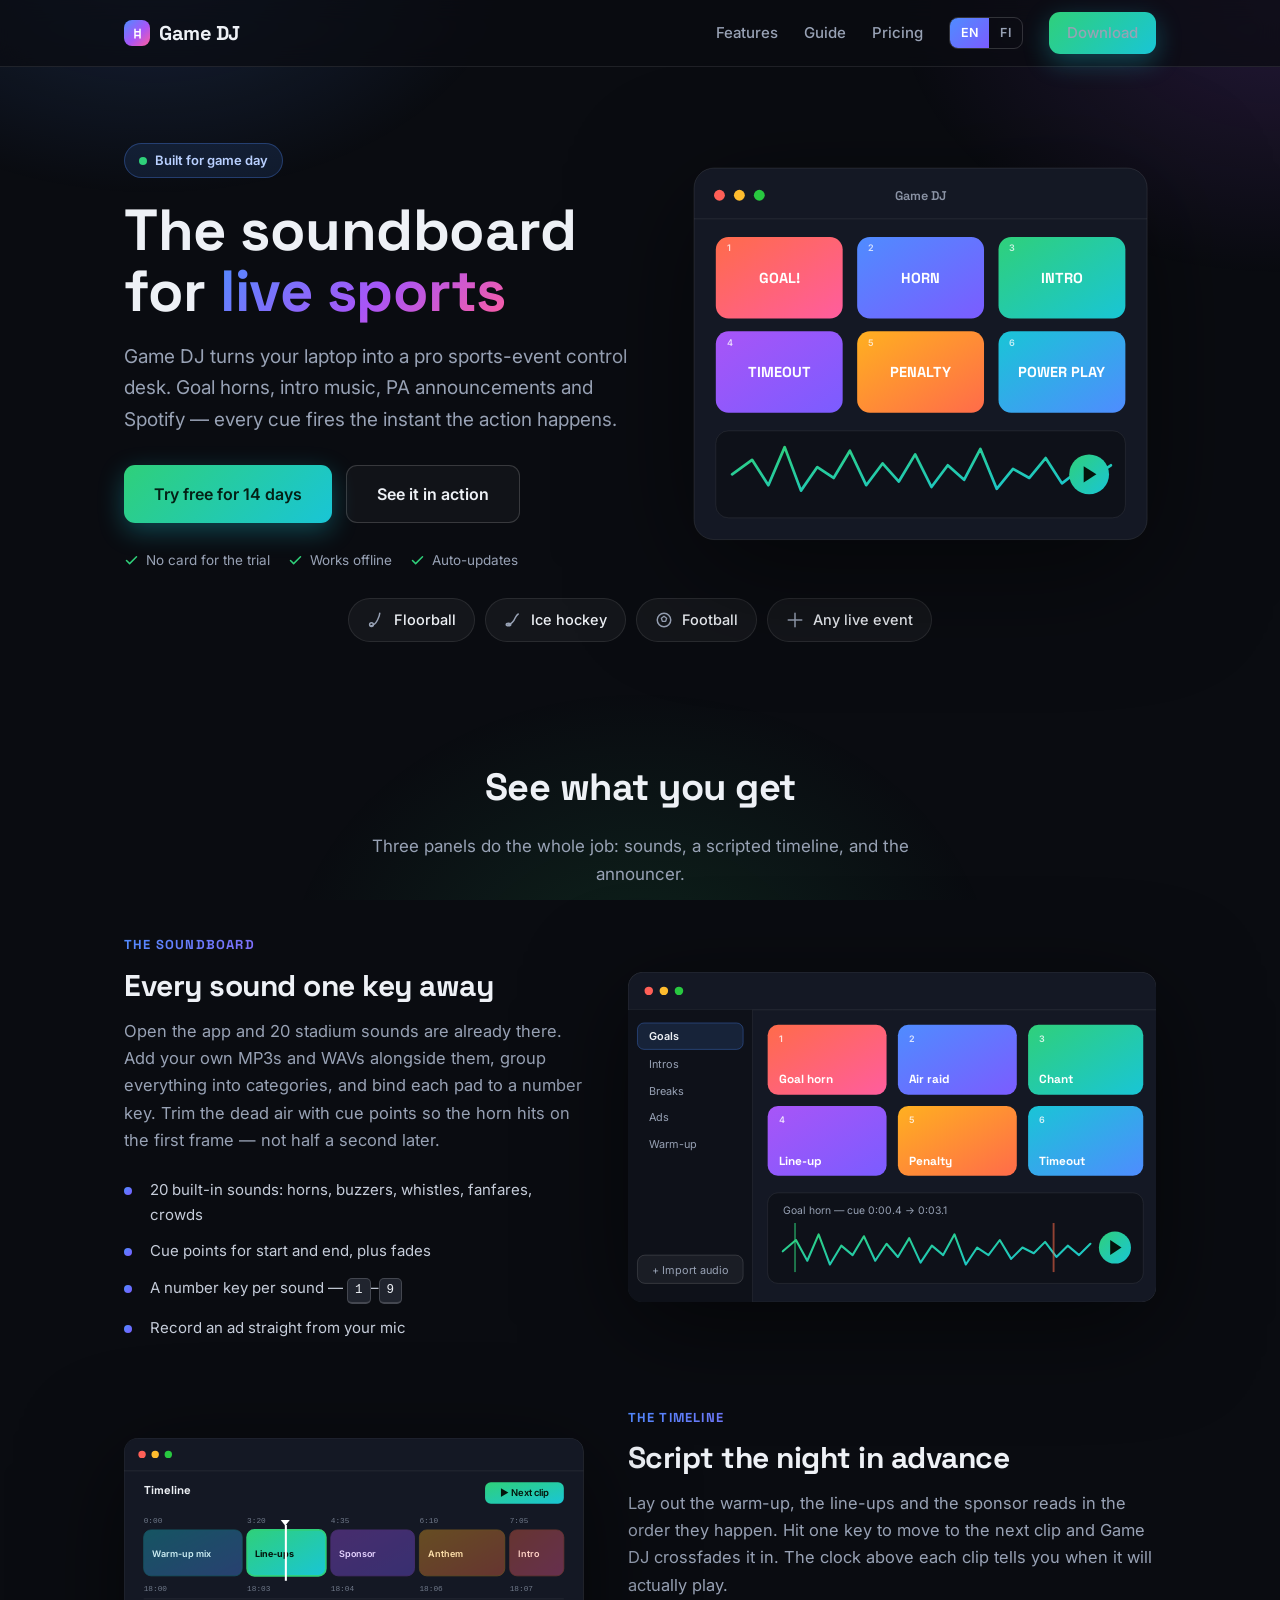
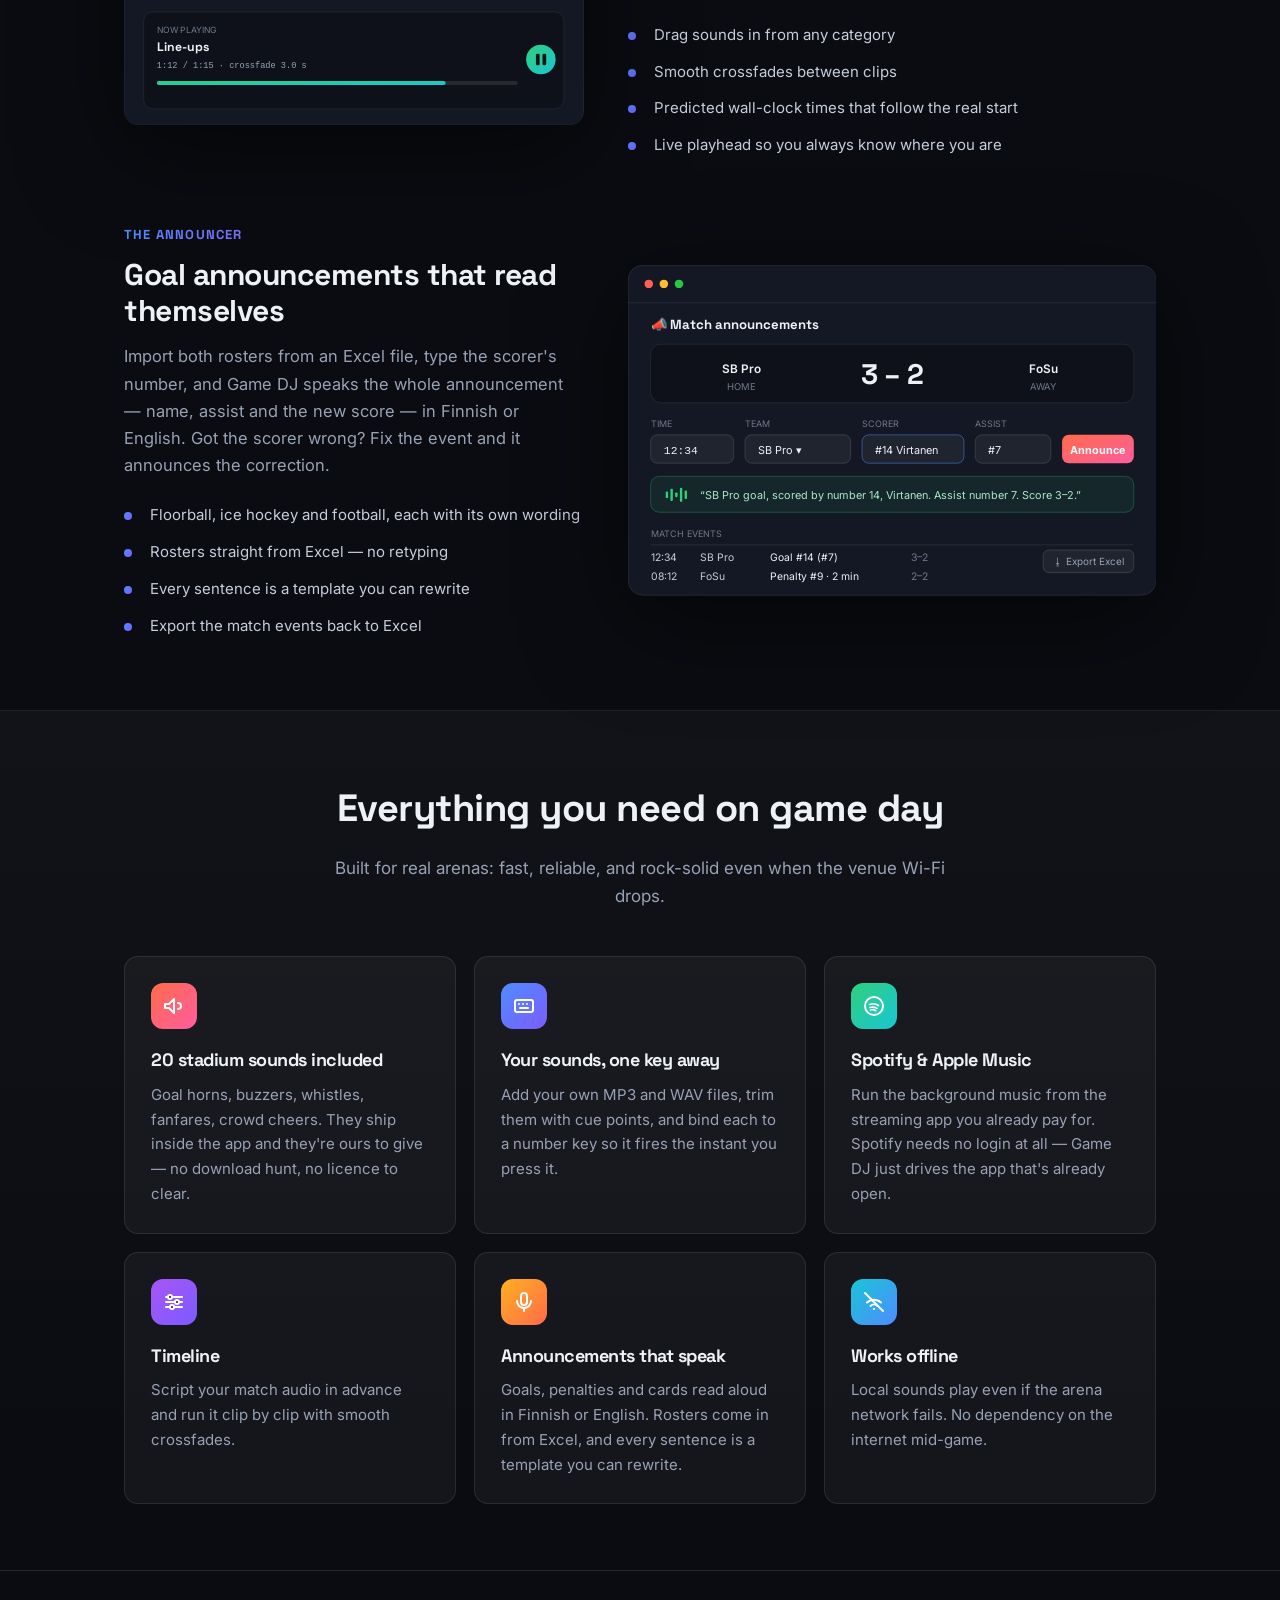
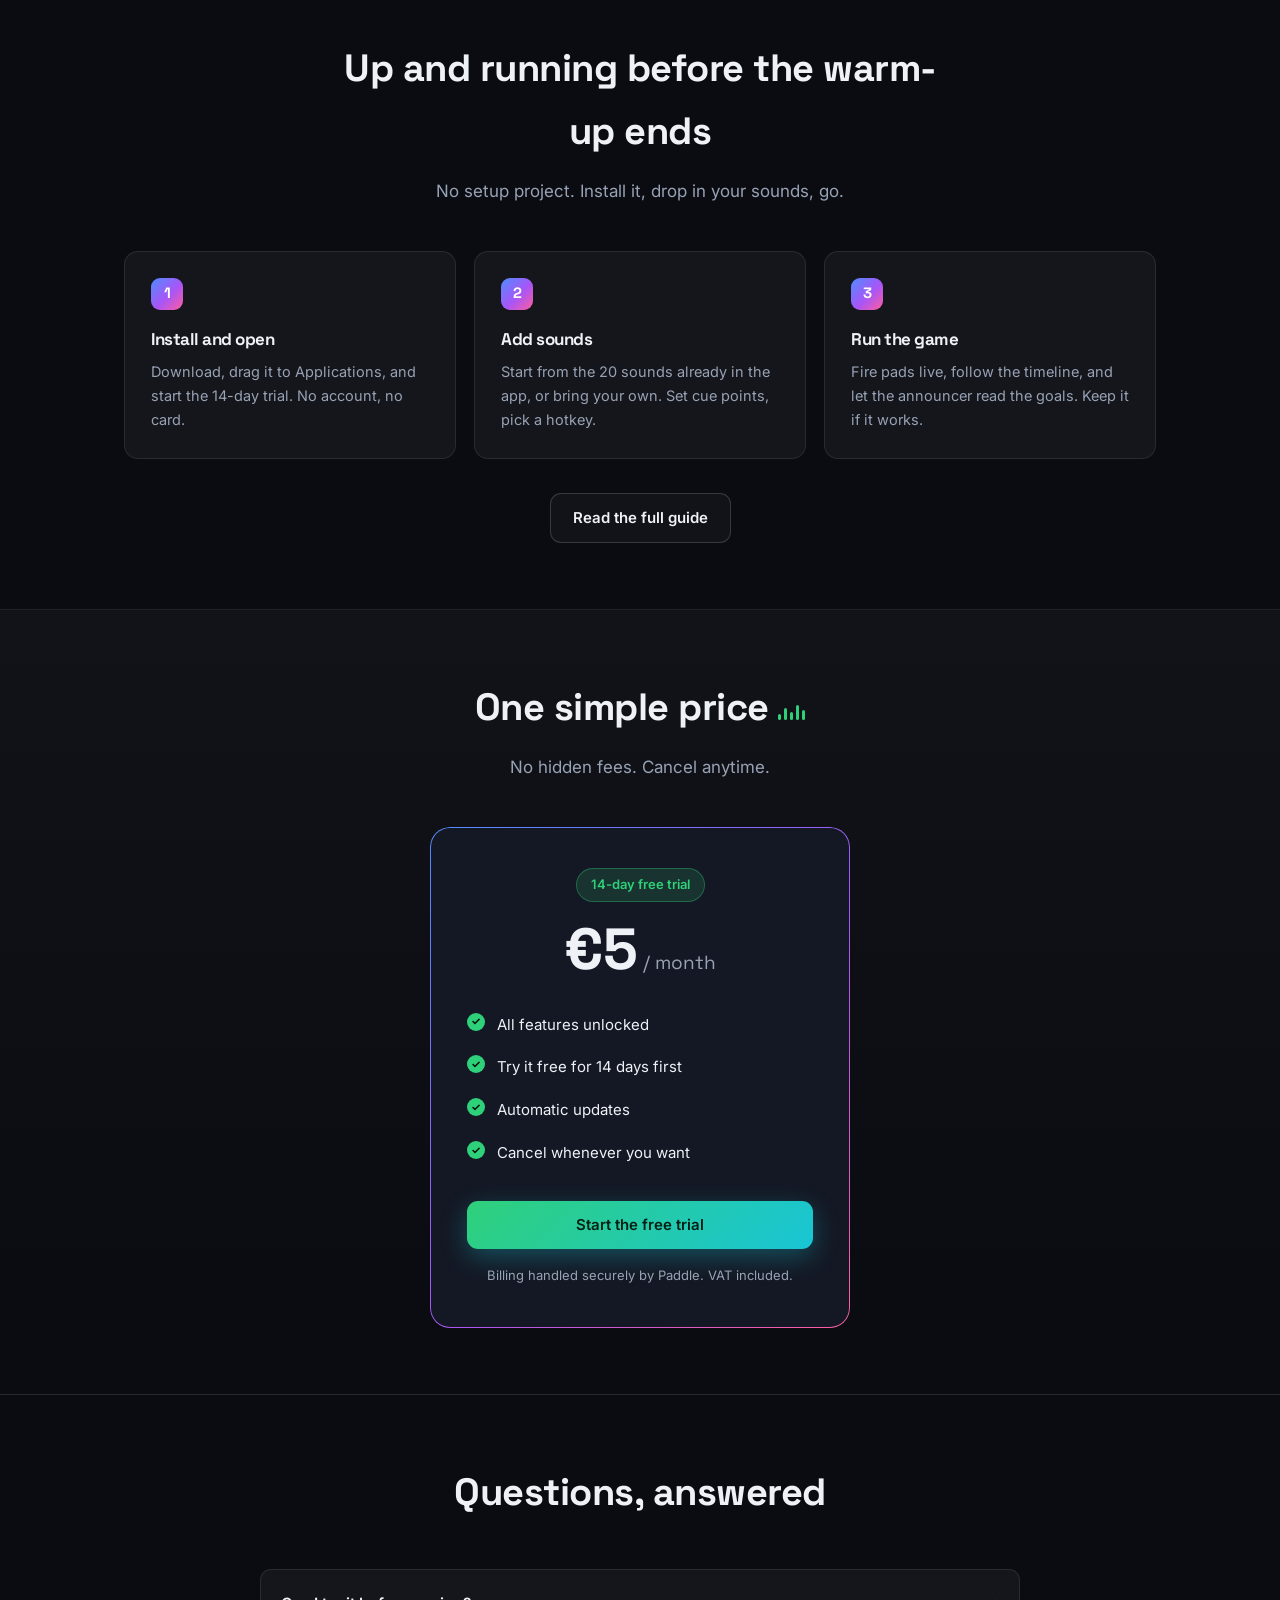
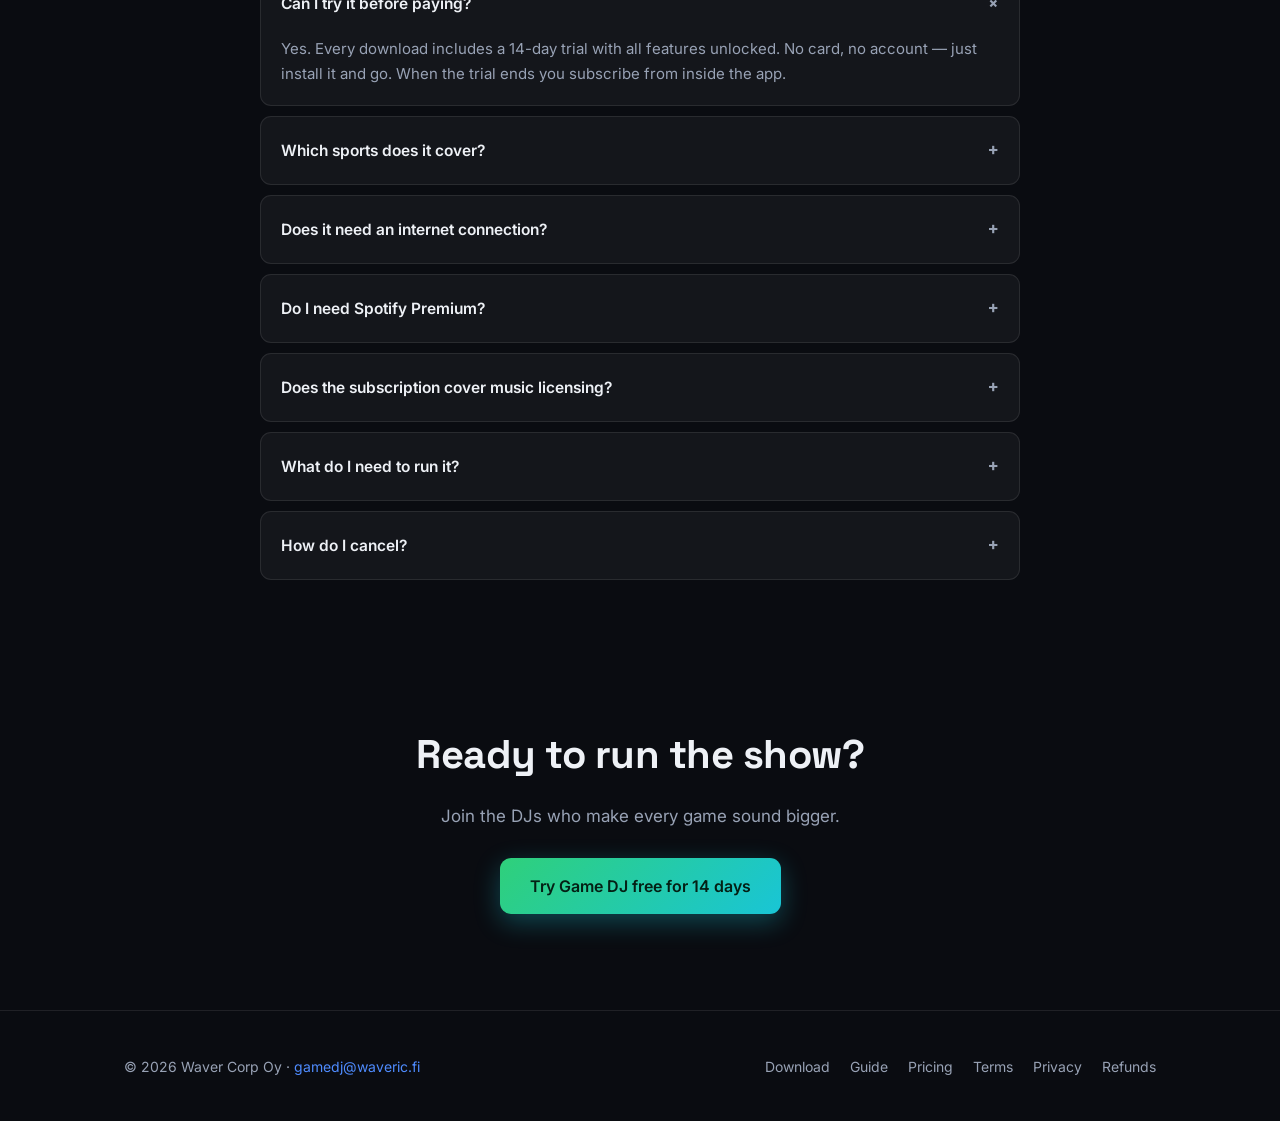
==== index.html @ c73ceaa9 "Finnish/English site, guide, downloads, richer landing page Language: English at the root, Finnish m" ====
<!DOCTYPE html>
<html lang="en">
<head>
<meta charset="UTF-8">
<meta name="viewport" content="width=device-width, initial-scale=1.0">
<title>Game DJ — The soundboard for live sports events</title>
<meta name="description" content="Game DJ is a desktop app for sports event DJs: local audio, Spotify, cue points, hotkeys, timelines and automated announcements — trigger every sound in a heartbeat. Free 14-day trial.">
<link rel="canonical" href="https://gamedj.net/index.html">
<link rel="alternate" hreflang="en" href="https://gamedj.net/index.html">
<link rel="alternate" hreflang="fi" href="https://gamedj.net/fi/index.html">
<link rel="alternate" hreflang="x-default" href="https://gamedj.net/index.html">
<script src="lang.js"></script>
<link rel="preconnect" href="https://fonts.googleapis.com">
<link rel="preconnect" href="https://fonts.gstatic.com" crossorigin>
<link href="https://fonts.googleapis.com/css2?family=Inter:wght@400;500;600&family=Space+Grotesk:wght@500;600;700&display=swap" rel="stylesheet">
<link rel="stylesheet" href="styles.css">
</head>
<body>

<header class="nav">
  <div class="wrap nav-inner">
    <a href="index.html" class="logo">
      <span class="dot"><svg viewBox="0 0 24 24" fill="none"><path d="M8 5v14M16 5v14M8 9h8M8 15h8" stroke="#fff" stroke-width="2.4" stroke-linecap="round"/></svg></span>
      Game DJ
    </a>
    <nav class="nav-links">
      <a href="index.html#tour" class="hide-sm">Features</a>
      <a href="docs.html" class="hide-sm">Guide</a>
      <a href="pricing.html">Pricing</a>
      <span class="lang-switch"><a data-lang="en" href="/index.html">EN</a><a data-lang="fi" href="/fi/index.html">FI</a></span>
      <a href="download.html" class="btn btn-primary" style="padding:9px 18px;">Download</a>
    </nav>
  </div>
</header>

<main>
  <section class="hero">
    <div class="wrap hero-grid">
      <div>
        <span class="badge-pill"><span class="pulse"></span> Built for game day</span>
        <h1>The soundboard for <span class="gradient-text">live sports</span></h1>
        <p class="lead">Game DJ turns your laptop into a pro sports-event control desk. Goal horns, intro music, PA announcements and Spotify — every cue fires the instant the action happens.</p>
        <div class="cta-row">
          <a href="download.html" class="btn btn-primary btn-lg">Try free for 14 days</a>
          <a href="index.html#tour" class="btn btn-lg">See it in action</a>
        </div>
        <div class="trust-row">
          <span><svg viewBox="0 0 24 24" fill="none"><path d="M20 6L9 17l-5-5" stroke="currentColor" stroke-width="2.4" stroke-linecap="round" stroke-linejoin="round"/></svg> No card for the trial</span>
          <span><svg viewBox="0 0 24 24" fill="none"><path d="M20 6L9 17l-5-5" stroke="currentColor" stroke-width="2.4" stroke-linecap="round" stroke-linejoin="round"/></svg> Works offline</span>
          <span><svg viewBox="0 0 24 24" fill="none"><path d="M20 6L9 17l-5-5" stroke="currentColor" stroke-width="2.4" stroke-linecap="round" stroke-linejoin="round"/></svg> Auto-updates</span>
        </div>
      </div>

      <div class="board-wrap">
        <svg viewBox="0 0 520 430" xmlns="http://www.w3.org/2000/svg" role="img" aria-label="Game DJ soundboard with pads for goal, horn, intro, timeout, penalty and power play">
          <defs>
            <linearGradient id="pBlue" x1="0" y1="0" x2="1" y2="1"><stop offset="0" stop-color="#4f8cff"/><stop offset="1" stop-color="#7b5cff"/></linearGradient>
            <linearGradient id="pGreen" x1="0" y1="0" x2="1" y2="1"><stop offset="0" stop-color="#2fd07a"/><stop offset="1" stop-color="#19c5d6"/></linearGradient>
            <linearGradient id="pCoral" x1="0" y1="0" x2="1" y2="1"><stop offset="0" stop-color="#ff6b4a"/><stop offset="1" stop-color="#ff5d9e"/></linearGradient>
            <linearGradient id="pPurple" x1="0" y1="0" x2="1" y2="1"><stop offset="0" stop-color="#a855f7"/><stop offset="1" stop-color="#7b5cff"/></linearGradient>
            <linearGradient id="pAmber" x1="0" y1="0" x2="1" y2="1"><stop offset="0" stop-color="#ffb020"/><stop offset="1" stop-color="#ff6b4a"/></linearGradient>
            <linearGradient id="pTeal" x1="0" y1="0" x2="1" y2="1"><stop offset="0" stop-color="#19c5d6"/><stop offset="1" stop-color="#4f8cff"/></linearGradient>
          </defs>
          <rect x="10" y="10" width="500" height="410" rx="22" fill="#141824" stroke="rgba(255,255,255,0.1)"/>
          <circle cx="38" cy="40" r="6" fill="#ff5f57"/><circle cx="60" cy="40" r="6" fill="#febc2e"/><circle cx="82" cy="40" r="6" fill="#28c840"/>
          <text x="260" y="45" text-anchor="middle" fill="#8b93a5" font-family="Space Grotesk, sans-serif" font-size="14" font-weight="600">Game DJ</text>
          <line x1="10" y1="66" x2="510" y2="66" stroke="rgba(255,255,255,0.08)"/>

          <g font-family="Space Grotesk, sans-serif" font-weight="700" font-size="16" fill="#ffffff" text-anchor="middle">
            <rect x="34" y="86" width="140" height="90" rx="14" fill="url(#pCoral)"/><text x="104" y="137">GOAL!</text>
            <rect x="190" y="86" width="140" height="90" rx="14" fill="url(#pBlue)"/><text x="260" y="137">HORN</text>
            <rect x="346" y="86" width="140" height="90" rx="14" fill="url(#pGreen)"/><text x="416" y="137">INTRO</text>
            <rect x="34" y="190" width="140" height="90" rx="14" fill="url(#pPurple)"/><text x="104" y="241">TIMEOUT</text>
            <rect x="190" y="190" width="140" height="90" rx="14" fill="url(#pAmber)"/><text x="260" y="241">PENALTY</text>
            <rect x="346" y="190" width="140" height="90" rx="14" fill="url(#pTeal)"/><text x="416" y="241">POWER PLAY</text>
          </g>
          <g font-family="Inter, sans-serif" font-size="10" font-weight="600" fill="rgba(255,255,255,0.75)">
            <text x="46" y="102">1</text><text x="202" y="102">2</text><text x="358" y="102">3</text>
            <text x="46" y="206">4</text><text x="202" y="206">5</text><text x="358" y="206">6</text>
          </g>

          <rect x="34" y="300" width="452" height="96" rx="14" fill="#0e1119" stroke="rgba(255,255,255,0.08)"/>
          <polyline points="52,348 74,332 92,360 110,318 128,366 146,340 164,352 182,322 200,360 218,336 236,356 254,326 272,362 290,338 308,354 326,320 344,364 362,342 380,352 398,330 416,358 434,344 452,350 470,338"
            fill="none" stroke="url(#pGreen)" stroke-width="3" stroke-linecap="round" stroke-linejoin="round"/>
          <circle cx="446" cy="348" r="22" fill="url(#pGreen)"/>
          <path d="M440 339l14 9-14 9z" fill="#04140b"/>
        </svg>
      </div>
    </div>

    <div class="wrap">
      <div class="sports-strip">
        <span class="sport-chip"><svg viewBox="0 0 24 24" fill="none"><path d="M5 20c4-1 7-4 9-8s3-7 3-9" stroke="currentColor" stroke-width="2" stroke-linecap="round"/><circle cx="6" cy="18" r="2.5" stroke="currentColor" stroke-width="2"/></svg> Floorball</span>
        <span class="sport-chip"><svg viewBox="0 0 24 24" fill="none"><path d="M4 19c5-1 9-5 11-10 1-2 2-4 4-5" stroke="currentColor" stroke-width="2" stroke-linecap="round"/><ellipse cx="6" cy="18" rx="3" ry="1.8" stroke="currentColor" stroke-width="2"/></svg> Ice hockey</span>
        <span class="sport-chip"><svg viewBox="0 0 24 24" fill="none"><circle cx="12" cy="12" r="9" stroke="currentColor" stroke-width="2"/><path d="M12 7l3.5 2.6-1.3 4.2h-4.4L8.5 9.6z" stroke="currentColor" stroke-width="1.8" stroke-linejoin="round"/></svg> Football</span>
        <span class="sport-chip"><svg viewBox="0 0 24 24" fill="none"><path d="M12 3v18M3 12h18" stroke="currentColor" stroke-width="2" stroke-linecap="round"/></svg> Any live event</span>
      </div>
    </div>
  </section>

  <section id="tour">
    <div class="wrap">
      <div class="section-head">
        <h2>See what you get</h2>
        <p>Three panels do the whole job: sounds, a scripted timeline, and the announcer.</p>
      </div>

      <div class="shots">
        <div class="shot">
          <div class="shot-text">
            <div class="shot-eyebrow gradient-text">The soundboard</div>
            <h3>Every sound one key away</h3>
            <p>Open the app and 20 stadium sounds are already there. Add your own MP3s and WAVs alongside them, group everything into categories, and bind each pad to a number key. Trim the dead air with cue points so the horn hits on the first frame — not half a second later.</p>
            <ul>
              <li>20 built-in sounds: horns, buzzers, whistles, fanfares, crowds</li>
              <li>Cue points for start and end, plus fades</li>
              <li>A number key per sound — <span class="kbd">1</span>–<span class="kbd">9</span></li>
              <li>Record an ad straight from your mic</li>
            </ul>
          </div>
          <div class="shot-img">
            <svg viewBox="0 0 560 350" xmlns="http://www.w3.org/2000/svg" role="img" aria-label="The Game DJ soundboard: categories on the left, colour-coded sound pads with hotkeys on the right">
              <rect x="0" y="0" width="560" height="350" rx="16" fill="#141824" stroke="rgba(255,255,255,0.1)"/>
              <circle cx="22" cy="20" r="4.5" fill="#ff5f57"/><circle cx="38" cy="20" r="4.5" fill="#febc2e"/><circle cx="54" cy="20" r="4.5" fill="#28c840"/>
              <line x1="0" y1="40" x2="560" y2="40" stroke="rgba(255,255,255,0.08)"/>
              <!-- sidebar -->
              <rect x="0" y="40" width="132" height="310" fill="#0e1119"/>
              <line x1="132" y1="40" x2="132" y2="350" stroke="rgba(255,255,255,0.08)"/>
              <g font-family="Inter, sans-serif" font-size="11.5" fill="#98a2b5">
                <rect x="10" y="54" width="112" height="28" rx="7" fill="rgba(79,140,255,0.14)" stroke="rgba(79,140,255,0.35)"/>
                <text x="22" y="72" fill="#eef1f6" font-weight="600">Goals</text>
                <text x="22" y="102">Intros</text>
                <text x="22" y="130">Breaks</text>
                <text x="22" y="158">Ads</text>
                <text x="22" y="186">Warm-up</text>
              </g>
              <rect x="10" y="300" width="112" height="30" rx="8" fill="rgba(255,255,255,0.05)" stroke="rgba(255,255,255,0.14)"/>
              <text x="66" y="320" text-anchor="middle" font-family="Inter, sans-serif" font-size="11.5" fill="#98a2b5">+ Import audio</text>
              <!-- pads -->
              <g font-family="Space Grotesk, sans-serif" font-weight="700" font-size="12.5" fill="#fff">
                <rect x="148" y="56" width="126" height="74" rx="11" fill="url(#pCoral)"/><text x="160" y="118">Goal horn</text>
                <rect x="286" y="56" width="126" height="74" rx="11" fill="url(#pBlue)"/><text x="298" y="118">Air raid</text>
                <rect x="424" y="56" width="122" height="74" rx="11" fill="url(#pGreen)"/><text x="436" y="118">Chant</text>
                <rect x="148" y="142" width="126" height="74" rx="11" fill="url(#pPurple)"/><text x="160" y="204">Line-up</text>
                <rect x="286" y="142" width="126" height="74" rx="11" fill="url(#pAmber)"/><text x="298" y="204">Penalty</text>
                <rect x="424" y="142" width="122" height="74" rx="11" fill="url(#pTeal)"/><text x="436" y="204">Timeout</text>
              </g>
              <g font-family="Inter, sans-serif" font-size="9.5" font-weight="600" fill="rgba(255,255,255,0.8)">
                <text x="160" y="74">1</text><text x="298" y="74">2</text><text x="436" y="74">3</text>
                <text x="160" y="160">4</text><text x="298" y="160">5</text><text x="436" y="160">6</text>
              </g>
              <!-- transport -->
              <rect x="148" y="234" width="398" height="96" rx="11" fill="#0e1119" stroke="rgba(255,255,255,0.08)"/>
              <text x="164" y="256" font-family="Inter, sans-serif" font-size="11" fill="#98a2b5">Goal horn — cue 0:00.4 → 0:03.1</text>
              <polyline points="164,296 178,284 190,306 202,278 214,310 226,290 238,300 250,280 262,306 274,288 286,302 298,282 310,308 322,290 334,300 346,278 358,310 370,292 382,300 394,284 406,304 418,292 430,298 442,286 454,302 466,290 478,300 490,288"
                fill="none" stroke="url(#pGreen)" stroke-width="2.2" stroke-linecap="round" stroke-linejoin="round"/>
              <rect x="176" y="266" width="2" height="52" fill="#2fd07a" opacity="0.55"/>
              <rect x="450" y="266" width="2" height="52" fill="#ff6b4a" opacity="0.55"/>
              <circle cx="516" cy="292" r="17" fill="url(#pGreen)"/>
              <path d="M511 284l12 8-12 8z" fill="#04140b"/>
            </svg>
          </div>
        </div>

        <div class="shot">
          <div class="shot-text">
            <div class="shot-eyebrow gradient-text">The timeline</div>
            <h3>Script the night in advance</h3>
            <p>Lay out the warm-up, the line-ups and the sponsor reads in the order they happen. Hit one key to move to the next clip and Game DJ crossfades it in. The clock above each clip tells you when it will actually play.</p>
            <ul>
              <li>Drag sounds in from any category</li>
              <li>Smooth crossfades between clips</li>
              <li>Predicted wall-clock times that follow the real start</li>
              <li>Live playhead so you always know where you are</li>
            </ul>
          </div>
          <div class="shot-img">
            <svg viewBox="0 0 560 350" xmlns="http://www.w3.org/2000/svg" role="img" aria-label="The Game DJ timeline: audio clips laid end to end with predicted clock times and a live playhead">
              <rect x="0" y="0" width="560" height="350" rx="16" fill="#141824" stroke="rgba(255,255,255,0.1)"/>
              <circle cx="22" cy="20" r="4.5" fill="#ff5f57"/><circle cx="38" cy="20" r="4.5" fill="#febc2e"/><circle cx="54" cy="20" r="4.5" fill="#28c840"/>
              <line x1="0" y1="40" x2="560" y2="40" stroke="rgba(255,255,255,0.08)"/>
              <text x="24" y="68" font-family="Space Grotesk, sans-serif" font-size="14" font-weight="700" fill="#eef1f6">Timeline</text>
              <rect x="440" y="54" width="96" height="26" rx="7" fill="url(#pGreen)"/>
              <text x="488" y="71" text-anchor="middle" font-family="Inter, sans-serif" font-size="11.5" font-weight="600" fill="#04140b">▶ Next clip</text>

              <!-- relative times -->
              <g font-family="ui-monospace, Menlo, monospace" font-size="9.5" fill="#6f7889">
                <text x="24" y="104">0:00</text><text x="150" y="104">3:20</text><text x="252" y="104">4:35</text><text x="360" y="104">6:10</text><text x="470" y="104">7:05</text>
              </g>
              <!-- clips -->
              <rect x="24" y="112" width="120" height="56" rx="9" fill="url(#pTeal)" opacity="0.35" stroke="#19c5d6"/>
              <text x="34" y="145" font-family="Inter, sans-serif" font-size="11" font-weight="600" fill="#cdeef3">Warm-up mix</text>
              <rect x="150" y="112" width="96" height="56" rx="9" fill="url(#pGreen)" stroke="#2fd07a" stroke-width="2"/>
              <text x="160" y="145" font-family="Inter, sans-serif" font-size="11" font-weight="700" fill="#04140b">Line-ups</text>
              <rect x="252" y="112" width="102" height="56" rx="9" fill="url(#pPurple)" opacity="0.35" stroke="#a855f7"/>
              <text x="262" y="145" font-family="Inter, sans-serif" font-size="11" font-weight="600" fill="#e5d3ff">Sponsor</text>
              <rect x="360" y="112" width="104" height="56" rx="9" fill="url(#pAmber)" opacity="0.35" stroke="#ffb020"/>
              <text x="370" y="145" font-family="Inter, sans-serif" font-size="11" font-weight="600" fill="#ffe1ac">Anthem</text>
              <rect x="470" y="112" width="66" height="56" rx="9" fill="url(#pCoral)" opacity="0.35" stroke="#ff6b4a"/>
              <text x="480" y="145" font-family="Inter, sans-serif" font-size="11" font-weight="600" fill="#ffd2c6">Intro</text>
              <!-- playhead -->
              <rect x="196" y="106" width="2.5" height="68" fill="#fff"/>
              <path d="M191 100h11l-5.5 7z" fill="#fff"/>
              <!-- clock row -->
              <g font-family="ui-monospace, Menlo, monospace" font-size="9.5" fill="#6f7889">
                <text x="24" y="186">18:00</text><text x="150" y="186">18:03</text><text x="252" y="186">18:04</text><text x="360" y="186">18:06</text><text x="470" y="186">18:07</text>
              </g>
              <line x1="24" y1="196" x2="536" y2="196" stroke="rgba(255,255,255,0.08)"/>

              <!-- now playing -->
              <rect x="24" y="212" width="512" height="118" rx="11" fill="#0e1119" stroke="rgba(255,255,255,0.08)"/>
              <text x="40" y="238" font-family="Inter, sans-serif" font-size="10.5" fill="#6f7889">NOW PLAYING</text>
              <text x="40" y="260" font-family="Space Grotesk, sans-serif" font-size="15" font-weight="700" fill="#eef1f6">Line-ups</text>
              <text x="40" y="280" font-family="ui-monospace, Menlo, monospace" font-size="10.5" fill="#98a2b5">1:12 / 1:15  ·  crossfade 3.0 s</text>
              <rect x="40" y="296" width="440" height="5" rx="2.5" fill="rgba(255,255,255,0.1)"/>
              <rect x="40" y="296" width="352" height="5" rx="2.5" fill="url(#pGreen)"/>
              <circle cx="508" cy="270" r="18" fill="url(#pGreen)"/>
              <rect x="502" y="263" width="4.5" height="14" rx="1.5" fill="#04140b"/>
              <rect x="510" y="263" width="4.5" height="14" rx="1.5" fill="#04140b"/>
            </svg>
          </div>
        </div>

        <div class="shot">
          <div class="shot-text">
            <div class="shot-eyebrow gradient-text">The announcer</div>
            <h3>Goal announcements that read themselves</h3>
            <p>Import both rosters from an Excel file, type the scorer's number, and Game DJ speaks the whole announcement — name, assist and the new score — in Finnish or English. Got the scorer wrong? Fix the event and it announces the correction.</p>
            <ul>
              <li>Floorball, ice hockey and football, each with its own wording</li>
              <li>Rosters straight from Excel — no retyping</li>
              <li>Every sentence is a template you can rewrite</li>
              <li>Export the match events back to Excel</li>
            </ul>
          </div>
          <div class="shot-img">
            <svg viewBox="0 0 560 350" xmlns="http://www.w3.org/2000/svg" role="img" aria-label="The Game DJ announcement panel: score, goal entry form, announce button and the event log">
              <rect x="0" y="0" width="560" height="350" rx="16" fill="#141824" stroke="rgba(255,255,255,0.1)"/>
              <circle cx="22" cy="20" r="4.5" fill="#ff5f57"/><circle cx="38" cy="20" r="4.5" fill="#febc2e"/><circle cx="54" cy="20" r="4.5" fill="#28c840"/>
              <line x1="0" y1="40" x2="560" y2="40" stroke="rgba(255,255,255,0.08)"/>
              <text x="24" y="68" font-family="Space Grotesk, sans-serif" font-size="14" font-weight="700" fill="#eef1f6">📣 Match announcements</text>

              <!-- scoreboard -->
              <rect x="24" y="84" width="512" height="62" rx="11" fill="#0e1119" stroke="rgba(255,255,255,0.08)"/>
              <text x="120" y="114" text-anchor="middle" font-family="Inter, sans-serif" font-size="12.5" font-weight="600" fill="#eef1f6">SB Pro</text>
              <text x="120" y="132" text-anchor="middle" font-family="Inter, sans-serif" font-size="10" fill="#6f7889">HOME</text>
              <text x="280" y="126" text-anchor="middle" font-family="Space Grotesk, sans-serif" font-size="30" font-weight="700" fill="#eef1f6">3 – 2</text>
              <text x="440" y="114" text-anchor="middle" font-family="Inter, sans-serif" font-size="12.5" font-weight="600" fill="#eef1f6">FoSu</text>
              <text x="440" y="132" text-anchor="middle" font-family="Inter, sans-serif" font-size="10" fill="#6f7889">AWAY</text>

              <!-- form -->
              <g font-family="Inter, sans-serif" font-size="9.5" fill="#6f7889">
                <text x="24" y="172">TIME</text><text x="124" y="172">TEAM</text><text x="248" y="172">SCORER</text><text x="368" y="172">ASSIST</text>
              </g>
              <rect x="24" y="180" width="88" height="30" rx="7" fill="#20242e" stroke="rgba(255,255,255,0.14)"/>
              <text x="38" y="200" font-family="ui-monospace, Menlo, monospace" font-size="12" fill="#eef1f6">12:34</text>
              <rect x="124" y="180" width="112" height="30" rx="7" fill="#20242e" stroke="rgba(255,255,255,0.14)"/>
              <text x="138" y="200" font-family="Inter, sans-serif" font-size="11.5" fill="#eef1f6">SB Pro ▾</text>
              <rect x="248" y="180" width="108" height="30" rx="7" fill="#20242e" stroke="rgba(79,140,255,0.5)"/>
              <text x="262" y="200" font-family="Inter, sans-serif" font-size="11.5" fill="#eef1f6">#14 Virtanen</text>
              <rect x="368" y="180" width="80" height="30" rx="7" fill="#20242e" stroke="rgba(255,255,255,0.14)"/>
              <text x="382" y="200" font-family="Inter, sans-serif" font-size="11.5" fill="#eef1f6">#7</text>
              <rect x="460" y="180" width="76" height="30" rx="7" fill="url(#pCoral)"/>
              <text x="498" y="200" text-anchor="middle" font-family="Inter, sans-serif" font-size="11.5" font-weight="700" fill="#fff">Announce</text>

              <!-- spoken preview -->
              <rect x="24" y="224" width="512" height="38" rx="9" fill="rgba(47,208,122,0.08)" stroke="rgba(47,208,122,0.3)"/>
              <g transform="translate(40, 236)">
                <rect x="0" y="4" width="2.5" height="7" rx="1" fill="#2fd07a"/><rect x="5" y="1" width="2.5" height="13" rx="1" fill="#2fd07a"/>
                <rect x="10" y="5" width="2.5" height="5" rx="1" fill="#2fd07a"/><rect x="15" y="0" width="2.5" height="15" rx="1" fill="#2fd07a"/>
                <rect x="20" y="3" width="2.5" height="9" rx="1" fill="#2fd07a"/>
              </g>
              <text x="76" y="248" font-family="Inter, sans-serif" font-size="11.5" fill="#a9e9c6">“SB Pro goal, scored by number 14, Virtanen. Assist number 7. Score 3–2.”</text>

              <!-- event log -->
              <text x="24" y="288" font-family="Inter, sans-serif" font-size="9.5" fill="#6f7889">MATCH EVENTS</text>
              <rect x="24" y="296" width="512" height="1" fill="rgba(255,255,255,0.08)"/>
              <g font-family="Inter, sans-serif" font-size="11" fill="#c6cdda">
                <text x="24" y="314">12:34</text><text x="76" y="314">SB Pro</text><text x="150" y="314" fill="#eef1f6">Goal #14 (#7)</text><text x="300" y="314" fill="#6f7889">3–2</text>
                <text x="24" y="334">08:12</text><text x="76" y="334">FoSu</text><text x="150" y="334" fill="#eef1f6">Penalty #9 · 2 min</text><text x="300" y="334" fill="#6f7889">2–2</text>
              </g>
              <rect x="440" y="302" width="96" height="24" rx="6" fill="rgba(255,255,255,0.05)" stroke="rgba(255,255,255,0.14)"/>
              <text x="488" y="318" text-anchor="middle" font-family="Inter, sans-serif" font-size="10.5" fill="#98a2b5">⭳ Export Excel</text>
            </svg>
          </div>
        </div>
      </div>
    </div>
  </section>

  <section id="features" class="band">
    <div class="wrap">
      <div class="section-head">
        <h2>Everything you need on game day</h2>
        <p>Built for real arenas: fast, reliable, and rock-solid even when the venue Wi-Fi drops.</p>
      </div>
      <div class="features">
        <div class="feature">
          <div class="ico coral"><svg viewBox="0 0 24 24" fill="none"><path d="M3 10v4h4l5 5V5L7 10H3z" stroke="currentColor" stroke-width="2" stroke-linejoin="round"/><path d="M16 9a3 3 0 010 6" stroke="currentColor" stroke-width="2" stroke-linecap="round"/></svg></div>
          <h3>20 stadium sounds included</h3>
          <p>Goal horns, buzzers, whistles, fanfares, crowd cheers. They ship inside the app and they're ours to give — no download hunt, no licence to clear.</p>
        </div>
        <div class="feature">
          <div class="ico blue"><svg viewBox="0 0 24 24" fill="none"><rect x="3" y="6" width="18" height="12" rx="2" stroke="currentColor" stroke-width="2"/><path d="M7 10h.01M11 10h.01M15 10h.01M8 14h8" stroke="currentColor" stroke-width="2" stroke-linecap="round"/></svg></div>
          <h3>Your sounds, one key away</h3>
          <p>Add your own MP3 and WAV files, trim them with cue points, and bind each to a number key so it fires the instant you press it.</p>
        </div>
        <div class="feature">
          <div class="ico green"><svg viewBox="0 0 24 24" fill="none"><circle cx="12" cy="12" r="9" stroke="currentColor" stroke-width="2"/><path d="M7.5 10.5c3-1 6.5-.6 9 1M8 13.5c2.4-.7 5-.4 7 .9M8.5 16c1.8-.5 3.7-.3 5.2.7" stroke="currentColor" stroke-width="1.7" stroke-linecap="round"/></svg></div>
          <h3>Spotify &amp; Apple Music</h3>
          <p>Run the background music from the streaming app you already pay for. Spotify needs no login at all — Game DJ just drives the app that's already open.</p>
        </div>
        <div class="feature">
          <div class="ico purple"><svg viewBox="0 0 24 24" fill="none"><path d="M4 7h16M4 12h16M4 17h16" stroke="currentColor" stroke-width="2" stroke-linecap="round"/><circle cx="8" cy="7" r="2" fill="#141824" stroke="currentColor" stroke-width="2"/><circle cx="15" cy="12" r="2" fill="#141824" stroke="currentColor" stroke-width="2"/><circle cx="10" cy="17" r="2" fill="#141824" stroke="currentColor" stroke-width="2"/></svg></div>
          <h3>Timeline</h3>
          <p>Script your match audio in advance and run it clip by clip with smooth crossfades.</p>
        </div>
        <div class="feature">
          <div class="ico amber"><svg viewBox="0 0 24 24" fill="none"><rect x="9" y="3" width="6" height="12" rx="3" stroke="currentColor" stroke-width="2"/><path d="M5 11a7 7 0 0014 0M12 18v3" stroke="currentColor" stroke-width="2" stroke-linecap="round"/></svg></div>
          <h3>Announcements that speak</h3>
          <p>Goals, penalties and cards read aloud in Finnish or English. Rosters come in from Excel, and every sentence is a template you can rewrite.</p>
        </div>
        <div class="feature">
          <div class="ico teal"><svg viewBox="0 0 24 24" fill="none"><path d="M5 12.5a10 10 0 0114 0M8.5 16a5 5 0 017 0M12 19h.01" stroke="currentColor" stroke-width="2" stroke-linecap="round"/><path d="M3 3l18 18" stroke="currentColor" stroke-width="2" stroke-linecap="round"/></svg></div>
          <h3>Works offline</h3>
          <p>Local sounds play even if the arena network fails. No dependency on the internet mid-game.</p>
        </div>
      </div>
    </div>
  </section>

  <section>
    <div class="wrap">
      <div class="section-head">
        <h2>Up and running before the warm-up ends</h2>
        <p>No setup project. Install it, drop in your sounds, go.</p>
      </div>
      <div class="steps">
        <div class="step">
          <h3>Install and open</h3>
          <p>Download, drag it to Applications, and start the 14-day trial. No account, no card.</p>
        </div>
        <div class="step">
          <h3>Add sounds</h3>
          <p>Start from the 20 sounds already in the app, or bring your own. Set cue points, pick a hotkey.</p>
        </div>
        <div class="step">
          <h3>Run the game</h3>
          <p>Fire pads live, follow the timeline, and let the announcer read the goals. Keep it if it works.</p>
        </div>
      </div>
      <p style="text-align:center; margin-top:34px;">
        <a href="docs.html" class="btn">Read the full guide</a>
      </p>
    </div>
  </section>

  <section class="band">
    <div class="wrap">
      <div class="section-head">
        <h2>One simple price <span class="eq"><i></i><i></i><i></i><i></i><i></i></span></h2>
        <p>No hidden fees. Cancel anytime.</p>
      </div>
      <div class="price-card">
        <div class="price-badge">14-day free trial</div>
        <div class="amount">€5<small> / month</small></div>
        <ul>
          <li>All features unlocked</li>
          <li>Try it free for 14 days first</li>
          <li>Automatic updates</li>
          <li>Cancel whenever you want</li>
        </ul>
        <a href="download.html" class="btn btn-primary" style="width:100%; justify-content:center;">Start the free trial</a>
        <p class="price-note">Billing handled securely by Paddle. VAT included.</p>
      </div>
    </div>
  </section>

  <section>
    <div class="wrap">
      <div class="section-head">
        <h2>Questions, answered</h2>
      </div>
      <div class="faq">
        <details open>
          <summary>Can I try it before paying?</summary>
          <div class="faq-a">Yes. Every download includes a 14-day trial with all features unlocked. No card, no account — just install it and go. When the trial ends you subscribe from inside the app.</div>
        </details>
        <details>
          <summary>Which sports does it cover?</summary>
          <div class="faq-a">Floorball, ice hockey and football each have their own event types and announcement wording. The soundboard and timeline are sport-agnostic, so plenty of people use Game DJ for events that aren't in that list at all.</div>
        </details>
        <details>
          <summary>Does it need an internet connection?</summary>
          <div class="faq-a">Not for the part that matters. Local sounds, cue points, hotkeys and the timeline all run entirely on your machine, so a dead arena Wi-Fi can't take your goal horn down. Spotify and generating new spoken announcements do need a connection — announcements you generated earlier are saved as normal audio files and keep working offline.</div>
        </details>
        <details>
          <summary>Do I need Spotify Premium?</summary>
          <div class="faq-a">Only if you want the Spotify feature — everything else works without it. There's nothing to set up: Game DJ drives the Spotify app already open on your machine, with no login and no developer keys. Spotify itself only allows that remote control on Premium accounts. On a Mac you also get Apple Music the same way, if you have a subscription.</div>
        </details>
        <details>
          <summary>Does the subscription cover music licensing?</summary>
          <div class="faq-a">No — and no software can. Public performance of music at an event needs the appropriate licences (in Finland, Teosto and Gramex). That stays the organiser's responsibility. Game DJ plays the audio; it doesn't grant rights to it.</div>
        </details>
        <details>
          <summary>What do I need to run it?</summary>
          <div class="faq-a">A Mac with Apple Silicon (M1 or newer) running macOS 11 or later. A Windows version is in the works. See the <a href="download.html">download page</a> for the current state.</div>
        </details>
        <details>
          <summary>How do I cancel?</summary>
          <div class="faq-a">Any time, from the receipt email Paddle sent you or by emailing <a href="mailto:gamedj@waveric.fi">gamedj@waveric.fi</a>. You keep access until the end of the period you already paid for. There's also a 14-day money-back guarantee on your first payment.</div>
        </details>
      </div>
    </div>
  </section>

  <section class="cta-final">
    <div class="wrap">
      <h2>Ready to run the show?</h2>
      <p>Join the DJs who make every game sound bigger.</p>
      <a href="download.html" class="btn btn-primary btn-lg">Try Game DJ free for 14 days</a>
    </div>
  </section>
</main>

<footer class="site">
  <div class="wrap footer-inner">
    <div>© 2026 Waver Corp Oy · <a href="mailto:gamedj@waveric.fi">gamedj@waveric.fi</a></div>
    <div class="footer-links">
      <a href="download.html">Download</a>
      <a href="docs.html">Guide</a>
      <a href="pricing.html">Pricing</a>
      <a href="terms.html">Terms</a>
      <a href="privacy.html">Privacy</a>
      <a href="refund.html">Refunds</a>
    </div>
  </div>
</footer>

</body>
</html>
---- styles.css ----
:root {
  --bg: #0a0c11;
  --bg-2: #0e1119;
  --surface: rgba(255,255,255,0.045);
  --surface-solid: #141824;
  --border: rgba(255,255,255,0.09);
  --border-strong: rgba(255,255,255,0.16);
  --text: #eef1f6;
  --muted: #98a2b5;
  --blue: #4f8cff;
  --purple: #a855f7;
  --green: #2fd07a;
  --teal: #19c5d6;
  --coral: #ff6b4a;
  --pink: #ff5d9e;
  --amber: #ffb020;
  --grad-brand: linear-gradient(135deg, #4f8cff 0%, #a855f7 55%, #ff5d9e 100%);
  --grad-cta: linear-gradient(135deg, #2fd07a 0%, #19c5d6 100%);
  --grad-blue: linear-gradient(135deg, #4f8cff, #7b5cff);
  --radius: 14px;
  --max: 1080px;
  --font-head: "Space Grotesk", -apple-system, BlinkMacSystemFont, sans-serif;
  --font-body: "Inter", -apple-system, BlinkMacSystemFont, "Segoe UI", Roboto, sans-serif;
}

* { box-sizing: border-box; margin: 0; padding: 0; }
html { scroll-behavior: smooth; }

body {
  font-family: var(--font-body);
  background: var(--bg);
  color: var(--text);
  line-height: 1.65;
  -webkit-font-smoothing: antialiased;
  overflow-x: hidden;
}

/* Ambient background glows */
body::before {
  content: ""; position: fixed; inset: 0; z-index: -1; pointer-events: none;
  background:
    radial-gradient(600px 400px at 12% -5%, rgba(79,140,255,0.18), transparent 60%),
    radial-gradient(700px 500px at 100% 0%, rgba(168,85,247,0.16), transparent 55%),
    radial-gradient(600px 500px at 50% 110%, rgba(47,208,122,0.12), transparent 60%);
}

a { color: var(--blue); text-decoration: none; }
a:hover { text-decoration: underline; }

h1, h2, h3, .logo { font-family: var(--font-head); letter-spacing: -0.5px; }

.wrap { max-width: var(--max); margin: 0 auto; padding: 0 24px; }
.gradient-text { background: var(--grad-brand); -webkit-background-clip: text; background-clip: text; -webkit-text-fill-color: transparent; }

/* Nav */
header.nav {
  position: sticky; top: 0; z-index: 20;
  background: rgba(10,12,17,0.72); backdrop-filter: blur(12px);
  border-bottom: 1px solid var(--border);
}
.nav-inner { display: flex; align-items: center; justify-content: space-between; height: 66px; }
.logo { font-weight: 700; font-size: 20px; color: var(--text); display: flex; align-items: center; gap: 9px; white-space: nowrap; }
.logo .dot {
  width: 26px; height: 26px; border-radius: 8px; background: var(--grad-brand);
  display: inline-flex; align-items: center; justify-content: center;
}
.logo .dot svg { width: 15px; height: 15px; }
.nav-links { display: flex; gap: 26px; align-items: center; }
.nav-links a { color: var(--muted); font-size: 15px; font-weight: 500; }
.nav-links a:hover { color: var(--text); text-decoration: none; }

/* Buttons */
.btn {
  display: inline-flex; align-items: center; gap: 8px; padding: 12px 22px; border-radius: 11px;
  font-weight: 600; font-size: 15px; cursor: pointer; border: 1px solid var(--border-strong);
  color: var(--text); background: rgba(255,255,255,0.03); transition: transform .12s ease, border-color .2s;
  font-family: var(--font-body);
}
.btn:hover { text-decoration: none; border-color: var(--blue); transform: translateY(-1px); }
.btn-primary {
  background: var(--grad-cta); border: none; color: #042015;
  box-shadow: 0 8px 26px rgba(25,197,214,0.32);
}
.btn-primary:hover { transform: translateY(-2px); box-shadow: 0 12px 34px rgba(25,197,214,0.42); }
.btn-lg { padding: 15px 30px; font-size: 16px; }

/* Hero */
.hero { padding: 76px 0 48px; }
.hero-grid { display: grid; grid-template-columns: 1.05fr 0.95fr; gap: 40px; align-items: center; }
.badge-pill {
  display: inline-flex; align-items: center; gap: 8px; padding: 6px 14px; border-radius: 999px;
  background: rgba(79,140,255,0.12); border: 1px solid rgba(79,140,255,0.3);
  color: #b9d0ff; font-size: 13px; font-weight: 600; margin-bottom: 22px;
}
.badge-pill .pulse { width: 8px; height: 8px; border-radius: 50%; background: var(--green); box-shadow: 0 0 0 0 rgba(47,208,122,.6); animation: pulse 2s infinite; }
@keyframes pulse { 0%{box-shadow:0 0 0 0 rgba(47,208,122,.5)} 70%{box-shadow:0 0 0 8px rgba(47,208,122,0)} 100%{box-shadow:0 0 0 0 rgba(47,208,122,0)} }
.hero h1 { font-size: 58px; line-height: 1.04; margin-bottom: 20px; font-weight: 700; }
.hero p.lead { font-size: 19px; color: var(--muted); max-width: 520px; margin-bottom: 30px; }
.cta-row { display: flex; gap: 14px; flex-wrap: wrap; }
.trust-row { margin-top: 26px; display: flex; gap: 18px; flex-wrap: wrap; color: var(--muted); font-size: 13.5px; }
.trust-row span { display: inline-flex; align-items: center; gap: 7px; }
.trust-row svg { width: 15px; height: 15px; color: var(--green); }

/* Hero graphic (soundboard) */
.board-wrap { position: relative; }
.board-wrap svg { width: 100%; height: auto; filter: drop-shadow(0 30px 60px rgba(0,0,0,0.5)); }

/* Sections */
section { padding: 66px 0; }
.section-head { text-align: center; max-width: 620px; margin: 0 auto 46px; }
.section-head h2 { font-size: 38px; margin-bottom: 14px; font-weight: 700; }
.section-head p { color: var(--muted); font-size: 17px; }

/* Feature grid */
.features { display: grid; grid-template-columns: repeat(auto-fit, minmax(260px, 1fr)); gap: 18px; }
.feature {
  background: var(--surface); border: 1px solid var(--border); border-radius: var(--radius);
  padding: 26px; transition: transform .15s ease, border-color .2s, background .2s;
}
.feature:hover { transform: translateY(-4px); border-color: var(--border-strong); background: rgba(255,255,255,0.06); }
.feature .ico {
  width: 46px; height: 46px; border-radius: 12px; display: flex; align-items: center; justify-content: center;
  margin-bottom: 16px;
}
.feature .ico svg { width: 24px; height: 24px; color: #fff; }
.ico.blue { background: linear-gradient(135deg,#4f8cff,#7b5cff); }
.ico.green { background: linear-gradient(135deg,#2fd07a,#19c5d6); }
.ico.coral { background: linear-gradient(135deg,#ff6b4a,#ff5d9e); }
.ico.purple { background: linear-gradient(135deg,#a855f7,#7b5cff); }
.ico.amber { background: linear-gradient(135deg,#ffb020,#ff6b4a); }
.ico.teal { background: linear-gradient(135deg,#19c5d6,#4f8cff); }
.feature h3 { font-size: 18px; margin-bottom: 8px; }
.feature p { color: var(--muted); font-size: 15px; }

/* Band */
.band { background: linear-gradient(180deg, rgba(255,255,255,0.03), transparent); border-top: 1px solid var(--border); border-bottom: 1px solid var(--border); }

/* Pricing */
.price-card {
  max-width: 420px; margin: 0 auto; position: relative;
  background: var(--surface-solid); border-radius: 20px; padding: 40px 36px; text-align: center;
  border: 1px solid var(--border);
}
.price-card::before {
  content: ""; position: absolute; inset: -1px; border-radius: 20px; padding: 1px;
  background: var(--grad-brand); -webkit-mask: linear-gradient(#000 0 0) content-box, linear-gradient(#000 0 0);
  -webkit-mask-composite: xor; mask-composite: exclude; pointer-events: none;
}
.price-badge {
  display: inline-block; background: rgba(47,208,122,0.15); color: var(--green);
  border: 1px solid rgba(47,208,122,0.35); padding: 5px 14px; border-radius: 999px; font-size: 13px; font-weight: 600; margin-bottom: 18px;
}
.price-card .amount { font-size: 58px; font-weight: 700; font-family: var(--font-head); line-height: 1; }
.price-card .amount small { font-size: 19px; color: var(--muted); font-weight: 400; }
.price-card ul { list-style: none; text-align: left; margin: 26px 0; }
.price-card li { padding: 9px 0 9px 30px; position: relative; font-size: 15px; }
.price-card li::before {
  content: "✓"; position: absolute; left: 0; top: 9px; color: #04140b; font-weight: 700; font-size: 11px;
  width: 18px; height: 18px; border-radius: 50%; background: var(--green);
  display: flex; align-items: center; justify-content: center;
}
.price-note { color: var(--muted); font-size: 13px; margin-top: 16px; }

/* CTA band */
.cta-final { text-align: center; }
.cta-final h2 { font-size: 40px; margin-bottom: 14px; font-weight: 700; }
.cta-final p { color: var(--muted); font-size: 17px; margin-bottom: 28px; }

/* Legal pages */
.legal { padding: 60px 0 90px; max-width: 800px; }
.legal h1 { font-size: 40px; margin-bottom: 8px; }
.legal .updated { color: var(--muted); font-size: 14px; margin-bottom: 34px; }
.legal h2 { font-size: 22px; margin: 34px 0 10px; }
.legal p, .legal li { color: #c6cdda; margin-bottom: 12px; }
.legal ul { padding-left: 22px; margin-bottom: 12px; }
.legal .todo { background: #3a2a0e; border: 1px solid #6b5010; color: #ffd98a; padding: 2px 7px; border-radius: 5px; font-size: 13px; }

/* Footer */
footer.site { border-top: 1px solid var(--border); padding: 44px 0; margin-top: 30px; color: var(--muted); font-size: 14px; }
.footer-inner { display: flex; justify-content: space-between; gap: 20px; flex-wrap: wrap; align-items: center; }
.footer-links { display: flex; gap: 20px; flex-wrap: wrap; }
.footer-links a { color: var(--muted); }
.footer-links a:hover { color: var(--text); text-decoration: none; }

/* Equalizer bars (decorative, animated) */
.eq { display: inline-flex; align-items: flex-end; gap: 3px; height: 16px; }
.eq i { width: 3px; background: var(--green); border-radius: 2px; animation: eq 1s ease-in-out infinite; }
.eq i:nth-child(1){height:40%;animation-delay:0s} .eq i:nth-child(2){height:80%;animation-delay:.2s}
.eq i:nth-child(3){height:55%;animation-delay:.4s} .eq i:nth-child(4){height:95%;animation-delay:.15s}
.eq i:nth-child(5){height:65%;animation-delay:.35s}
@keyframes eq { 0%,100%{transform:scaleY(0.4)} 50%{transform:scaleY(1)} }

/* Language switch */
.lang-switch { display: inline-flex; border: 1px solid var(--border-strong); border-radius: 9px; overflow: hidden; }
.lang-switch a {
  padding: 5px 11px; font-size: 12.5px; font-weight: 600; color: var(--muted);
  background: transparent; letter-spacing: .3px;
}
.lang-switch a:hover { color: var(--text); text-decoration: none; background: rgba(255,255,255,0.05); }
.lang-switch a[aria-current="true"] { background: var(--grad-blue); color: #fff; }

/* Sports strip */
.sports-strip {
  display: flex; justify-content: center; gap: 10px; flex-wrap: wrap;
  padding: 26px 0 0;
}
.sport-chip {
  display: inline-flex; align-items: center; gap: 9px; padding: 9px 18px; border-radius: 999px;
  background: var(--surface); border: 1px solid var(--border); font-size: 14.5px; font-weight: 500; color: var(--text);
}
.sport-chip svg { width: 18px; height: 18px; color: var(--muted); }

/* Product shots */
.shots { display: grid; gap: 60px; }
.shot { display: grid; grid-template-columns: 1fr 1.15fr; gap: 44px; align-items: center; }
.shot:nth-child(even) .shot-text { order: 2; }
.shot-eyebrow {
  font-family: var(--font-head); font-size: 13px; font-weight: 700; letter-spacing: 1.2px;
  text-transform: uppercase; margin-bottom: 12px;
}
.shot-text h3 { font-size: 30px; margin-bottom: 14px; line-height: 1.2; }
.shot-text p { color: var(--muted); font-size: 16.5px; margin-bottom: 18px; }
.shot-text ul { list-style: none; }
.shot-text li { padding: 6px 0 6px 26px; position: relative; color: #c6cdda; font-size: 15px; }
.shot-text li::before {
  content: ""; position: absolute; left: 0; top: 15px; width: 8px; height: 8px; border-radius: 50%;
  background: var(--grad-blue);
}
.shot-img svg { width: 100%; height: auto; border-radius: 14px; filter: drop-shadow(0 24px 50px rgba(0,0,0,0.55)); }

/* Steps */
.steps { display: grid; grid-template-columns: repeat(auto-fit, minmax(240px, 1fr)); gap: 18px; counter-reset: step; }
.step {
  background: var(--surface); border: 1px solid var(--border); border-radius: var(--radius);
  padding: 26px; position: relative; counter-increment: step;
}
.step::before {
  content: counter(step); font-family: var(--font-head); font-weight: 700; font-size: 15px;
  width: 32px; height: 32px; border-radius: 9px; background: var(--grad-brand); color: #fff;
  display: flex; align-items: center; justify-content: center; margin-bottom: 15px;
}
.step h3 { font-size: 17px; margin-bottom: 7px; }
.step p { color: var(--muted); font-size: 14.5px; }

/* FAQ */
.faq { max-width: 760px; margin: 0 auto; }
.faq details {
  border: 1px solid var(--border); border-radius: 11px; background: var(--surface);
  margin-bottom: 10px; overflow: hidden;
}
.faq summary {
  cursor: pointer; padding: 17px 20px; font-weight: 600; font-size: 15.5px; list-style: none;
  display: flex; justify-content: space-between; align-items: center; gap: 14px;
}
.faq summary::-webkit-details-marker { display: none; }
.faq summary::after {
  content: "+"; font-family: var(--font-head); font-size: 20px; color: var(--muted); flex-shrink: 0;
  transition: transform .18s ease;
}
.faq details[open] summary::after { transform: rotate(45deg); }
.faq summary:hover { background: rgba(255,255,255,0.03); }
.faq .faq-a { padding: 0 20px 18px; color: var(--muted); font-size: 15px; }

/* Download */
.dl-grid { display: grid; grid-template-columns: repeat(auto-fit, minmax(290px, 1fr)); gap: 18px; max-width: 780px; margin: 0 auto; }
.dl-card {
  background: var(--surface-solid); border: 1px solid var(--border); border-radius: 18px;
  padding: 32px 28px; text-align: center; display: flex; flex-direction: column;
}
.dl-card.primary { border-color: rgba(47,208,122,0.4); }
.dl-os { width: 44px; height: 44px; margin: 0 auto 16px; color: var(--text); }
.dl-os svg { width: 100%; height: 100%; }
.dl-card h3 { font-size: 20px; margin-bottom: 5px; }
.dl-card .dl-meta { color: var(--muted); font-size: 13.5px; margin-bottom: 20px; }
.dl-card .btn { width: 100%; justify-content: center; margin-top: auto; }
.badge-soon {
  align-self: center; background: rgba(255,176,32,0.14); color: var(--amber);
  border: 1px solid rgba(255,176,32,0.35); padding: 4px 12px; border-radius: 999px;
  font-size: 12.5px; font-weight: 600; margin-bottom: 14px;
}
.dl-note {
  max-width: 780px; margin: 34px auto 0; background: var(--surface); border: 1px solid var(--border);
  border-radius: 12px; padding: 20px 24px; color: var(--muted); font-size: 14.5px;
}
.dl-note h4 { font-family: var(--font-head); color: var(--text); font-size: 15px; margin-bottom: 8px; }
.dl-note p + h4 { margin-top: 18px; }

/* Docs */
/* Keep .wrap's horizontal padding — a `padding: y 0 y` shorthand here would
   silently zero it and let text touch the screen edge. */
.docs-layout { display: grid; grid-template-columns: 218px 1fr; gap: 48px; align-items: start; padding: 46px 24px 90px; }
.docs-layout > * { min-width: 0; }
.docs-nav { position: sticky; top: 90px; max-height: calc(100vh - 120px); overflow-y: auto; }
.docs-nav strong {
  display: block; font-family: var(--font-head); font-size: 12px; text-transform: uppercase;
  letter-spacing: .8px; color: var(--muted); margin-bottom: 12px;
}
.docs-nav a {
  display: block; padding: 6px 12px; border-radius: 8px; color: var(--muted); font-size: 14px;
  border-left: 2px solid transparent;
}
.docs-nav a:hover { color: var(--text); background: rgba(255,255,255,0.04); text-decoration: none; }
.docs-nav a.active { color: var(--text); border-left-color: var(--blue); background: rgba(79,140,255,0.08); }
.docs-body h2 {
  font-size: 27px; margin: 52px 0 14px; padding-top: 10px; scroll-margin-top: 90px;
}
.docs-body > h2:first-child { margin-top: 0; }
.docs-body h3 { font-size: 18px; margin: 26px 0 8px; }
.docs-body p, .docs-body li { color: #c6cdda; font-size: 15.5px; margin-bottom: 11px; }
.docs-body ul, .docs-body ol { padding-left: 22px; margin-bottom: 14px; }
.docs-body li { margin-bottom: 6px; }
.docs-body .lede { font-size: 17px; color: var(--muted); }
.kbd {
  display: inline-block; padding: 1px 7px; border-radius: 5px; background: #20242e;
  border: 1px solid var(--border-strong); border-bottom-width: 2px; font-family: ui-monospace, Menlo, monospace;
  font-size: 12.5px; color: var(--text);
}
.note {
  border-left: 3px solid var(--blue); background: rgba(79,140,255,0.07); border-radius: 0 10px 10px 0;
  padding: 14px 18px; margin: 16px 0;
}
.note.warn { border-left-color: var(--amber); background: rgba(255,176,32,0.07); }
.note p:last-child { margin-bottom: 0; }
.note strong { color: var(--text); }

/* Long Finnish compounds ("urheilutapahtumiin") set a wide min-content floor.
   Grid columns default to min-width:auto, so that floor overflows the container
   instead of wrapping — body's overflow-x:hidden then silently clips it. */
.hero-grid > * { min-width: 0; }
.hero h1, .section-head h2, .cta-final h2, .shot-text h3 {
  overflow-wrap: break-word;
  hyphens: auto;
}

@media (max-width: 860px) {
  .hero-grid { grid-template-columns: 1fr; }
  .board-wrap { order: -1; max-width: 460px; margin: 0 auto; }
  .hero h1 { font-size: 44px; }
  .nav-links a.hide-sm { display: none; }
  .section-head h2 { font-size: 30px; }
  .nav-links { gap: 14px; }
  .shot { grid-template-columns: 1fr; gap: 24px; }
  .shot:nth-child(even) .shot-text { order: 0; }
  .shot-img { order: -1; }
  .shots { gap: 46px; }
  .docs-layout { grid-template-columns: 1fr; gap: 0; }
  .docs-nav {
    position: static; max-height: none; margin-bottom: 34px; padding-bottom: 22px;
    border-bottom: 1px solid var(--border);
  }
  .docs-nav a { display: inline-block; border-left: none; }
}

@media (max-width: 480px) {
  .logo { font-size: 17px; }
  .logo .dot { width: 22px; height: 22px; }
  .nav-links { gap: 10px; }
  .nav-links .btn { padding: 8px 12px !important; font-size: 13.5px; }
  .lang-switch a { padding: 5px 8px; font-size: 12px; }
  .hero h1 { font-size: 34px; }
  .hero p.lead { font-size: 17px; }
  .section-head h2, .cta-final h2 { font-size: 25px; }
  .shot-text h3 { font-size: 24px; }
  .price-card { padding: 32px 22px; }
  .price-card .amount { font-size: 46px; }
  .docs-body h1 { font-size: 30px !important; }
  .docs-body h2 { font-size: 23px; }
  .btn-lg { padding: 14px 22px; font-size: 15px; }
}
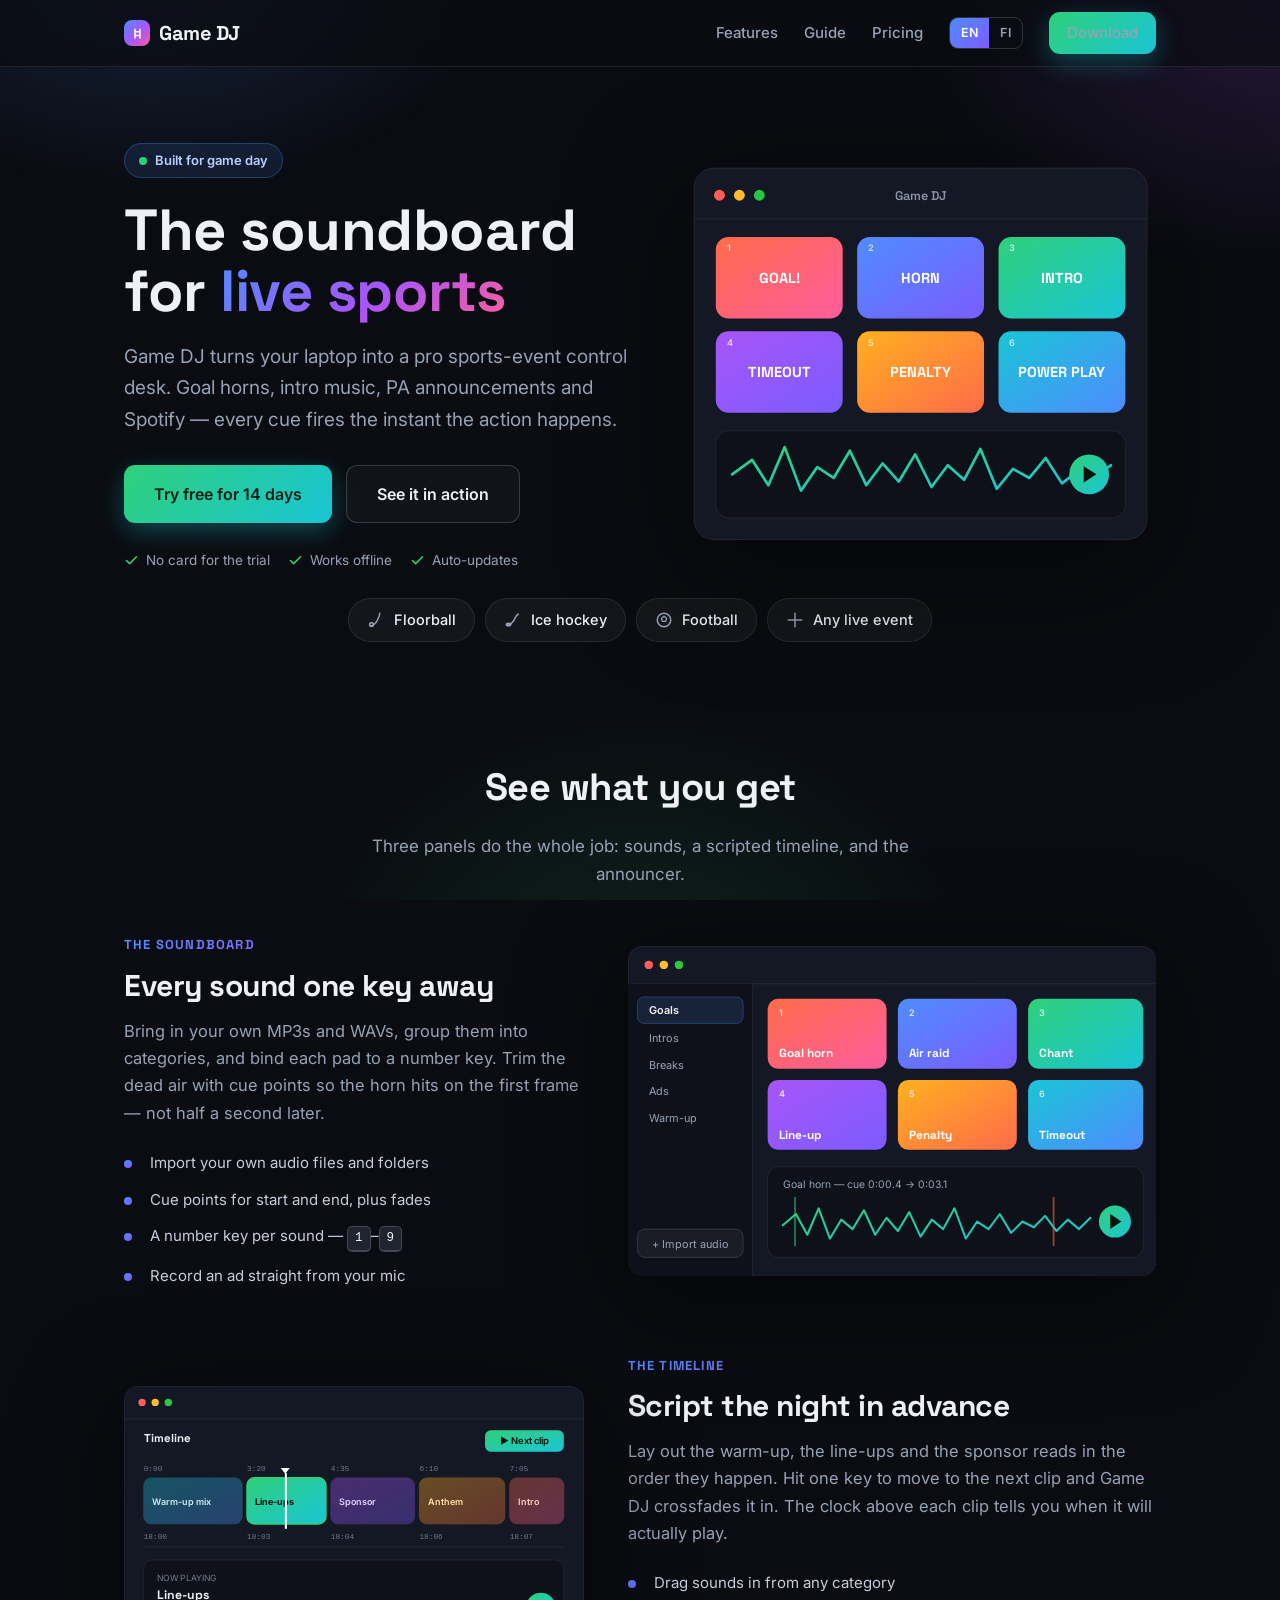
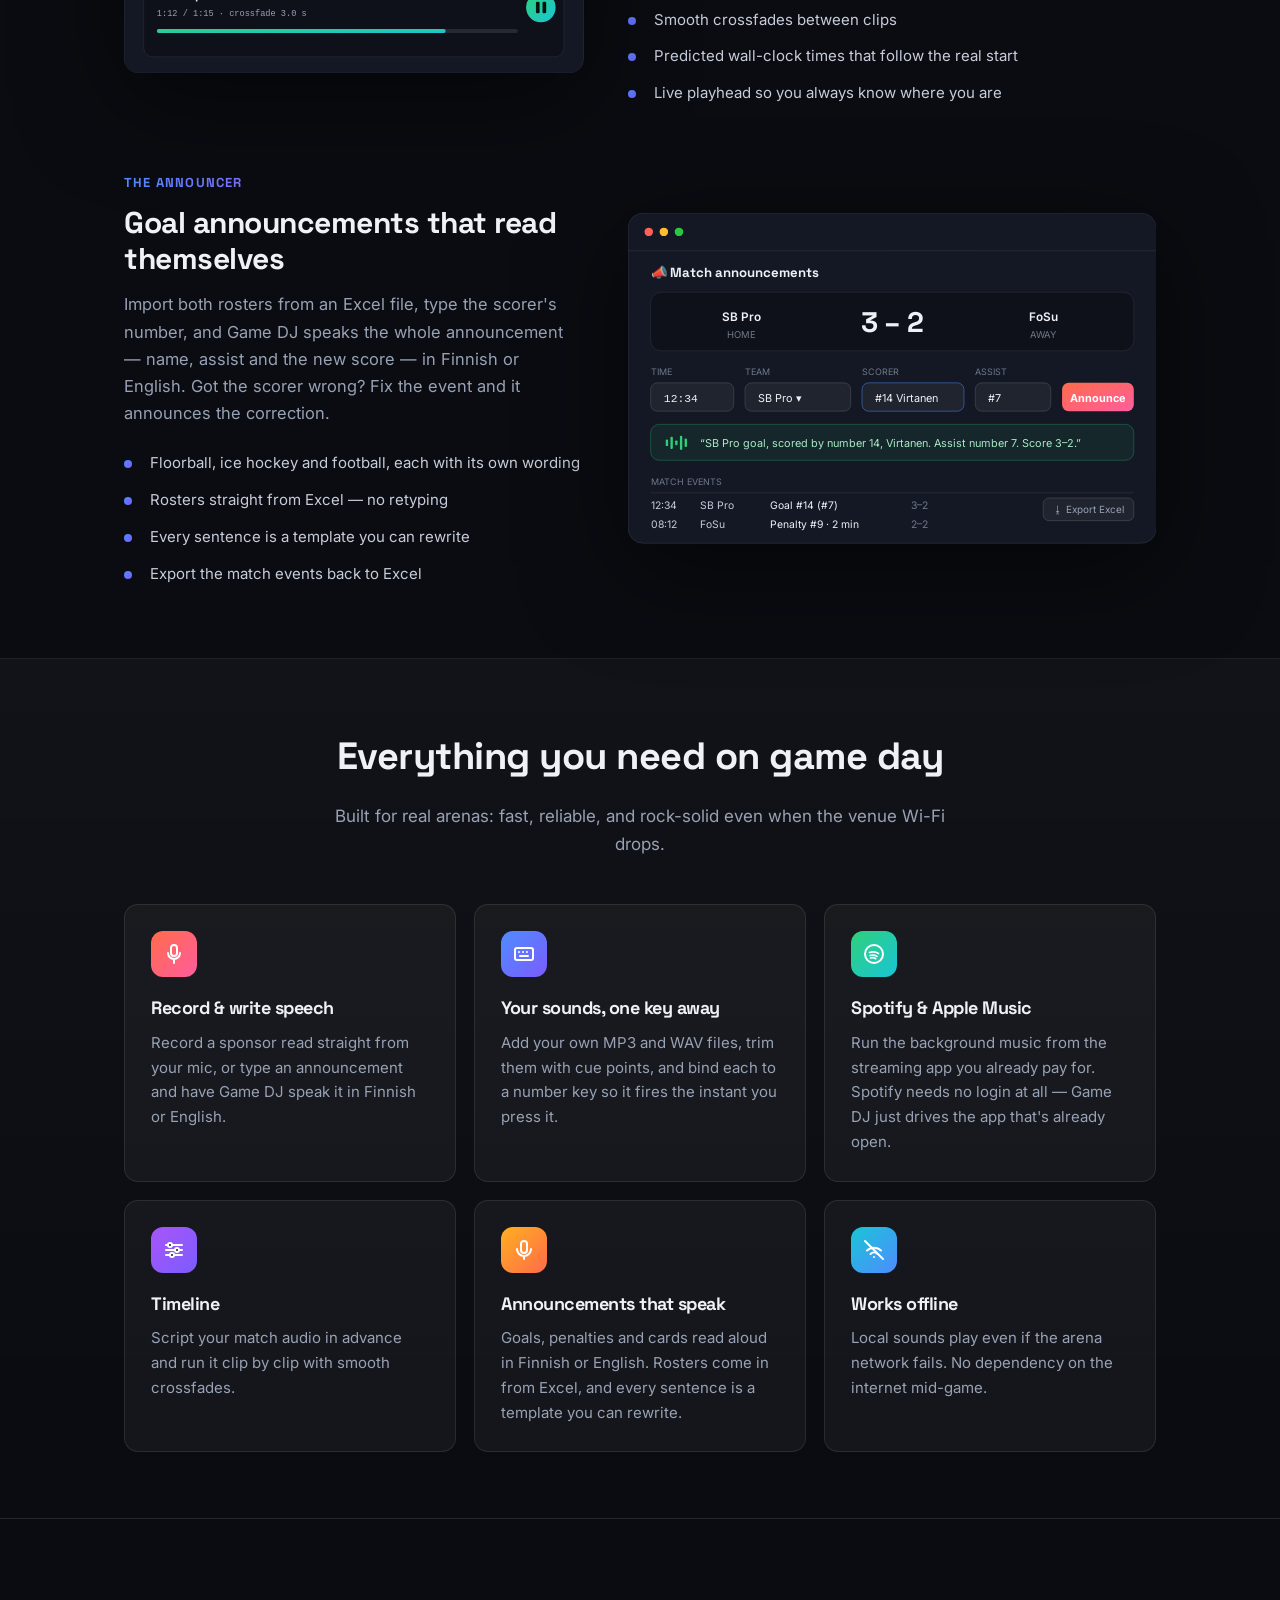
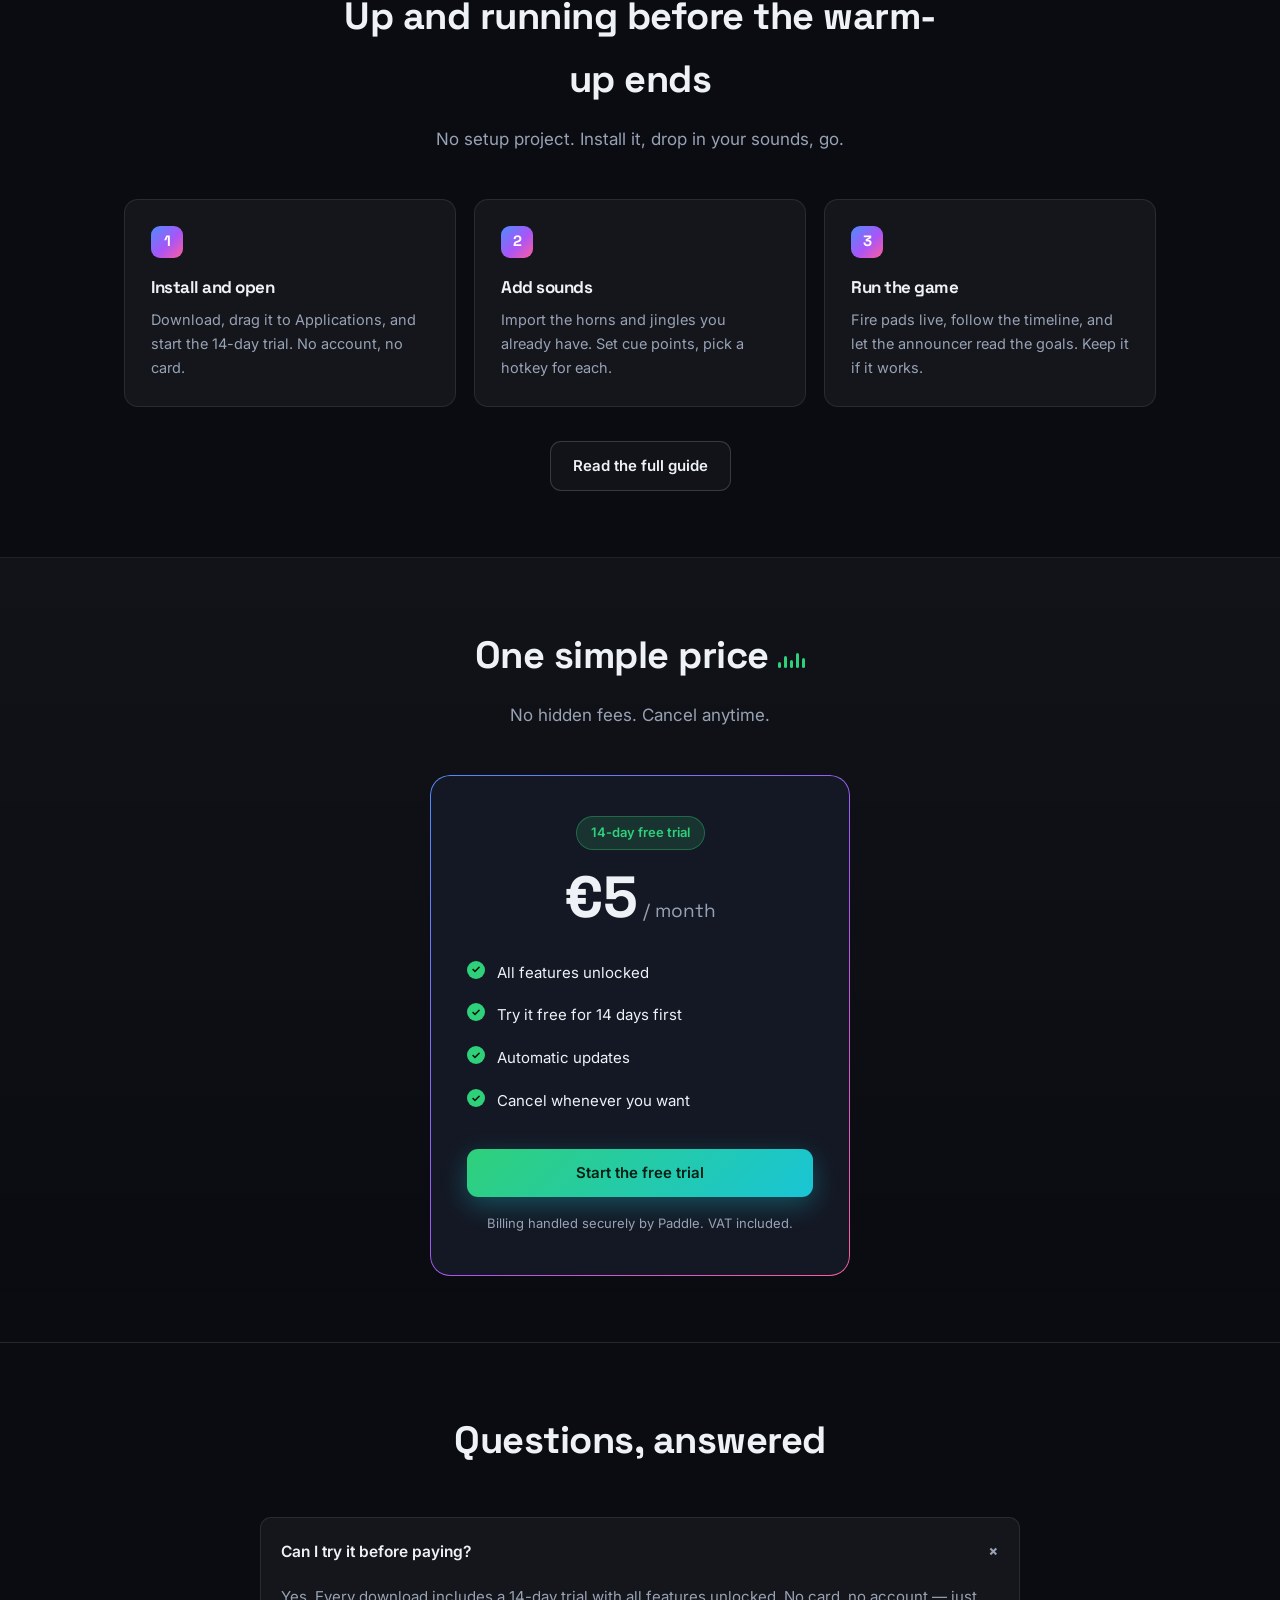
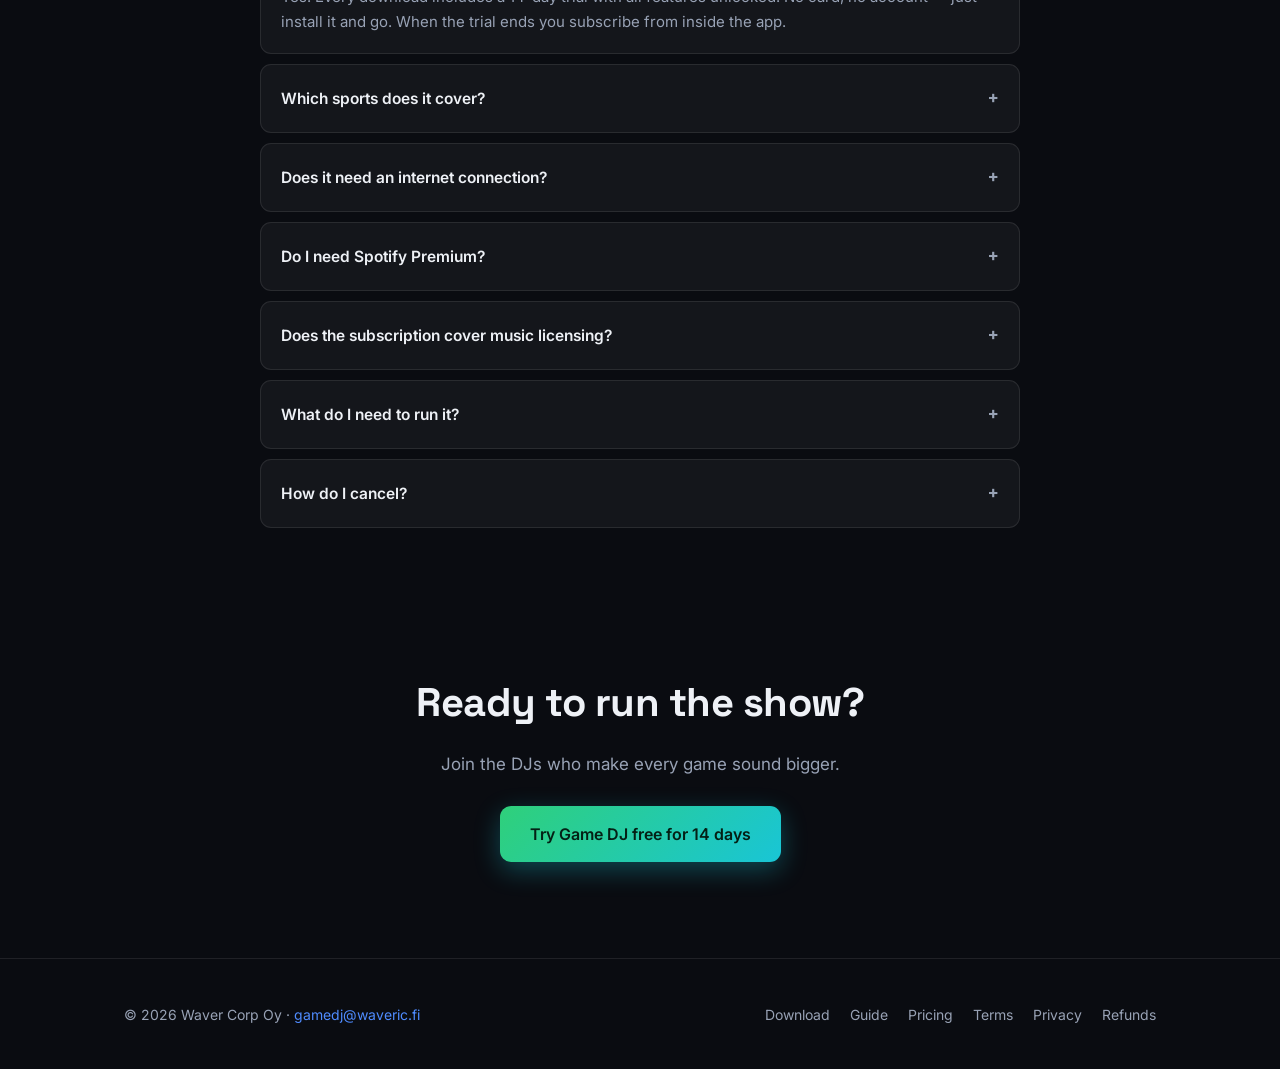
==== commit eb26ad13: "Remove "20 stadium sounds" claim; stop mid-word hyphenation The built-in standard sounds were coded " ====
--- a/index.html
+++ b/index.html
@@ -110,9 +110,9 @@
           <div class="shot-text">
             <div class="shot-eyebrow gradient-text">The soundboard</div>
             <h3>Every sound one key away</h3>
-            <p>Open the app and 20 stadium sounds are already there. Add your own MP3s and WAVs alongside them, group everything into categories, and bind each pad to a number key. Trim the dead air with cue points so the horn hits on the first frame — not half a second later.</p>
+            <p>Bring in your own MP3s and WAVs, group them into categories, and bind each pad to a number key. Trim the dead air with cue points so the horn hits on the first frame — not half a second later.</p>
             <ul>
-              <li>20 built-in sounds: horns, buzzers, whistles, fanfares, crowds</li>
+              <li>Import your own audio files and folders</li>
               <li>Cue points for start and end, plus fades</li>
               <li>A number key per sound — <span class="kbd">1</span>–<span class="kbd">9</span></li>
               <li>Record an ad straight from your mic</li>
@@ -296,9 +296,9 @@
       </div>
       <div class="features">
         <div class="feature">
-          <div class="ico coral"><svg viewBox="0 0 24 24" fill="none"><path d="M3 10v4h4l5 5V5L7 10H3z" stroke="currentColor" stroke-width="2" stroke-linejoin="round"/><path d="M16 9a3 3 0 010 6" stroke="currentColor" stroke-width="2" stroke-linecap="round"/></svg></div>
-          <h3>20 stadium sounds included</h3>
-          <p>Goal horns, buzzers, whistles, fanfares, crowd cheers. They ship inside the app and they're ours to give — no download hunt, no licence to clear.</p>
+          <div class="ico coral"><svg viewBox="0 0 24 24" fill="none"><rect x="9" y="3" width="6" height="11" rx="3" stroke="currentColor" stroke-width="2"/><path d="M6 11a6 6 0 0012 0M12 17v4" stroke="currentColor" stroke-width="2" stroke-linecap="round"/></svg></div>
+          <h3>Record &amp; write speech</h3>
+          <p>Record a sponsor read straight from your mic, or type an announcement and have Game DJ speak it in Finnish or English.</p>
         </div>
         <div class="feature">
           <div class="ico blue"><svg viewBox="0 0 24 24" fill="none"><rect x="3" y="6" width="18" height="12" rx="2" stroke="currentColor" stroke-width="2"/><path d="M7 10h.01M11 10h.01M15 10h.01M8 14h8" stroke="currentColor" stroke-width="2" stroke-linecap="round"/></svg></div>
@@ -342,7 +342,7 @@
         </div>
         <div class="step">
           <h3>Add sounds</h3>
-          <p>Start from the 20 sounds already in the app, or bring your own. Set cue points, pick a hotkey.</p>
+          <p>Import the horns and jingles you already have. Set cue points, pick a hotkey for each.</p>
         </div>
         <div class="step">
           <h3>Run the game</h3>
@@ -408,7 +408,7 @@
         </details>
         <details>
           <summary>How do I cancel?</summary>
-          <div class="faq-a">Any time, from the receipt email Paddle sent you or by emailing <a href="mailto:gamedj@waveric.fi">gamedj@waveric.fi</a>. You keep access until the end of the period you already paid for. There's also a 14-day money-back guarantee on your first payment.</div>
+          <div class="faq-a">In the app: <strong>Settings → License → Manage subscription</strong>. That opens Paddle's portal, where cancelling takes a couple of clicks — you don't have to email anyone or wait on us. You keep access until the end of the period you already paid for, and there's a 14-day money-back guarantee on your first payment.</div>
         </details>
       </div>
     </div>
--- a/styles.css
+++ b/styles.css
@@ -325,11 +325,13 @@
 
 /* Long Finnish compounds ("urheilutapahtumiin") set a wide min-content floor.
    Grid columns default to min-width:auto, so that floor overflows the container
-   instead of wrapping — body's overflow-x:hidden then silently clips it. */
+   instead of wrapping — body's overflow-x:hidden then silently clips it.
+   min-width:0 lets the column shrink; overflow-wrap breaks an oversized word only
+   as a last resort. NO hyphens:auto — it inserts hyphens mid-word even when the
+   word would fit ("näppäimen pääs-sä"), which reads as a typo. */
 .hero-grid > * { min-width: 0; }
 .hero h1, .section-head h2, .cta-final h2, .shot-text h3 {
   overflow-wrap: break-word;
-  hyphens: auto;
 }
 
 @media (max-width: 860px) {
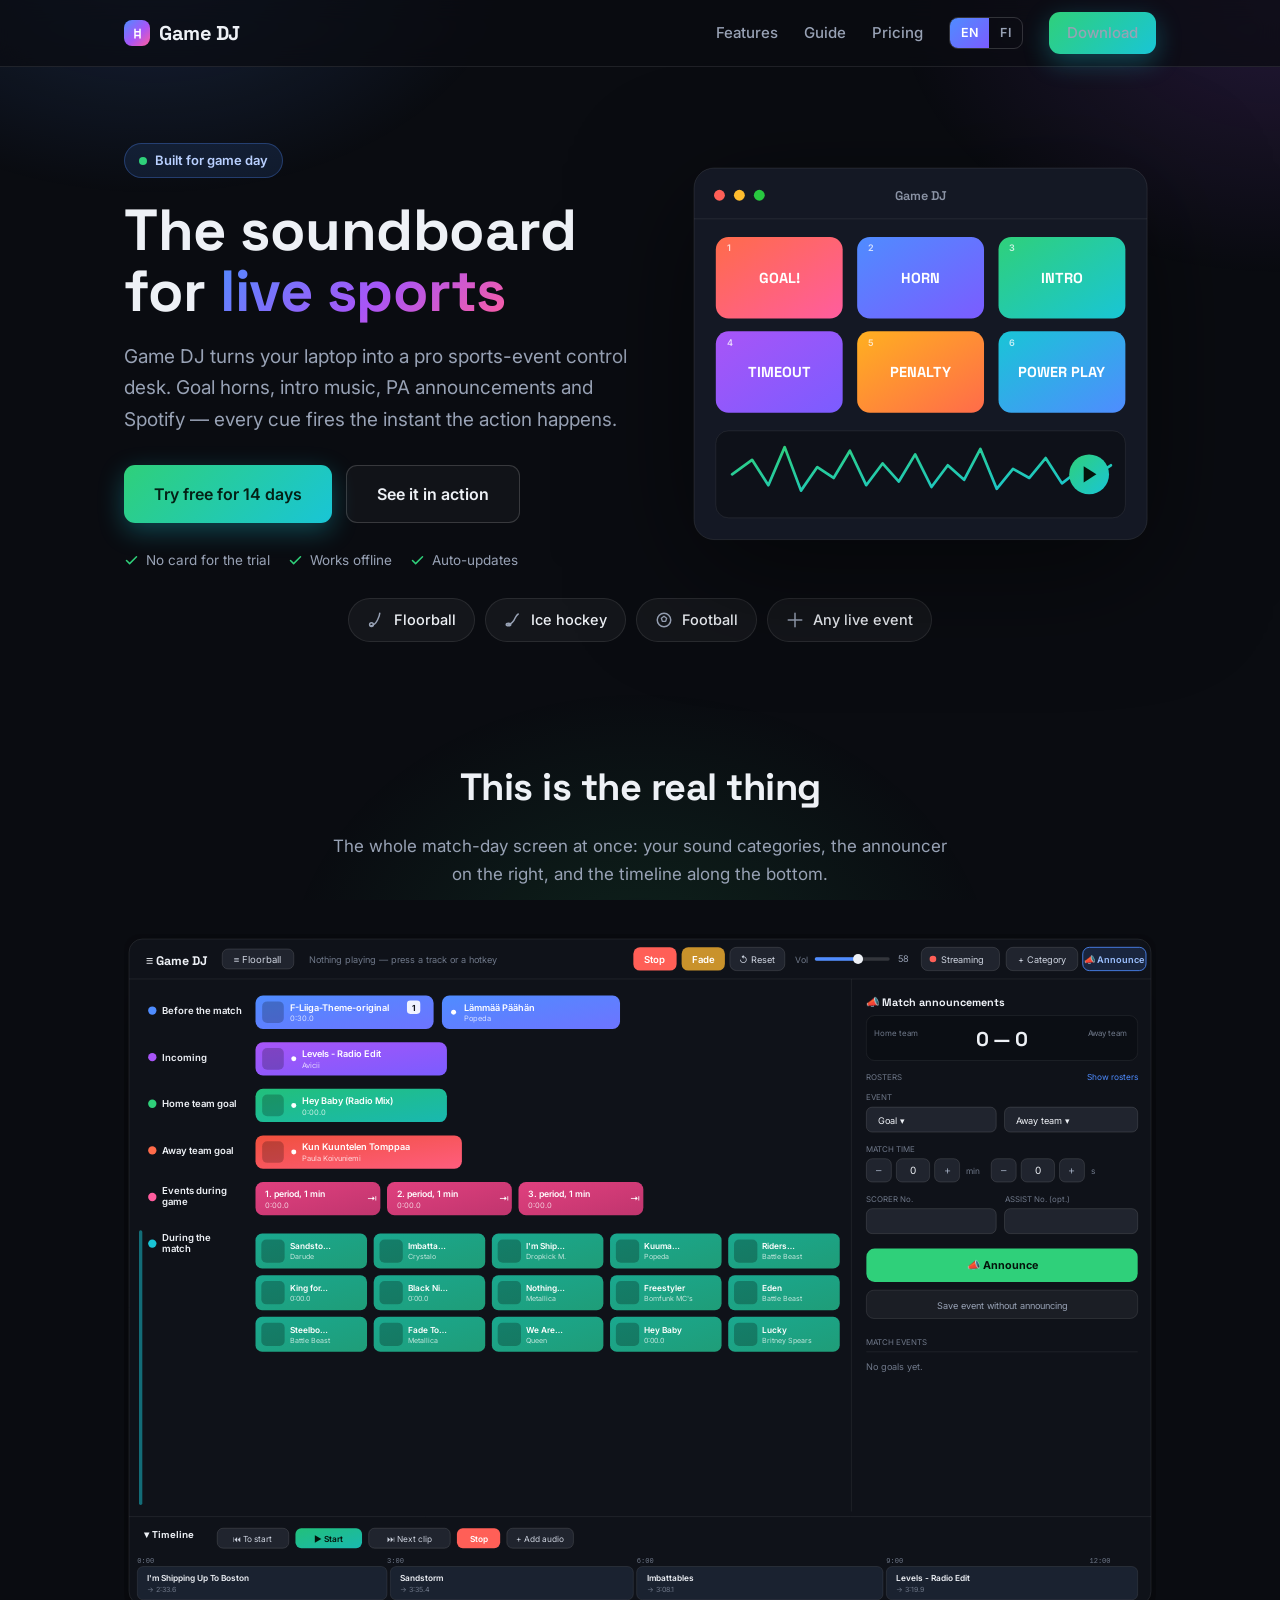
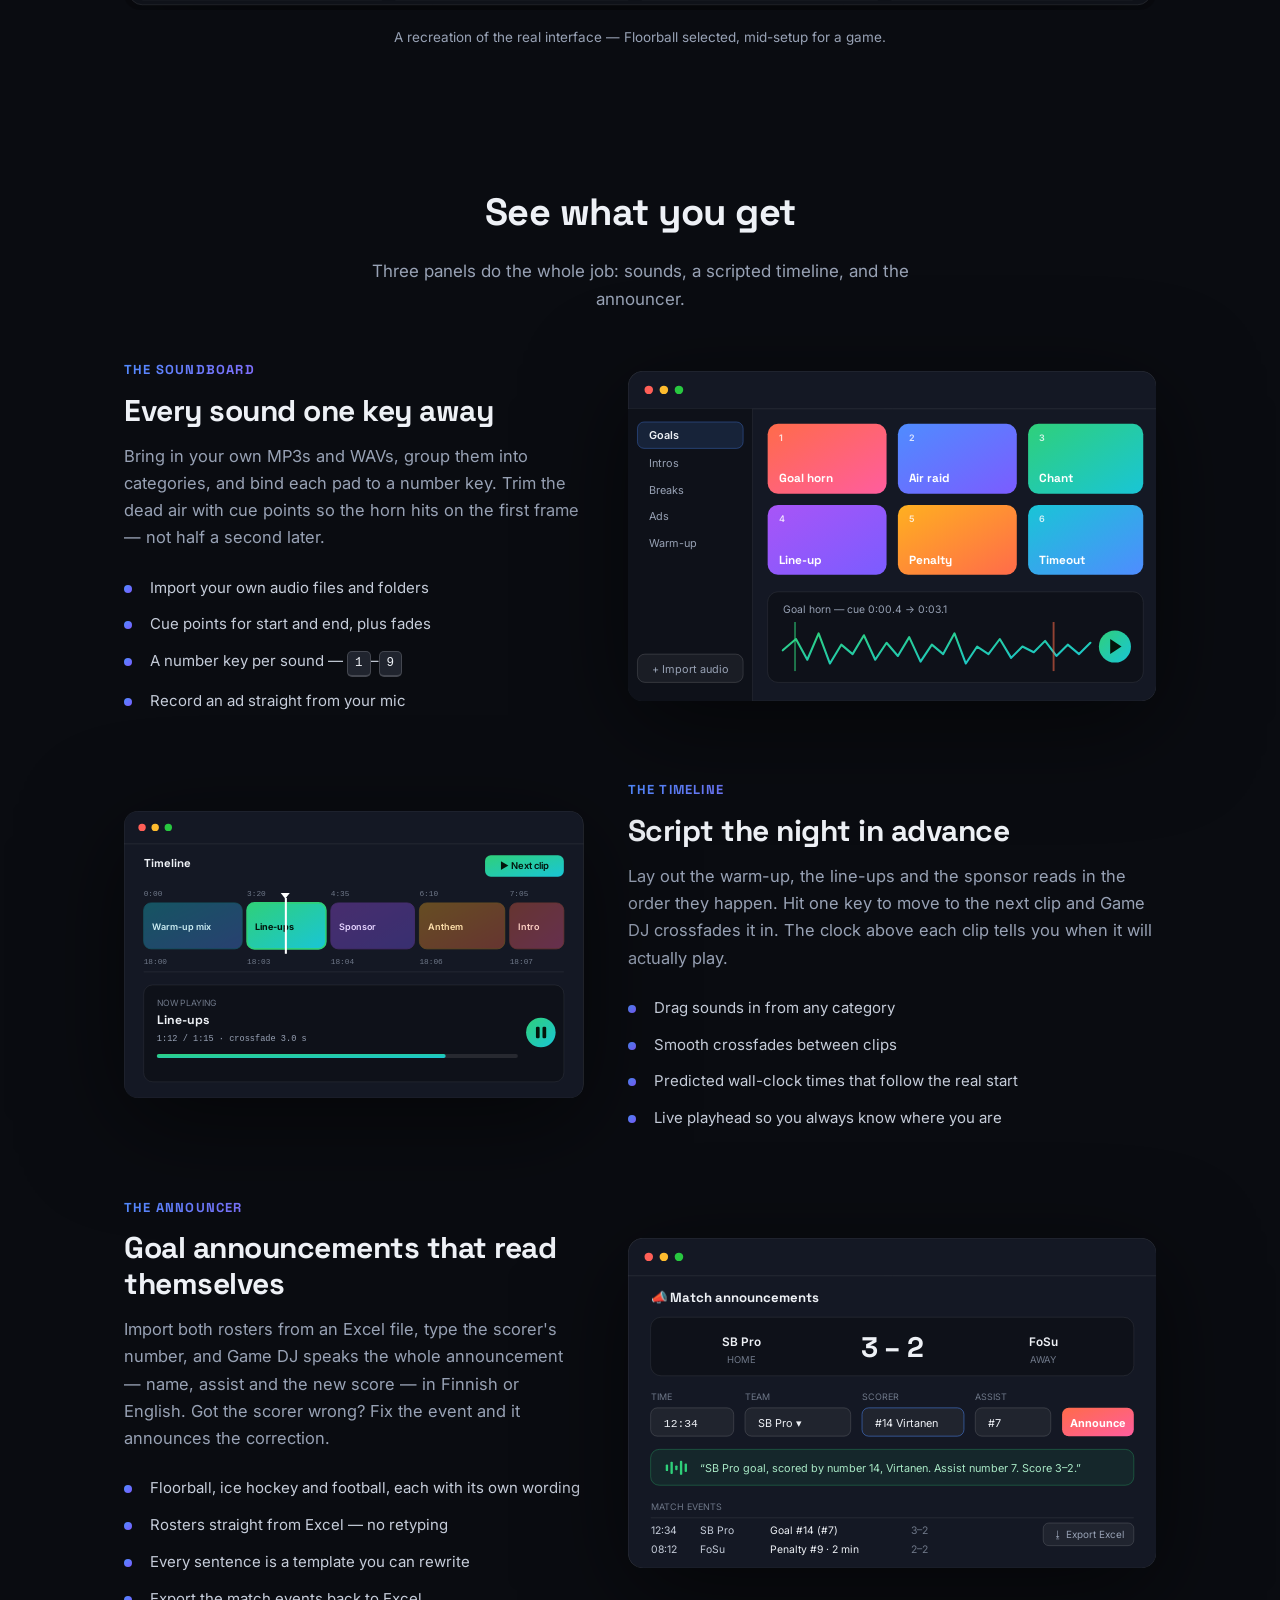
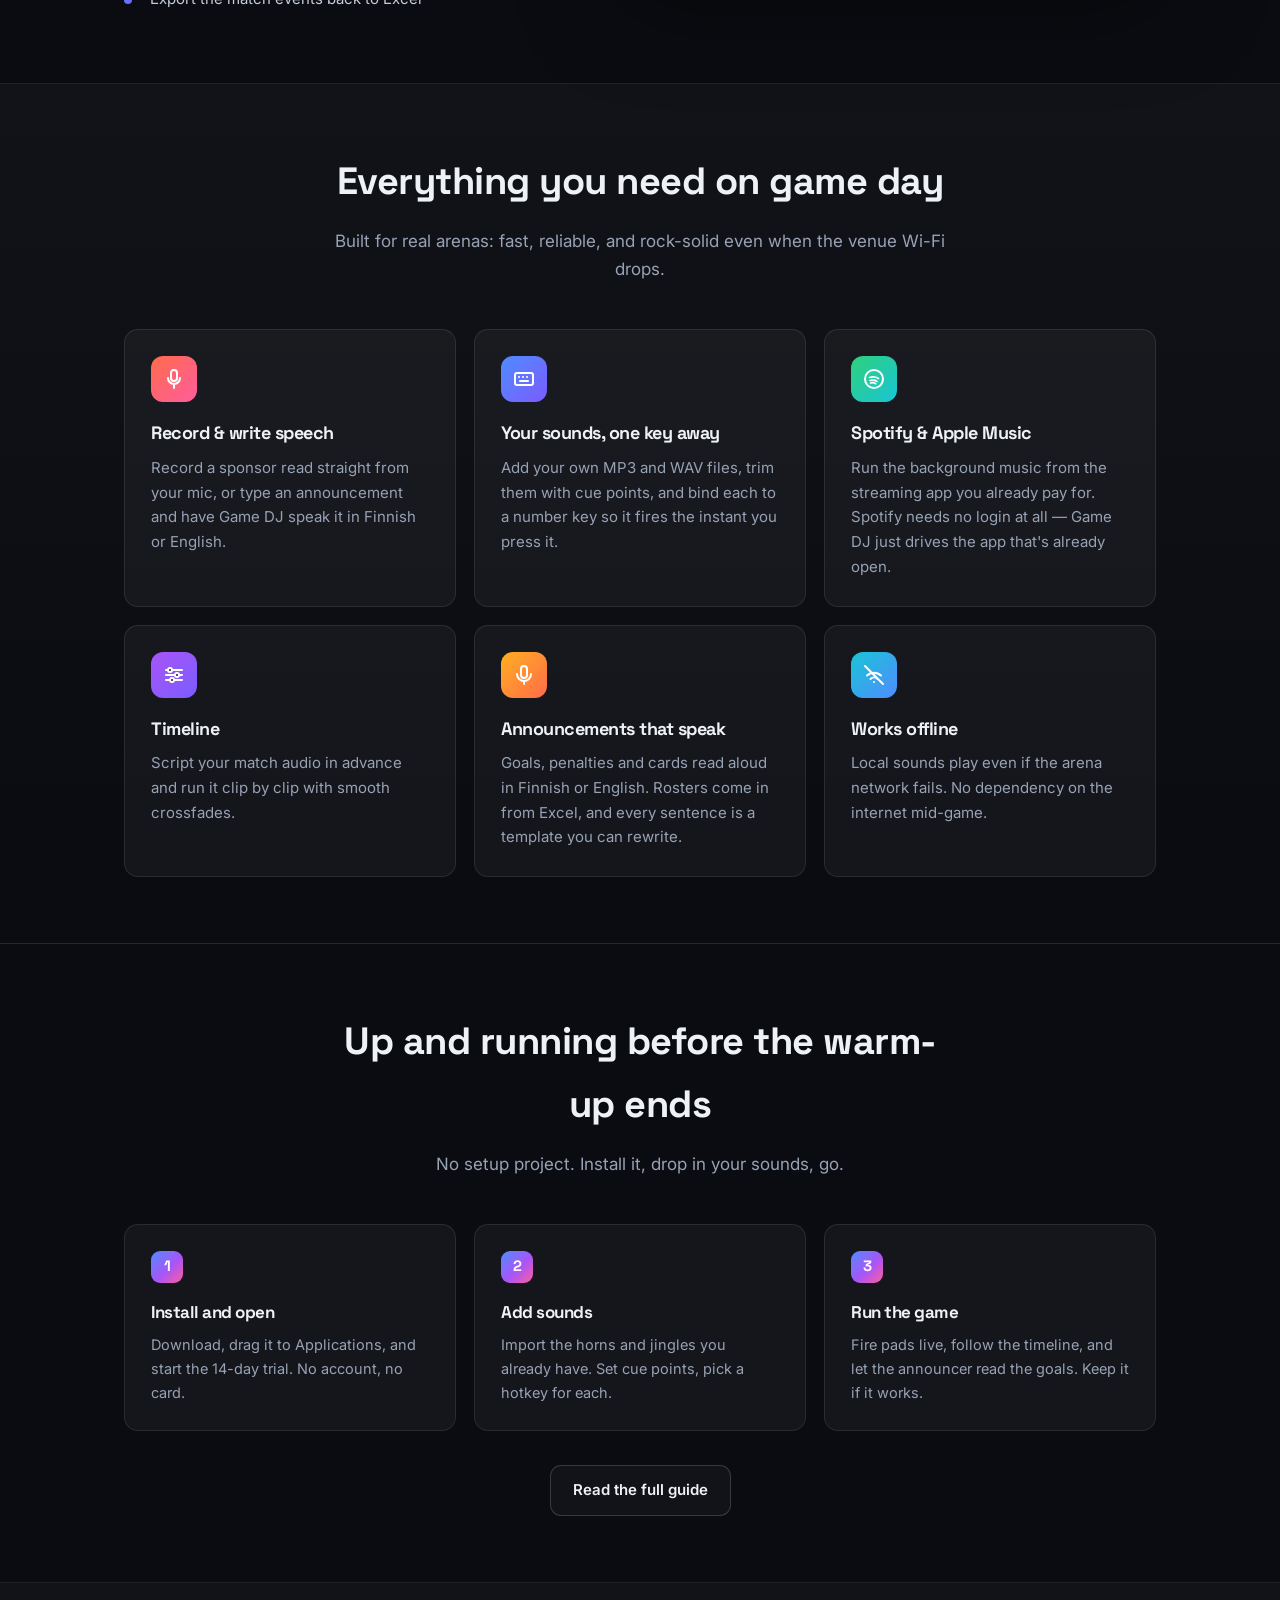
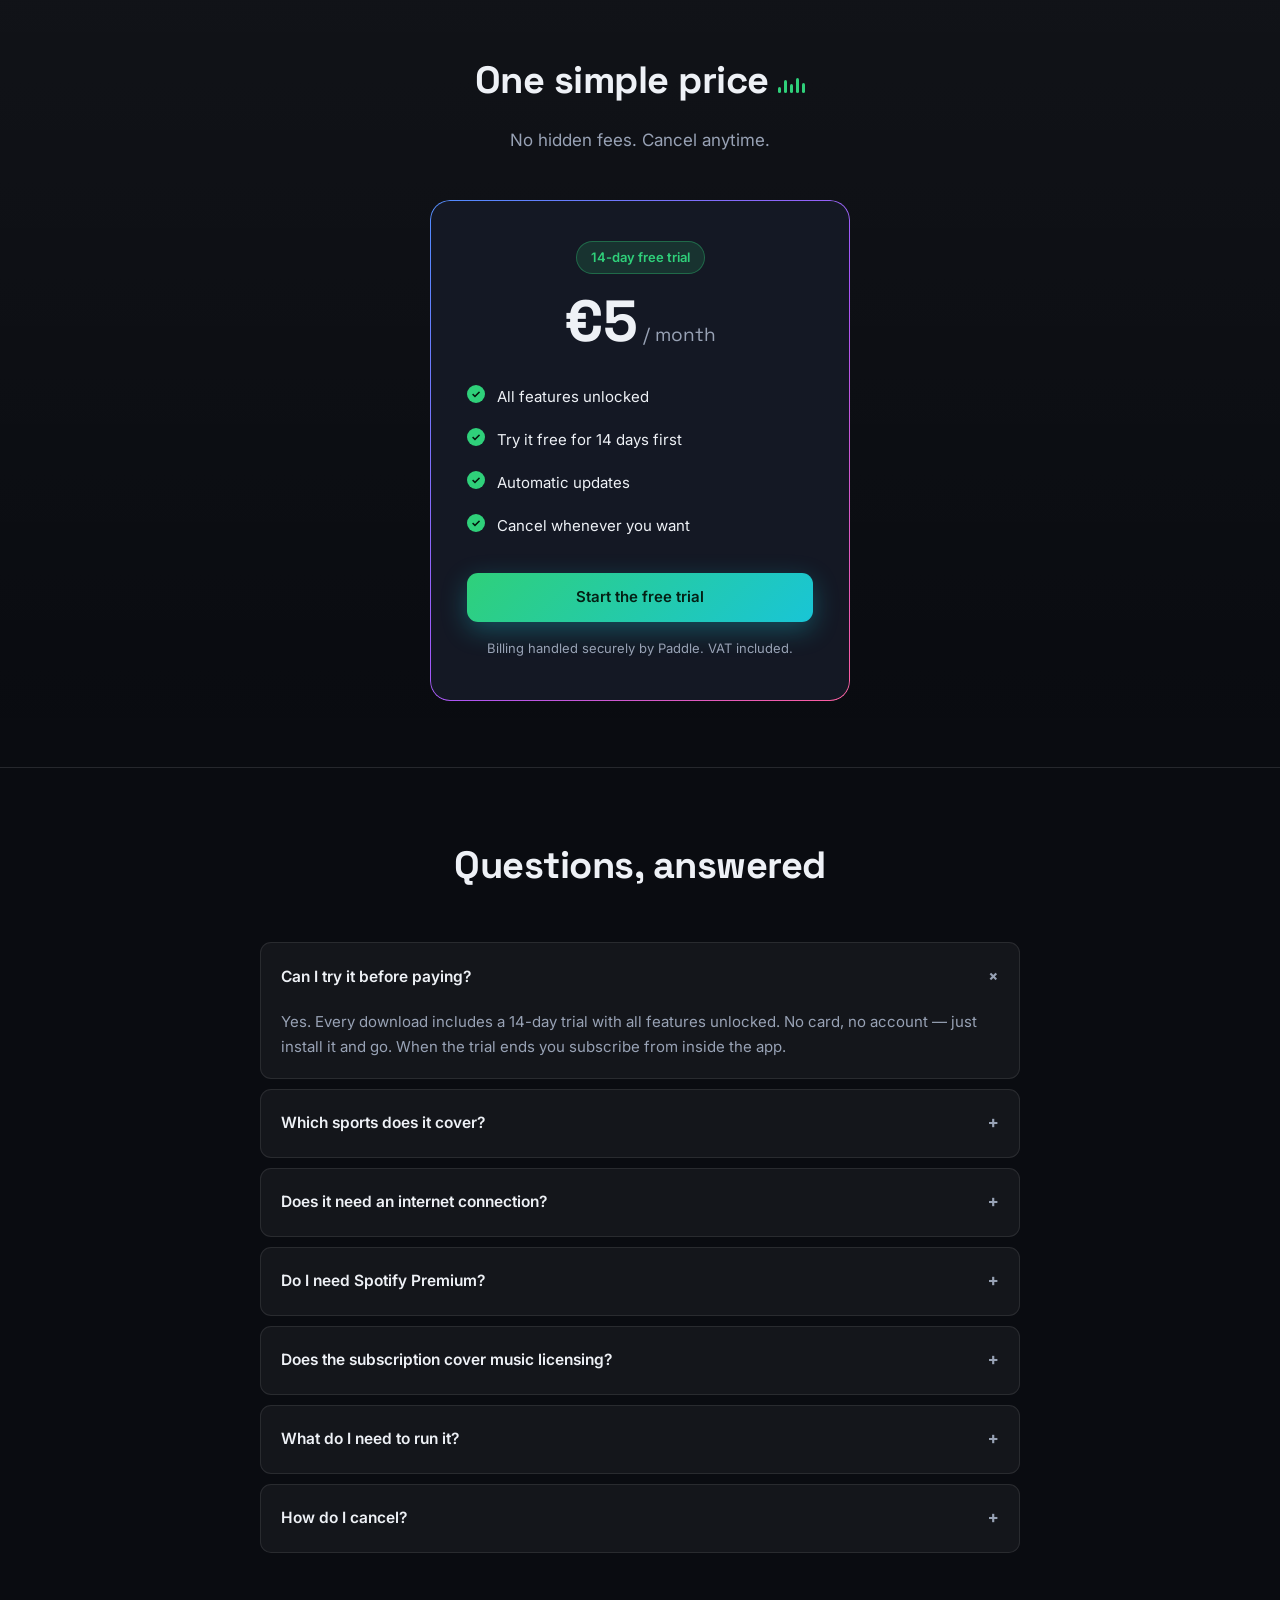
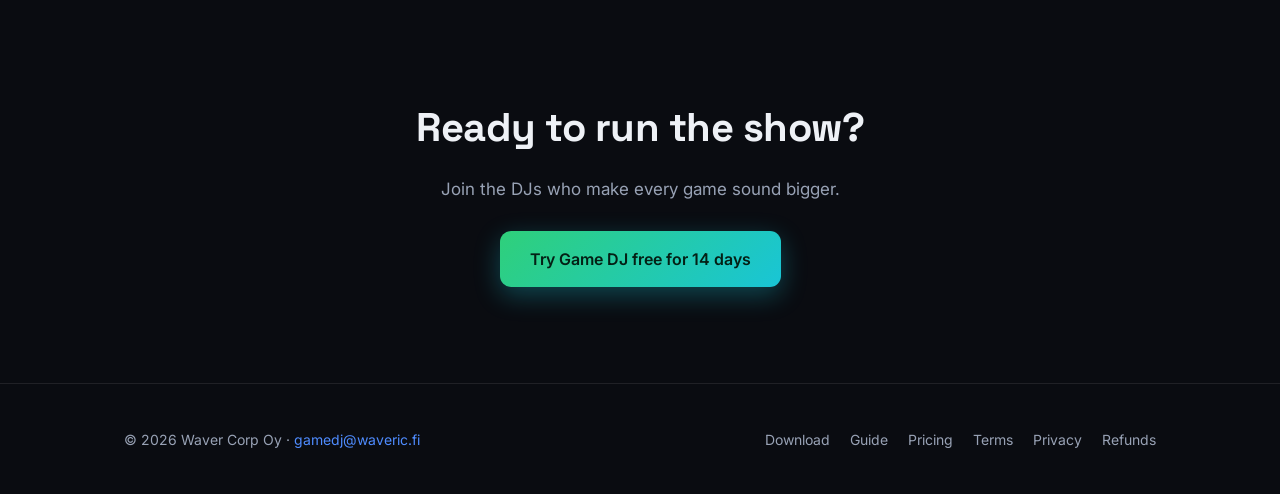
==== commit fbd43e0f: "Add a full match-day interface shot to the landing page Users only saw three stylized panel mockups;" ====
--- a/index.html
+++ b/index.html
@@ -95,6 +95,162 @@
         <span class="sport-chip"><svg viewBox="0 0 24 24" fill="none"><circle cx="12" cy="12" r="9" stroke="currentColor" stroke-width="2"/><path d="M12 7l3.5 2.6-1.3 4.2h-4.4L8.5 9.6z" stroke="currentColor" stroke-width="1.8" stroke-linejoin="round"/></svg> Football</span>
         <span class="sport-chip"><svg viewBox="0 0 24 24" fill="none"><path d="M12 3v18M3 12h18" stroke="currentColor" stroke-width="2" stroke-linecap="round"/></svg> Any live event</span>
       </div>
+    </div>
+  </section>
+
+  <section id="realview">
+    <div class="wrap">
+      <div class="section-head">
+        <h2>This is the real thing</h2>
+        <p>The whole match-day screen at once: your sound categories, the announcer on the right, and the timeline along the bottom.</p>
+      </div>
+      <div class="app-shot">
+        <svg viewBox="0 0 1240 812" xmlns="http://www.w3.org/2000/svg" role="img" aria-label="The Game DJ match-day interface: sound categories with track cards, the match announcement panel, and the timeline">
+          <defs>
+            <linearGradient id="aBlue" x1="0" y1="0" x2="1" y2="1"><stop offset="0" stop-color="#4f8cff"/><stop offset="1" stop-color="#6d74ff"/></linearGradient>
+            <linearGradient id="aPurple" x1="0" y1="0" x2="1" y2="1"><stop offset="0" stop-color="#a855f7"/><stop offset="1" stop-color="#7b5cff"/></linearGradient>
+            <linearGradient id="aGreen" x1="0" y1="0" x2="1" y2="1"><stop offset="0" stop-color="#22c07a"/><stop offset="1" stop-color="#19b8b0"/></linearGradient>
+            <linearGradient id="aCoral" x1="0" y1="0" x2="1" y2="1"><stop offset="0" stop-color="#f0503c"/><stop offset="1" stop-color="#ff5d7e"/></linearGradient>
+            <linearGradient id="aPink" x1="0" y1="0" x2="1" y2="1"><stop offset="0" stop-color="#e0407e"/><stop offset="1" stop-color="#c0356e"/></linearGradient>
+            <linearGradient id="aTeal" x1="0" y1="0" x2="1" y2="1"><stop offset="0" stop-color="#1aa88f"/><stop offset="1" stop-color="#1f9d78"/></linearGradient>
+          </defs>
+
+          <!-- window -->
+          <rect x="6" y="6" width="1228" height="800" rx="16" fill="#0f1219" stroke="rgba(255,255,255,0.1)"/>
+
+          <!-- top bar -->
+          <text x="26" y="37" font-family="Space Grotesk, sans-serif" font-size="15" font-weight="700" fill="#eef1f6">≡ Game DJ</text>
+          <rect x="118" y="18" width="86" height="24" rx="7" fill="#20242e" stroke="rgba(255,255,255,0.14)"/>
+          <text x="132" y="35" font-family="Inter, sans-serif" font-size="11.5" fill="#cdd3df">≡ Floorball</text>
+          <text x="222" y="35" font-family="Inter, sans-serif" font-size="11" fill="#6f7889">Nothing playing — press a track or a hotkey</text>
+          <rect x="612" y="16" width="52" height="28" rx="8" fill="#ff5f57"/><text x="638" y="35" text-anchor="middle" font-family="Inter, sans-serif" font-size="11.5" font-weight="600" fill="#fff">Stop</text>
+          <rect x="670" y="16" width="52" height="28" rx="8" fill="#c9922b"/><text x="696" y="35" text-anchor="middle" font-family="Inter, sans-serif" font-size="11.5" font-weight="600" fill="#fff">Fade</text>
+          <rect x="728" y="16" width="66" height="28" rx="8" fill="#20242e" stroke="rgba(255,255,255,0.14)"/><text x="761" y="35" text-anchor="middle" font-family="Inter, sans-serif" font-size="11" fill="#cdd3df">↺ Reset</text>
+          <text x="806" y="35" font-family="Inter, sans-serif" font-size="10.5" fill="#6f7889">Vol</text>
+          <rect x="830" y="28" width="90" height="4" rx="2" fill="rgba(255,255,255,0.15)"/><rect x="830" y="28" width="52" height="4" rx="2" fill="#4f8cff"/><circle cx="882" cy="30" r="6" fill="#eef1f6"/>
+          <text x="930" y="34" font-family="Inter, sans-serif" font-size="11" fill="#98a2b5">58</text>
+          <rect x="958" y="16" width="94" height="28" rx="8" fill="#20242e" stroke="rgba(255,255,255,0.14)"/><circle cx="972" cy="30" r="4" fill="#ff5f57"/><text x="982" y="35" font-family="Inter, sans-serif" font-size="11" fill="#cdd3df">Streaming</text>
+          <rect x="1060" y="16" width="86" height="28" rx="8" fill="#20242e" stroke="rgba(255,255,255,0.14)"/><text x="1103" y="35" text-anchor="middle" font-family="Inter, sans-serif" font-size="11" fill="#cdd3df">+ Category</text>
+          <rect x="1152" y="16" width="76" height="28" rx="8" fill="rgba(79,140,255,0.16)" stroke="#4f8cff"/><text x="1190" y="35" text-anchor="middle" font-family="Inter, sans-serif" font-size="11" font-weight="600" fill="#9cc0ff">📣 Announce</text>
+          <line x1="6" y1="54" x2="1234" y2="54" stroke="rgba(255,255,255,0.08)"/>
+
+          <!-- ===== left: categories ===== -->
+          <g font-family="Inter, sans-serif">
+            <!-- Before the match -->
+            <circle cx="34" cy="92" r="5" fill="#4f8cff"/><text x="46" y="96" font-size="11.5" font-weight="600" fill="#eef1f6">Before the match</text>
+            <rect x="158" y="74" width="214" height="40" rx="9" fill="url(#aBlue)"/><rect x="166" y="81" width="26" height="26" rx="6" fill="rgba(0,0,0,0.22)"/>
+            <text x="200" y="92" font-size="11" font-weight="600" fill="#fff">F-Liiga-Theme-original</text><text x="200" y="105" font-size="9" fill="rgba(255,255,255,0.75)">0:30.0</text>
+            <rect x="340" y="80" width="16" height="16" rx="4" fill="rgba(255,255,255,0.9)"/><text x="348" y="92" text-anchor="middle" font-size="10" font-weight="700" fill="#12151d">1</text>
+            <rect x="382" y="74" width="214" height="40" rx="9" fill="url(#aBlue)"/><circle cx="396" cy="94" r="3" fill="#fff"/>
+            <text x="408" y="92" font-size="11" font-weight="600" fill="#fff">Lämmää Päähän</text><text x="408" y="105" font-size="9" fill="rgba(255,255,255,0.75)">Popeda</text>
+
+            <!-- Incoming -->
+            <circle cx="34" cy="148" r="5" fill="#a855f7"/><text x="46" y="152" font-size="11.5" font-weight="600" fill="#eef1f6">Incoming</text>
+            <rect x="158" y="130" width="230" height="40" rx="9" fill="url(#aPurple)"/><rect x="166" y="137" width="26" height="26" rx="6" fill="rgba(0,0,0,0.22)"/>
+            <circle cx="204" cy="150" r="3" fill="#fff"/><text x="214" y="148" font-size="11" font-weight="600" fill="#fff">Levels - Radio Edit</text><text x="214" y="161" font-size="9" fill="rgba(255,255,255,0.75)">Avicii</text>
+
+            <!-- Home team goal -->
+            <circle cx="34" cy="204" r="5" fill="#2fd07a"/><text x="46" y="208" font-size="11.5" font-weight="600" fill="#eef1f6">Home team goal</text>
+            <rect x="158" y="186" width="230" height="40" rx="9" fill="url(#aGreen)"/><rect x="166" y="193" width="26" height="26" rx="6" fill="rgba(0,0,0,0.22)"/>
+            <circle cx="204" cy="206" r="3" fill="#fff"/><text x="214" y="204" font-size="11" font-weight="600" fill="#fff">Hey Baby (Radio Mix)</text><text x="214" y="217" font-size="9" fill="rgba(255,255,255,0.75)">0:00.0</text>
+
+            <!-- Away team goal -->
+            <circle cx="34" cy="260" r="5" fill="#ff6b4a"/><text x="46" y="264" font-size="11.5" font-weight="600" fill="#eef1f6">Away team goal</text>
+            <rect x="158" y="242" width="248" height="40" rx="9" fill="url(#aCoral)"/><rect x="166" y="249" width="26" height="26" rx="6" fill="rgba(0,0,0,0.22)"/>
+            <circle cx="204" cy="262" r="3" fill="#fff"/><text x="214" y="260" font-size="11" font-weight="600" fill="#fff">Kun Kuuntelen Tomppaa</text><text x="214" y="273" font-size="9" fill="rgba(255,255,255,0.75)">Paula Koivuniemi</text>
+
+            <!-- Events during game -->
+            <circle cx="34" cy="316" r="5" fill="#ff5d9e"/><text x="46" y="313" font-size="11.5" font-weight="600" fill="#eef1f6">Events during</text><text x="46" y="326" font-size="11.5" font-weight="600" fill="#eef1f6">game</text>
+            <rect x="158" y="298" width="150" height="40" rx="9" fill="url(#aPink)"/><text x="170" y="316" font-size="10.5" font-weight="600" fill="#fff">1. period, 1 min</text><text x="170" y="329" font-size="9" fill="rgba(255,255,255,0.75)">0:00.0</text><text x="292" y="322" font-size="12" fill="#fff">⇥</text>
+            <rect x="316" y="298" width="150" height="40" rx="9" fill="url(#aPink)"/><text x="328" y="316" font-size="10.5" font-weight="600" fill="#fff">2. period, 1 min</text><text x="328" y="329" font-size="9" fill="rgba(255,255,255,0.75)">0:00.0</text><text x="450" y="322" font-size="12" fill="#fff">⇥</text>
+            <rect x="474" y="298" width="150" height="40" rx="9" fill="url(#aPink)"/><text x="486" y="316" font-size="10.5" font-weight="600" fill="#fff">3. period, 1 min</text><text x="486" y="329" font-size="9" fill="rgba(255,255,255,0.75)">0:00.0</text><text x="608" y="322" font-size="12" fill="#fff">⇥</text>
+
+            <!-- During the match (grid) -->
+            <circle cx="34" cy="372" r="5" fill="#19c5d6"/><text x="46" y="369" font-size="11.5" font-weight="600" fill="#eef1f6">During the</text><text x="46" y="382" font-size="11.5" font-weight="600" fill="#eef1f6">match</text>
+            <rect x="18" y="356" width="4" height="330" rx="2" fill="#19c5d6" opacity="0.5"/>
+          </g>
+
+          <!-- grid tiles 5x3 -->
+          <g font-family="Inter, sans-serif">
+            <!-- row 1 -->
+            <rect x="158" y="360" width="134" height="42" rx="8" fill="url(#aTeal)"/><rect x="165" y="367" width="28" height="28" rx="6" fill="rgba(0,0,0,0.25)"/><text x="199" y="379" font-size="10" font-weight="600" fill="#fff">Sandsto…</text><text x="199" y="391" font-size="8.5" fill="rgba(255,255,255,0.72)">Darude</text>
+            <rect x="300" y="360" width="134" height="42" rx="8" fill="url(#aTeal)"/><rect x="307" y="367" width="28" height="28" rx="6" fill="rgba(0,0,0,0.25)"/><text x="341" y="379" font-size="10" font-weight="600" fill="#fff">Imbatta…</text><text x="341" y="391" font-size="8.5" fill="rgba(255,255,255,0.72)">Crystalo</text>
+            <rect x="442" y="360" width="134" height="42" rx="8" fill="url(#aTeal)"/><rect x="449" y="367" width="28" height="28" rx="6" fill="rgba(0,0,0,0.25)"/><text x="483" y="379" font-size="10" font-weight="600" fill="#fff">I'm Ship…</text><text x="483" y="391" font-size="8.5" fill="rgba(255,255,255,0.72)">Dropkick M.</text>
+            <rect x="584" y="360" width="134" height="42" rx="8" fill="url(#aTeal)"/><rect x="591" y="367" width="28" height="28" rx="6" fill="rgba(0,0,0,0.25)"/><text x="625" y="379" font-size="10" font-weight="600" fill="#fff">Kuuma…</text><text x="625" y="391" font-size="8.5" fill="rgba(255,255,255,0.72)">Popeda</text>
+            <rect x="726" y="360" width="134" height="42" rx="8" fill="url(#aTeal)"/><rect x="733" y="367" width="28" height="28" rx="6" fill="rgba(0,0,0,0.25)"/><text x="767" y="379" font-size="10" font-weight="600" fill="#fff">Riders…</text><text x="767" y="391" font-size="8.5" fill="rgba(255,255,255,0.72)">Battle Beast</text>
+            <!-- row 2 -->
+            <rect x="158" y="410" width="134" height="42" rx="8" fill="url(#aTeal)"/><rect x="165" y="417" width="28" height="28" rx="6" fill="rgba(0,0,0,0.25)"/><text x="199" y="429" font-size="10" font-weight="600" fill="#fff">King for…</text><text x="199" y="441" font-size="8.5" fill="rgba(255,255,255,0.72)">0:00.0</text>
+            <rect x="300" y="410" width="134" height="42" rx="8" fill="url(#aTeal)"/><rect x="307" y="417" width="28" height="28" rx="6" fill="rgba(0,0,0,0.25)"/><text x="341" y="429" font-size="10" font-weight="600" fill="#fff">Black Ni…</text><text x="341" y="441" font-size="8.5" fill="rgba(255,255,255,0.72)">0:00.0</text>
+            <rect x="442" y="410" width="134" height="42" rx="8" fill="url(#aTeal)"/><rect x="449" y="417" width="28" height="28" rx="6" fill="rgba(0,0,0,0.25)"/><text x="483" y="429" font-size="10" font-weight="600" fill="#fff">Nothing…</text><text x="483" y="441" font-size="8.5" fill="rgba(255,255,255,0.72)">Metallica</text>
+            <rect x="584" y="410" width="134" height="42" rx="8" fill="url(#aTeal)"/><rect x="591" y="417" width="28" height="28" rx="6" fill="rgba(0,0,0,0.25)"/><text x="625" y="429" font-size="10" font-weight="600" fill="#fff">Freestyler</text><text x="625" y="441" font-size="8.5" fill="rgba(255,255,255,0.72)">Bomfunk MC's</text>
+            <rect x="726" y="410" width="134" height="42" rx="8" fill="url(#aTeal)"/><rect x="733" y="417" width="28" height="28" rx="6" fill="rgba(0,0,0,0.25)"/><text x="767" y="429" font-size="10" font-weight="600" fill="#fff">Eden</text><text x="767" y="441" font-size="8.5" fill="rgba(255,255,255,0.72)">Battle Beast</text>
+            <!-- row 3 -->
+            <rect x="158" y="460" width="134" height="42" rx="8" fill="url(#aTeal)"/><rect x="165" y="467" width="28" height="28" rx="6" fill="rgba(0,0,0,0.25)"/><text x="199" y="479" font-size="10" font-weight="600" fill="#fff">Steelbo…</text><text x="199" y="491" font-size="8.5" fill="rgba(255,255,255,0.72)">Battle Beast</text>
+            <rect x="300" y="460" width="134" height="42" rx="8" fill="url(#aTeal)"/><rect x="307" y="467" width="28" height="28" rx="6" fill="rgba(0,0,0,0.25)"/><text x="341" y="479" font-size="10" font-weight="600" fill="#fff">Fade To…</text><text x="341" y="491" font-size="8.5" fill="rgba(255,255,255,0.72)">Metallica</text>
+            <rect x="442" y="460" width="134" height="42" rx="8" fill="url(#aTeal)"/><rect x="449" y="467" width="28" height="28" rx="6" fill="rgba(0,0,0,0.25)"/><text x="483" y="479" font-size="10" font-weight="600" fill="#fff">We Are…</text><text x="483" y="491" font-size="8.5" fill="rgba(255,255,255,0.72)">Queen</text>
+            <rect x="584" y="460" width="134" height="42" rx="8" fill="url(#aTeal)"/><rect x="591" y="467" width="28" height="28" rx="6" fill="rgba(0,0,0,0.25)"/><text x="625" y="479" font-size="10" font-weight="600" fill="#fff">Hey Baby</text><text x="625" y="491" font-size="8.5" fill="rgba(255,255,255,0.72)">0:00.0</text>
+            <rect x="726" y="460" width="134" height="42" rx="8" fill="url(#aTeal)"/><rect x="733" y="467" width="28" height="28" rx="6" fill="rgba(0,0,0,0.25)"/><text x="767" y="479" font-size="10" font-weight="600" fill="#fff">Lucky</text><text x="767" y="491" font-size="8.5" fill="rgba(255,255,255,0.72)">Britney Spears</text>
+          </g>
+
+          <!-- ===== right: announcement panel ===== -->
+          <line x1="874" y1="54" x2="874" y2="694" stroke="rgba(255,255,255,0.08)"/>
+          <g font-family="Inter, sans-serif">
+            <text x="892" y="86" font-family="Space Grotesk, sans-serif" font-size="13" font-weight="700" fill="#eef1f6">📣 Match announcements</text>
+            <rect x="892" y="98" width="326" height="54" rx="10" fill="#0b0e14" stroke="rgba(255,255,255,0.08)"/>
+            <text x="928" y="122" text-anchor="middle" font-size="9.5" fill="#6f7889">Home team</text>
+            <text x="1055" y="134" text-anchor="middle" font-family="Space Grotesk, sans-serif" font-size="24" font-weight="700" fill="#eef1f6">0 — 0</text>
+            <text x="1182" y="122" text-anchor="middle" font-size="9.5" fill="#6f7889">Away team</text>
+
+            <text x="892" y="176" font-size="9.5" fill="#6f7889">ROSTERS</text><text x="1218" y="176" text-anchor="end" font-size="10" fill="#4f8cff">Show rosters</text>
+            <text x="892" y="200" font-size="9.5" fill="#6f7889">EVENT</text>
+            <rect x="892" y="208" width="156" height="30" rx="7" fill="#20242e" stroke="rgba(255,255,255,0.14)"/><text x="906" y="228" font-size="11" fill="#eef1f6">Goal ▾</text>
+            <rect x="1058" y="208" width="160" height="30" rx="7" fill="#20242e" stroke="rgba(255,255,255,0.14)"/><text x="1072" y="228" font-size="11" fill="#eef1f6">Away team ▾</text>
+
+            <text x="892" y="262" font-size="9.5" fill="#6f7889">MATCH TIME</text>
+            <rect x="892" y="270" width="30" height="28" rx="7" fill="#20242e" stroke="rgba(255,255,255,0.14)"/><text x="907" y="288" text-anchor="middle" font-size="13" fill="#98a2b5">–</text>
+            <rect x="928" y="270" width="40" height="28" rx="7" fill="#20242e" stroke="rgba(255,255,255,0.14)"/><text x="948" y="288" text-anchor="middle" font-size="12" fill="#eef1f6">0</text>
+            <rect x="974" y="270" width="30" height="28" rx="7" fill="#20242e" stroke="rgba(255,255,255,0.14)"/><text x="989" y="288" text-anchor="middle" font-size="13" fill="#98a2b5">+</text>
+            <text x="1012" y="288" font-size="10" fill="#6f7889">min</text>
+            <rect x="1042" y="270" width="30" height="28" rx="7" fill="#20242e" stroke="rgba(255,255,255,0.14)"/><text x="1057" y="288" text-anchor="middle" font-size="13" fill="#98a2b5">–</text>
+            <rect x="1078" y="270" width="40" height="28" rx="7" fill="#20242e" stroke="rgba(255,255,255,0.14)"/><text x="1098" y="288" text-anchor="middle" font-size="12" fill="#eef1f6">0</text>
+            <rect x="1124" y="270" width="30" height="28" rx="7" fill="#20242e" stroke="rgba(255,255,255,0.14)"/><text x="1139" y="288" text-anchor="middle" font-size="13" fill="#98a2b5">+</text>
+            <text x="1162" y="288" font-size="10" fill="#6f7889">s</text>
+
+            <text x="892" y="322" font-size="9.5" fill="#6f7889">SCORER No.</text><text x="1058" y="322" font-size="9.5" fill="#6f7889">ASSIST No. (opt.)</text>
+            <rect x="892" y="330" width="156" height="30" rx="7" fill="#20242e" stroke="rgba(255,255,255,0.14)"/>
+            <rect x="1058" y="330" width="160" height="30" rx="7" fill="#20242e" stroke="rgba(255,255,255,0.14)"/>
+
+            <rect x="892" y="378" width="326" height="40" rx="10" fill="#2fd07a"/><text x="1055" y="403" text-anchor="middle" font-size="13" font-weight="700" fill="#04140b">📣 Announce</text>
+            <rect x="892" y="428" width="326" height="34" rx="9" fill="rgba(255,255,255,0.05)" stroke="rgba(255,255,255,0.12)"/><text x="1055" y="450" text-anchor="middle" font-size="11" fill="#98a2b5">Save event without announcing</text>
+
+            <text x="892" y="494" font-size="9.5" fill="#6f7889">MATCH EVENTS</text>
+            <line x1="892" y1="502" x2="1218" y2="502" stroke="rgba(255,255,255,0.08)"/>
+            <text x="892" y="524" font-size="11" fill="#6f7889">No goals yet.</text>
+          </g>
+
+          <!-- ===== bottom: timeline ===== -->
+          <line x1="6" y1="700" x2="1234" y2="700" stroke="rgba(255,255,255,0.08)"/>
+          <g font-family="Inter, sans-serif">
+            <text x="24" y="726" font-family="Space Grotesk, sans-serif" font-size="12" font-weight="700" fill="#eef1f6">▾ Timeline</text>
+            <rect x="112" y="714" width="86" height="24" rx="7" fill="#20242e" stroke="rgba(255,255,255,0.14)"/><text x="155" y="730" text-anchor="middle" font-size="10" fill="#cdd3df">⏮ To start</text>
+            <rect x="206" y="714" width="80" height="24" rx="7" fill="url(#aGreen)"/><text x="246" y="730" text-anchor="middle" font-size="10" font-weight="600" fill="#04140b">▶ Start</text>
+            <rect x="294" y="714" width="98" height="24" rx="7" fill="#20242e" stroke="rgba(255,255,255,0.14)"/><text x="343" y="730" text-anchor="middle" font-size="10" fill="#cdd3df">⏭ Next clip</text>
+            <rect x="400" y="714" width="52" height="24" rx="7" fill="#ff5f57"/><text x="426" y="730" text-anchor="middle" font-size="10" font-weight="600" fill="#fff">Stop</text>
+            <rect x="460" y="714" width="80" height="24" rx="7" fill="#20242e" stroke="rgba(255,255,255,0.14)"/><text x="500" y="730" text-anchor="middle" font-size="10" fill="#cdd3df">+ Add audio</text>
+
+            <!-- ruler -->
+            <g font-family="ui-monospace, Menlo, monospace" font-size="8.5" fill="#6f7889">
+              <text x="16" y="756">0:00</text><text x="316" y="756">3:00</text><text x="616" y="756">6:00</text><text x="916" y="756">9:00</text><text x="1160" y="756">12:00</text>
+            </g>
+            <!-- clips -->
+            <rect x="16" y="760" width="300" height="40" rx="7" fill="#1a2230" stroke="rgba(255,255,255,0.1)"/><text x="28" y="778" font-size="10" font-weight="600" fill="#eef1f6">I'm Shipping Up To Boston</text><text x="28" y="791" font-size="8.5" fill="#6f7889">→ 2:33.6</text>
+            <rect x="320" y="760" width="292" height="40" rx="7" fill="#1a2230" stroke="rgba(255,255,255,0.1)"/><text x="332" y="778" font-size="10" font-weight="600" fill="#eef1f6">Sandstorm</text><text x="332" y="791" font-size="8.5" fill="#6f7889">→ 3:35.4</text>
+            <rect x="616" y="760" width="296" height="40" rx="7" fill="#1a2230" stroke="rgba(255,255,255,0.1)"/><text x="628" y="778" font-size="10" font-weight="600" fill="#eef1f6">Imbattables</text><text x="628" y="791" font-size="8.5" fill="#6f7889">→ 3:08.1</text>
+            <rect x="916" y="760" width="302" height="40" rx="7" fill="#1a2230" stroke="rgba(255,255,255,0.1)"/><text x="928" y="778" font-size="10" font-weight="600" fill="#eef1f6">Levels - Radio Edit</text><text x="928" y="791" font-size="8.5" fill="#6f7889">→ 3:19.9</text>
+          </g>
+        </svg>
+      </div>
+      <p class="app-shot-note">A recreation of the real interface — Floorball selected, mid-setup for a game.</p>
     </div>
   </section>
 
--- a/styles.css
+++ b/styles.css
@@ -105,6 +105,17 @@
 .board-wrap { position: relative; }
 .board-wrap svg { width: 100%; height: auto; filter: drop-shadow(0 30px 60px rgba(0,0,0,0.5)); }
 
+/* Full match-day interface shot — wider than the text column, scrolls on mobile */
+.app-shot {
+  max-width: 1240px; margin: 0 auto; overflow-x: auto; overflow-y: hidden;
+  border-radius: 16px; -webkit-overflow-scrolling: touch;
+}
+.app-shot svg {
+  display: block; width: 100%; min-width: 900px; height: auto;
+  border-radius: 16px; filter: drop-shadow(0 34px 70px rgba(0,0,0,0.55));
+}
+.app-shot-note { text-align: center; color: var(--muted); font-size: 13.5px; margin-top: 16px; }
+
 /* Sections */
 section { padding: 66px 0; }
 .section-head { text-align: center; max-width: 620px; margin: 0 auto 46px; }
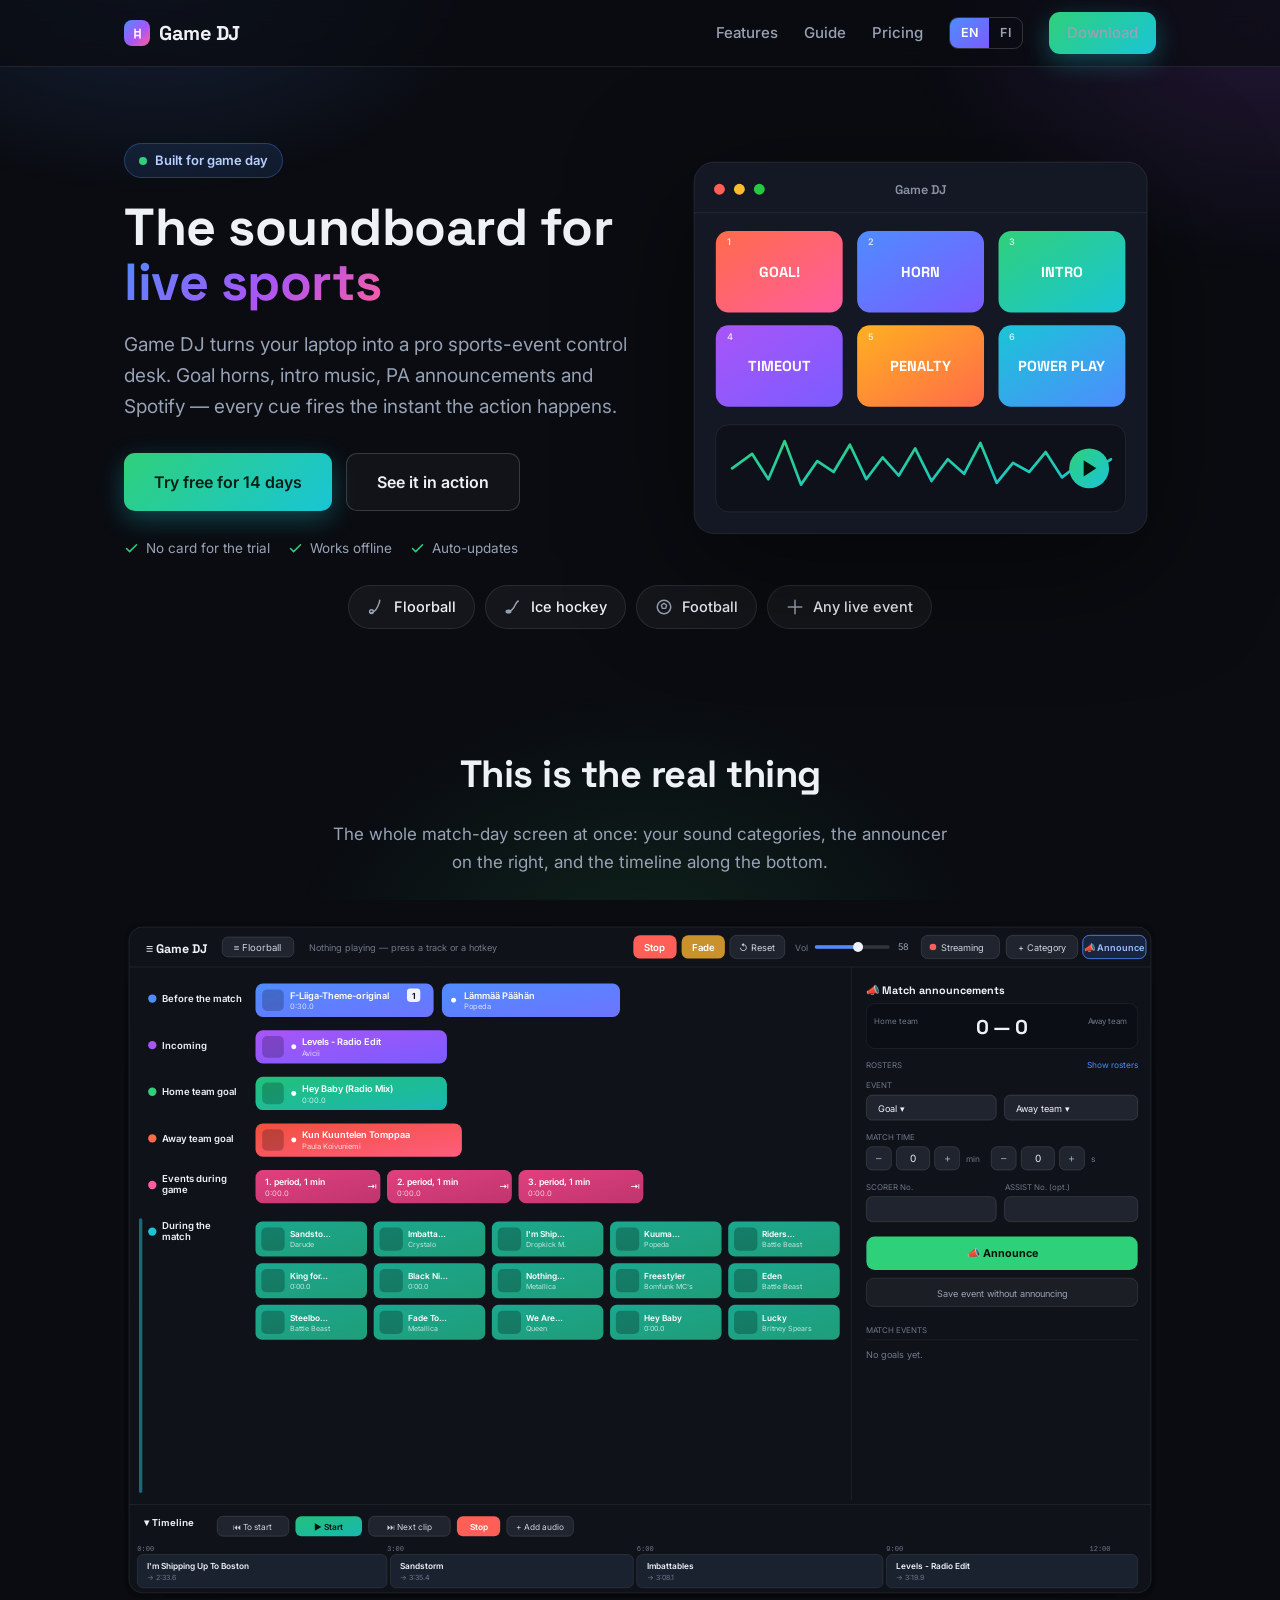
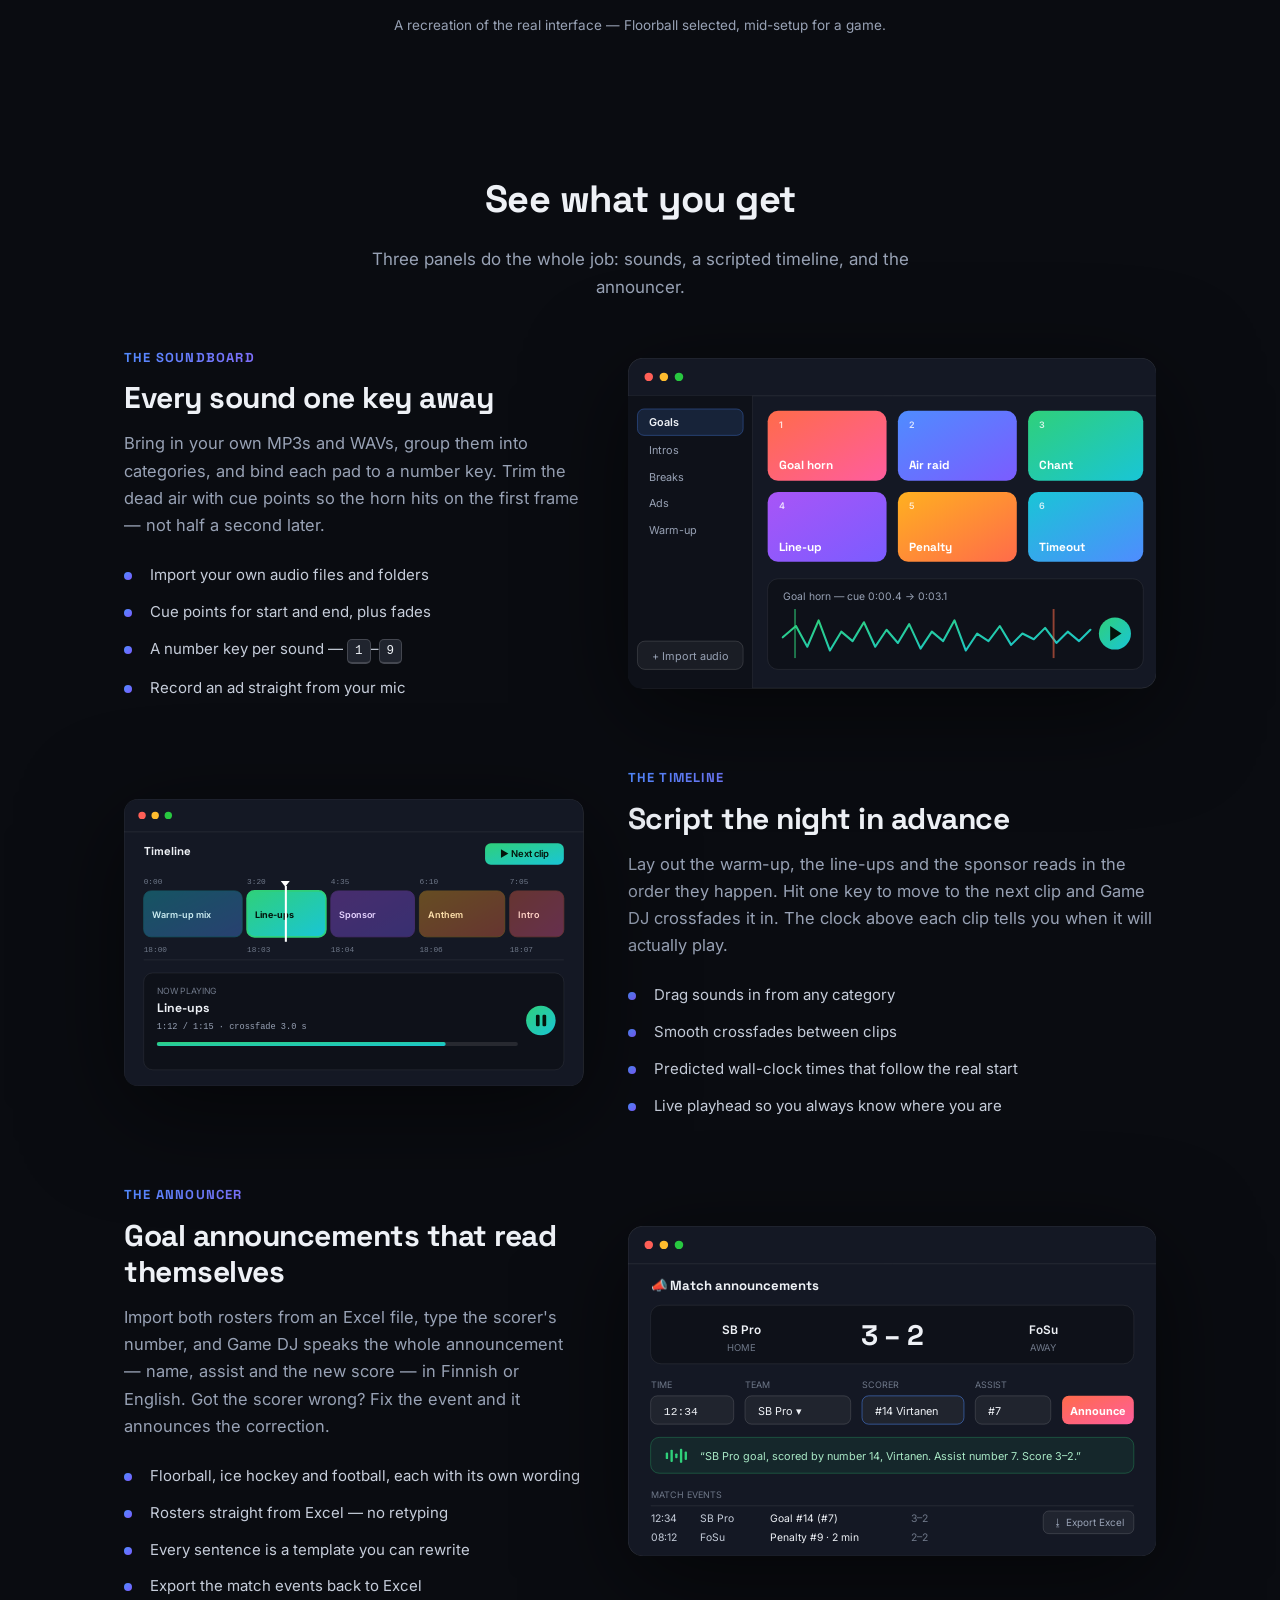
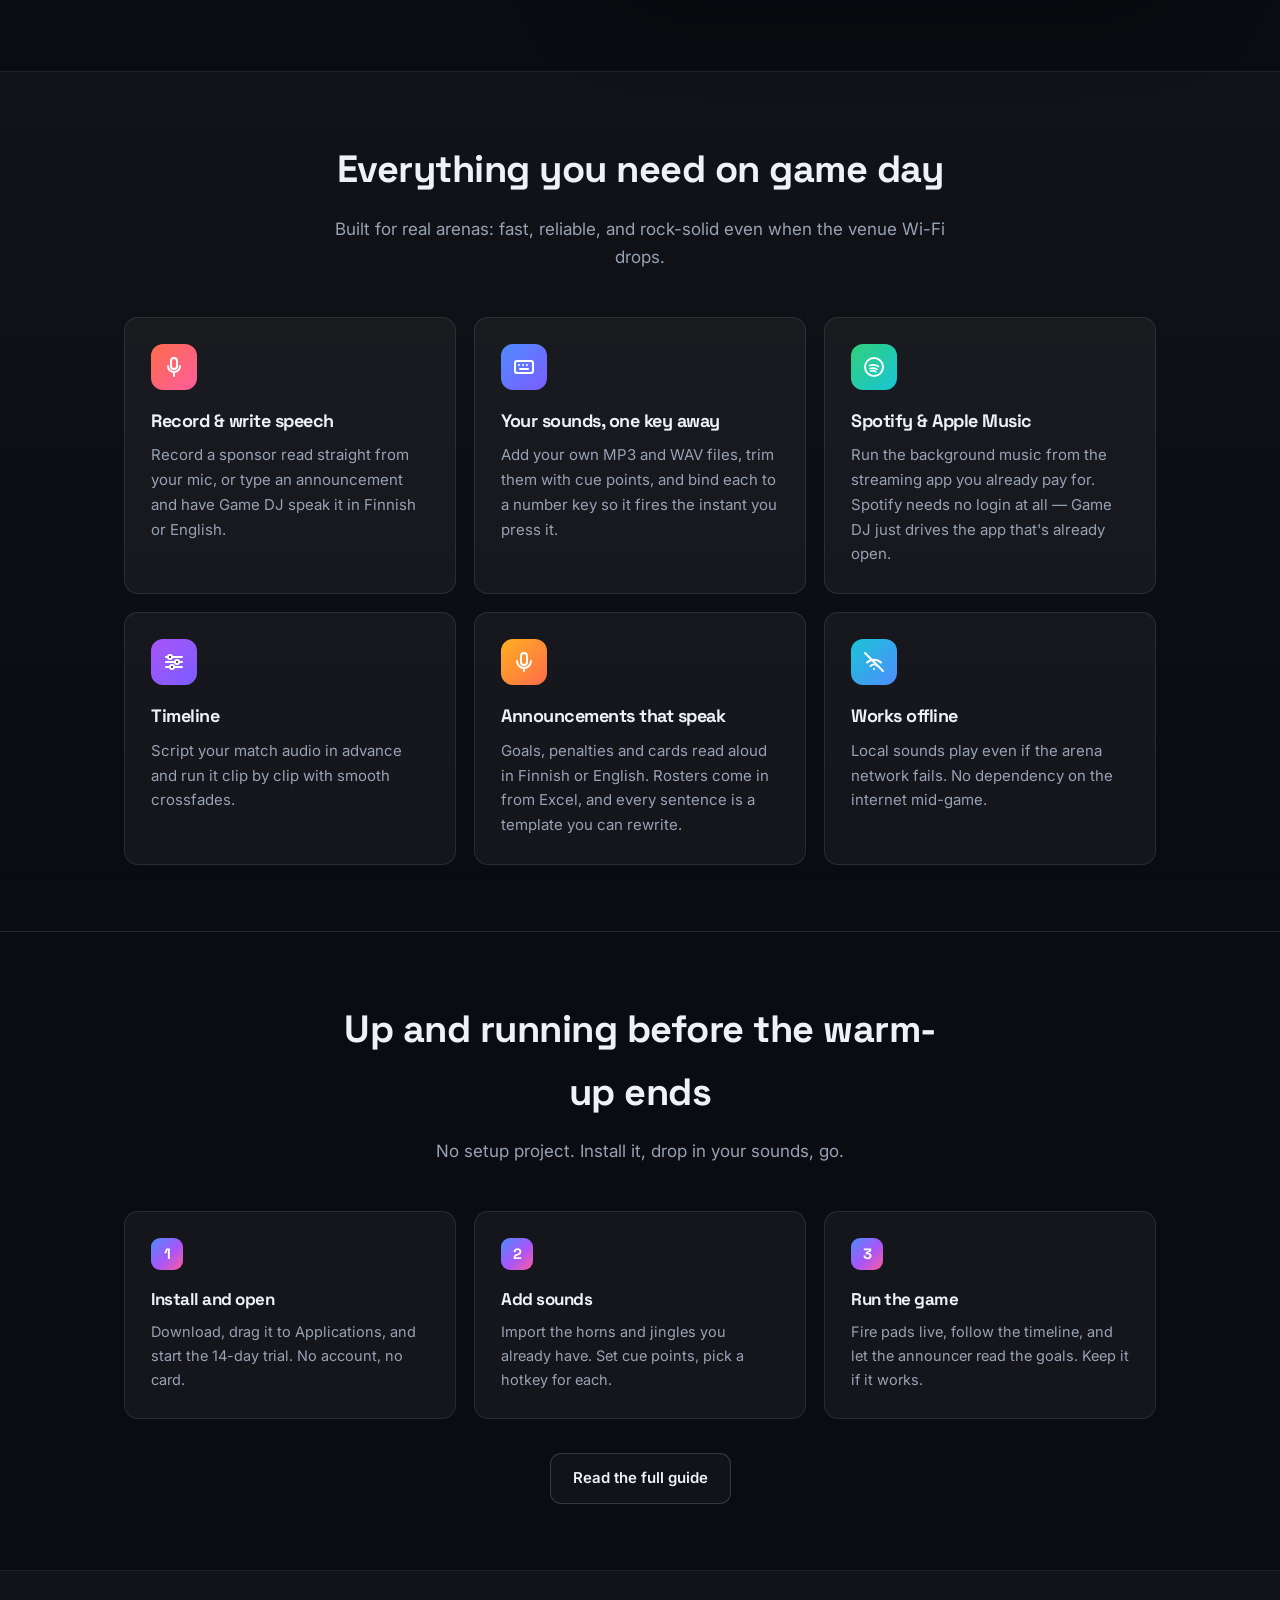
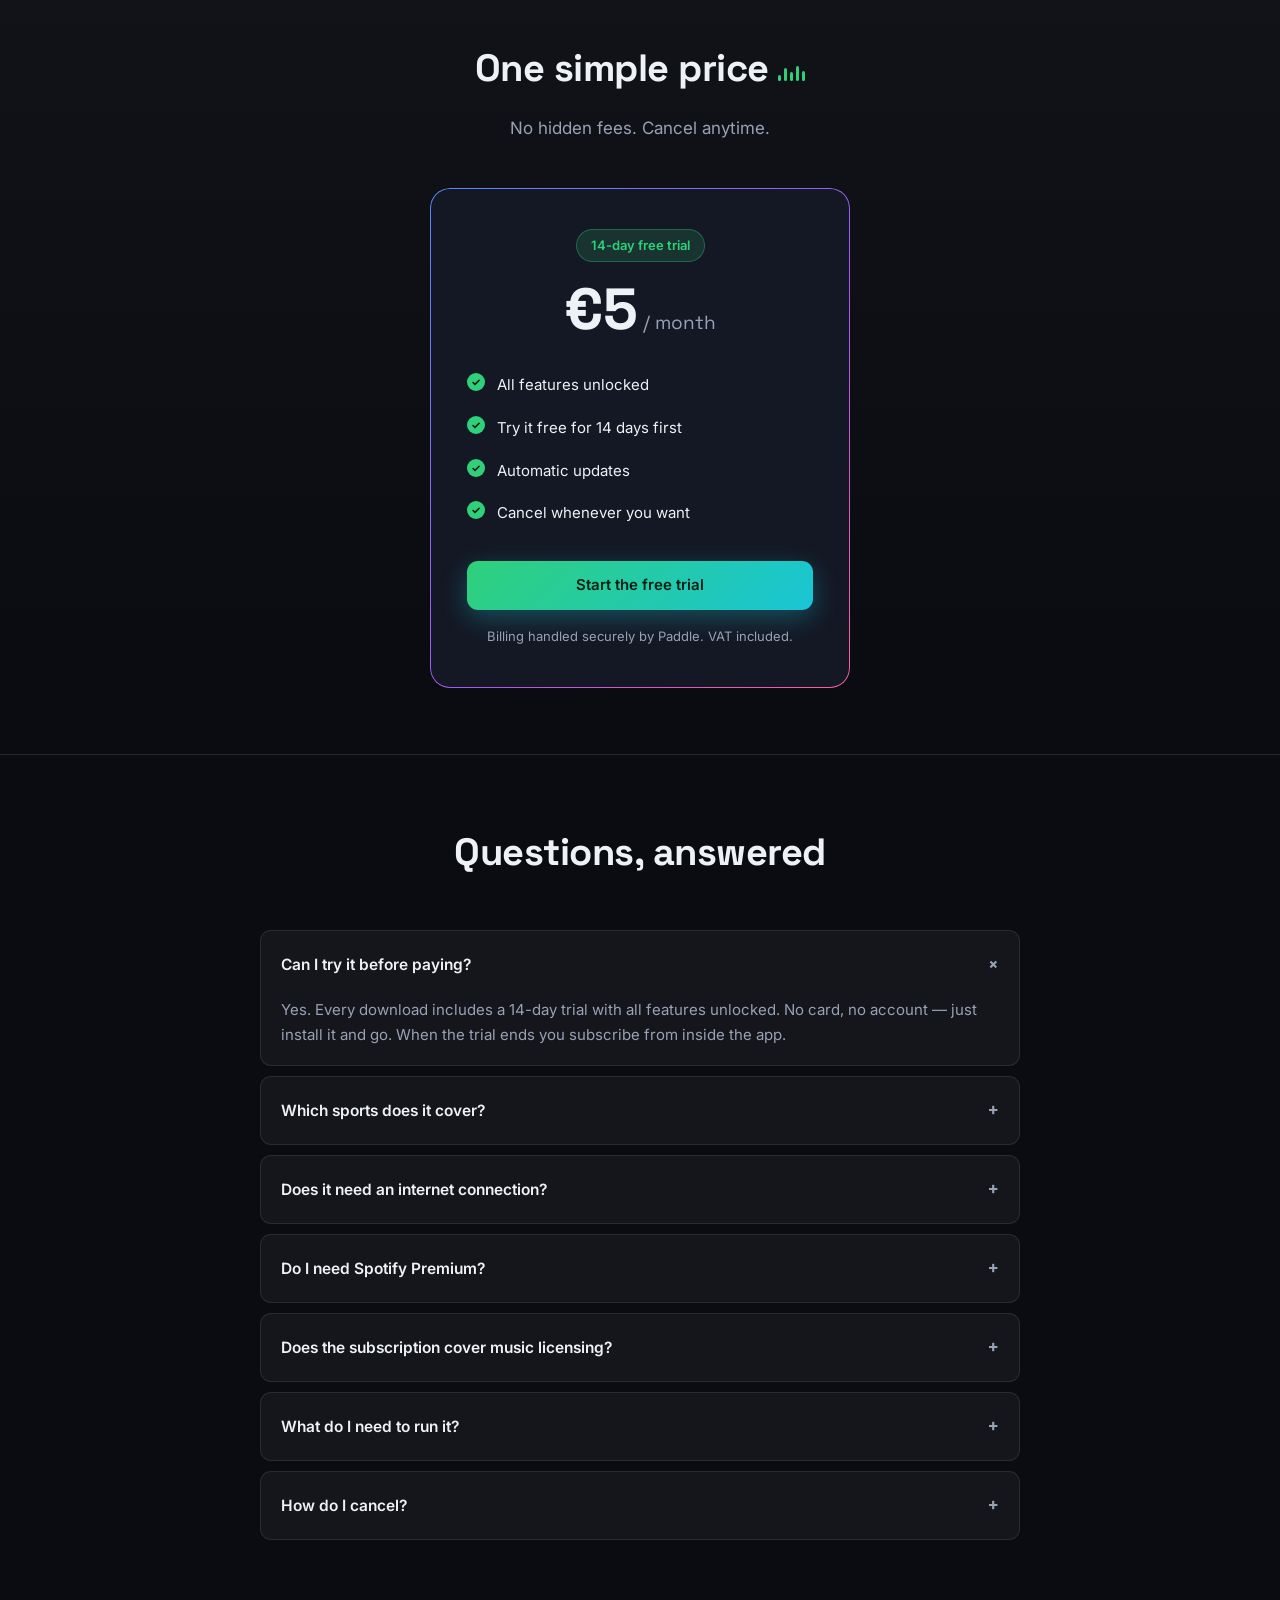
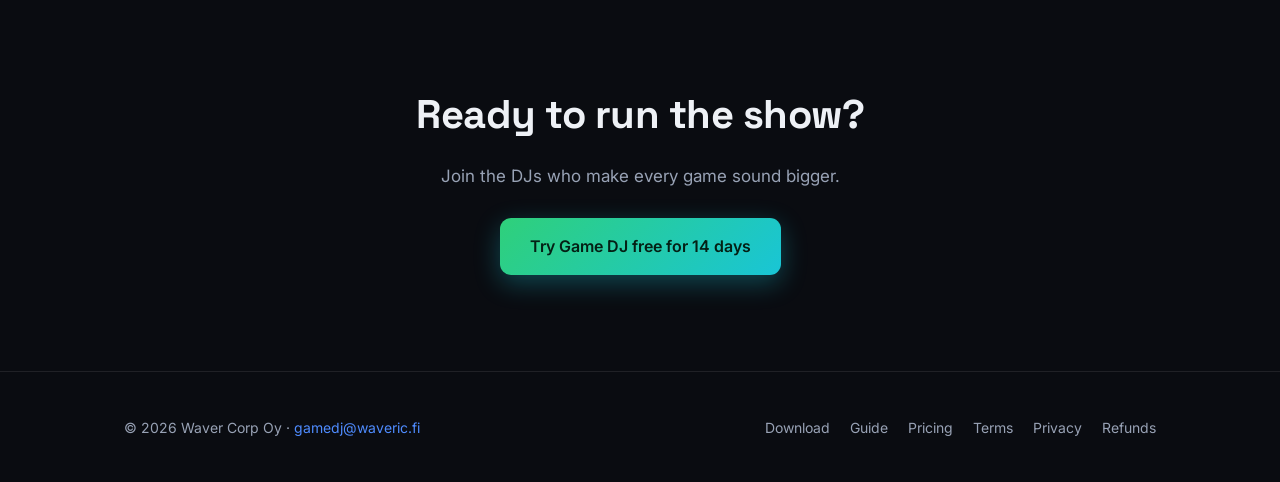
==== commit a39f2d8e: "Sivut: Windows-lataus aktiiviseksi (v0.1.5) - download.html + fi/download.html: Windows-kortti "työn" ====
--- a/index.html
+++ b/index.html
@@ -560,7 +560,7 @@
         </details>
         <details>
           <summary>What do I need to run it?</summary>
-          <div class="faq-a">A Mac with Apple Silicon (M1 or newer) running macOS 11 or later. A Windows version is in the works. See the <a href="download.html">download page</a> for the current state.</div>
+          <div class="faq-a">A Mac with Apple Silicon (M1 or newer) running macOS 11 or later, or a 64-bit Windows 10 or 11 machine. Both builds are on the <a href="download.html">download page</a>.</div>
         </details>
         <details>
           <summary>How do I cancel?</summary>
--- a/styles.css
+++ b/styles.css
@@ -94,7 +94,9 @@
 }
 .badge-pill .pulse { width: 8px; height: 8px; border-radius: 50%; background: var(--green); box-shadow: 0 0 0 0 rgba(47,208,122,.6); animation: pulse 2s infinite; }
 @keyframes pulse { 0%{box-shadow:0 0 0 0 rgba(47,208,122,.5)} 70%{box-shadow:0 0 0 8px rgba(47,208,122,0)} 100%{box-shadow:0 0 0 0 rgba(47,208,122,0)} }
-.hero h1 { font-size: 58px; line-height: 1.04; margin-bottom: 20px; font-weight: 700; }
+/* 10cqi keeps the longest word (~9.2× font-size wide) inside the column with margin;
+   cap 58px is the design size, floor 24px guards ultra-narrow screens. */
+.hero h1 { font-size: clamp(24px, 10cqi, 58px); line-height: 1.04; margin-bottom: 20px; font-weight: 700; }
 .hero p.lead { font-size: 19px; color: var(--muted); max-width: 520px; margin-bottom: 30px; }
 .cta-row { display: flex; gap: 14px; flex-wrap: wrap; }
 .trust-row { margin-top: 26px; display: flex; gap: 18px; flex-wrap: wrap; color: var(--muted); font-size: 13.5px; }
@@ -334,21 +336,21 @@
 .note p:last-child { margin-bottom: 0; }
 .note strong { color: var(--text); }
 
-/* Long Finnish compounds ("urheilutapahtumiin") set a wide min-content floor.
-   Grid columns default to min-width:auto, so that floor overflows the container
-   instead of wrapping — body's overflow-x:hidden then silently clips it.
-   min-width:0 lets the column shrink; overflow-wrap breaks an oversized word only
-   as a last resort. NO hyphens:auto — it inserts hyphens mid-word even when the
-   word would fit ("näppäimen pääs-sä"), which reads as a typo. */
+/* Headings must always show whole words — never split "urheilutapahtumiin"
+   mid-word. overflow-wrap:normal forbids the break (no hyphens either). To keep
+   the longest word from then overflowing, the hero h1 scales to its OWN column
+   width via a container query (cqi) — so it fits whether the column is the full
+   viewport (mobile) or the ~half-width hero column (desktop). min-width:0 lets
+   the grid track shrink so cqi measures the real column width. */
 .hero-grid > * { min-width: 0; }
+.hero-grid > div:first-child { container-type: inline-size; }
 .hero h1, .section-head h2, .cta-final h2, .shot-text h3 {
-  overflow-wrap: break-word;
+  overflow-wrap: normal;
 }
 
 @media (max-width: 860px) {
   .hero-grid { grid-template-columns: 1fr; }
   .board-wrap { order: -1; max-width: 460px; margin: 0 auto; }
-  .hero h1 { font-size: 44px; }
   .nav-links a.hide-sm { display: none; }
   .section-head h2 { font-size: 30px; }
   .nav-links { gap: 14px; }
@@ -370,7 +372,6 @@
   .nav-links { gap: 10px; }
   .nav-links .btn { padding: 8px 12px !important; font-size: 13.5px; }
   .lang-switch a { padding: 5px 8px; font-size: 12px; }
-  .hero h1 { font-size: 34px; }
   .hero p.lead { font-size: 17px; }
   .section-head h2, .cta-final h2 { font-size: 25px; }
   .shot-text h3 { font-size: 24px; }
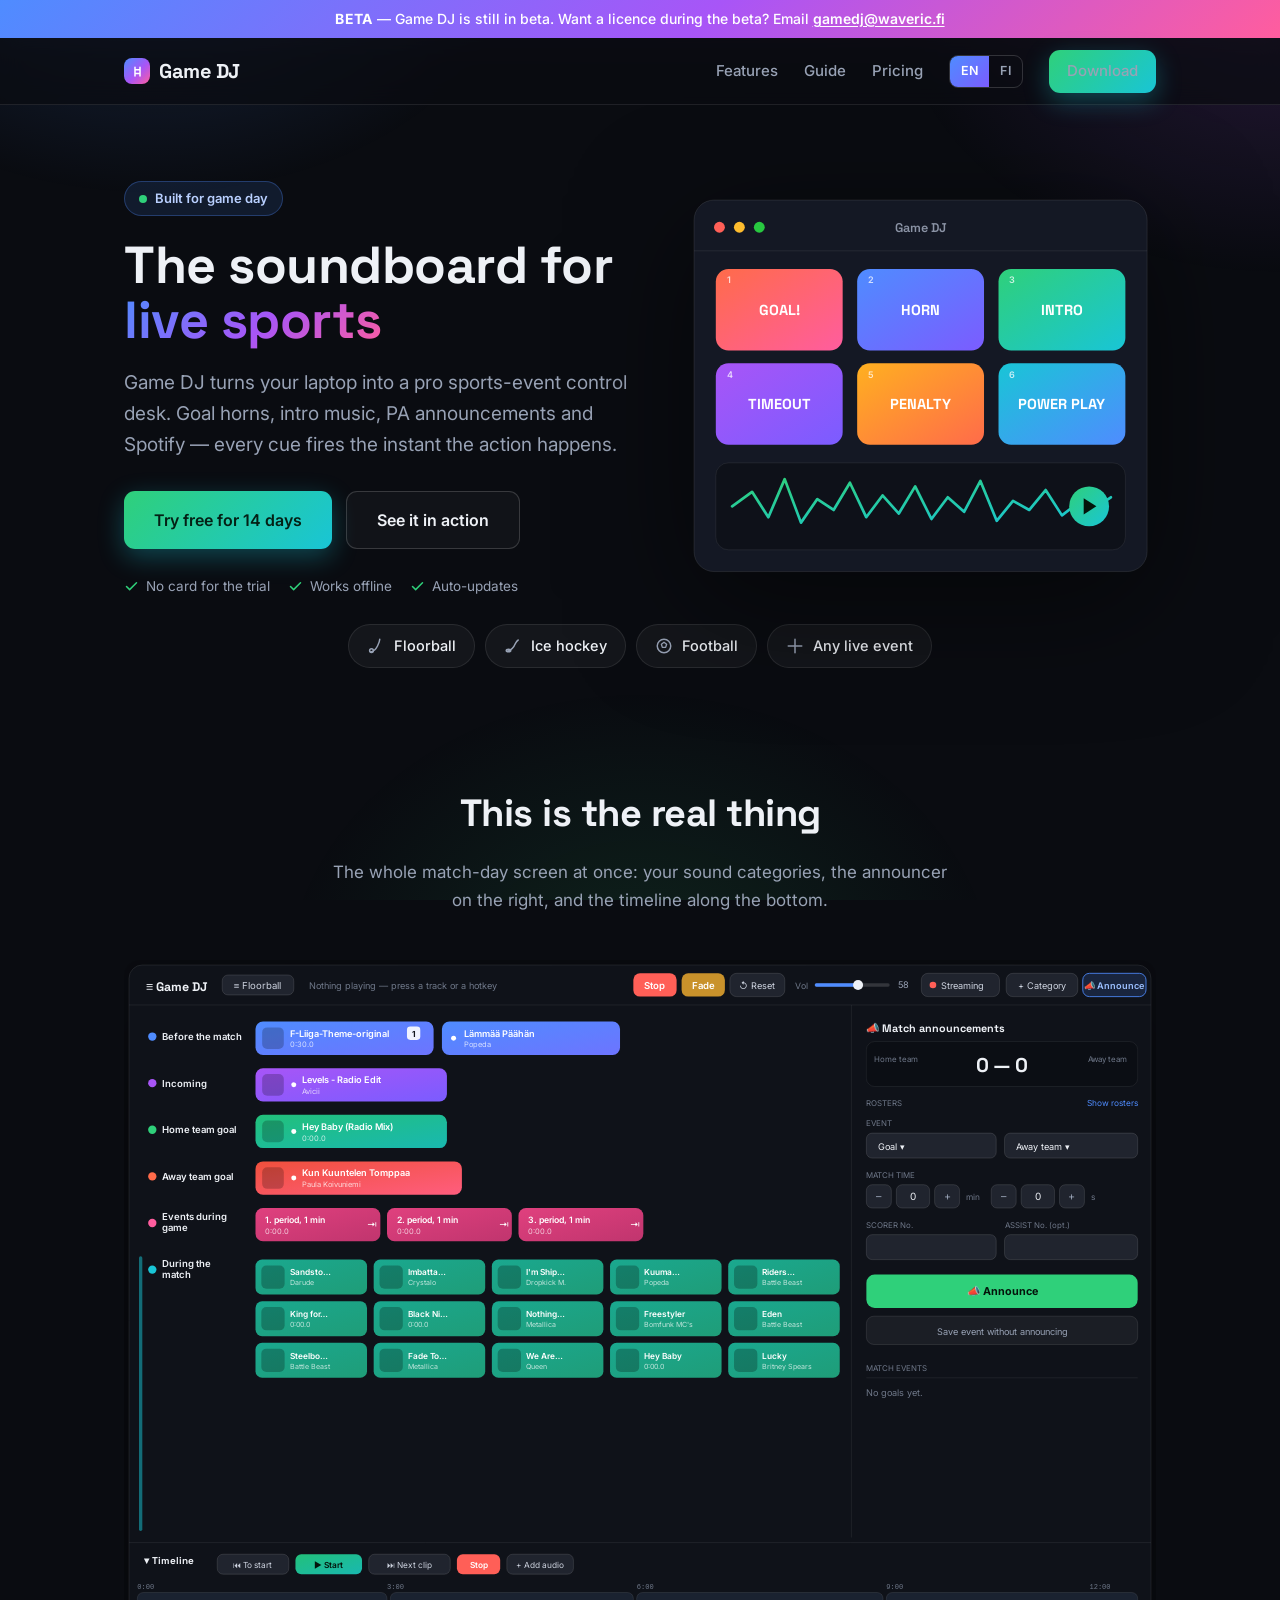
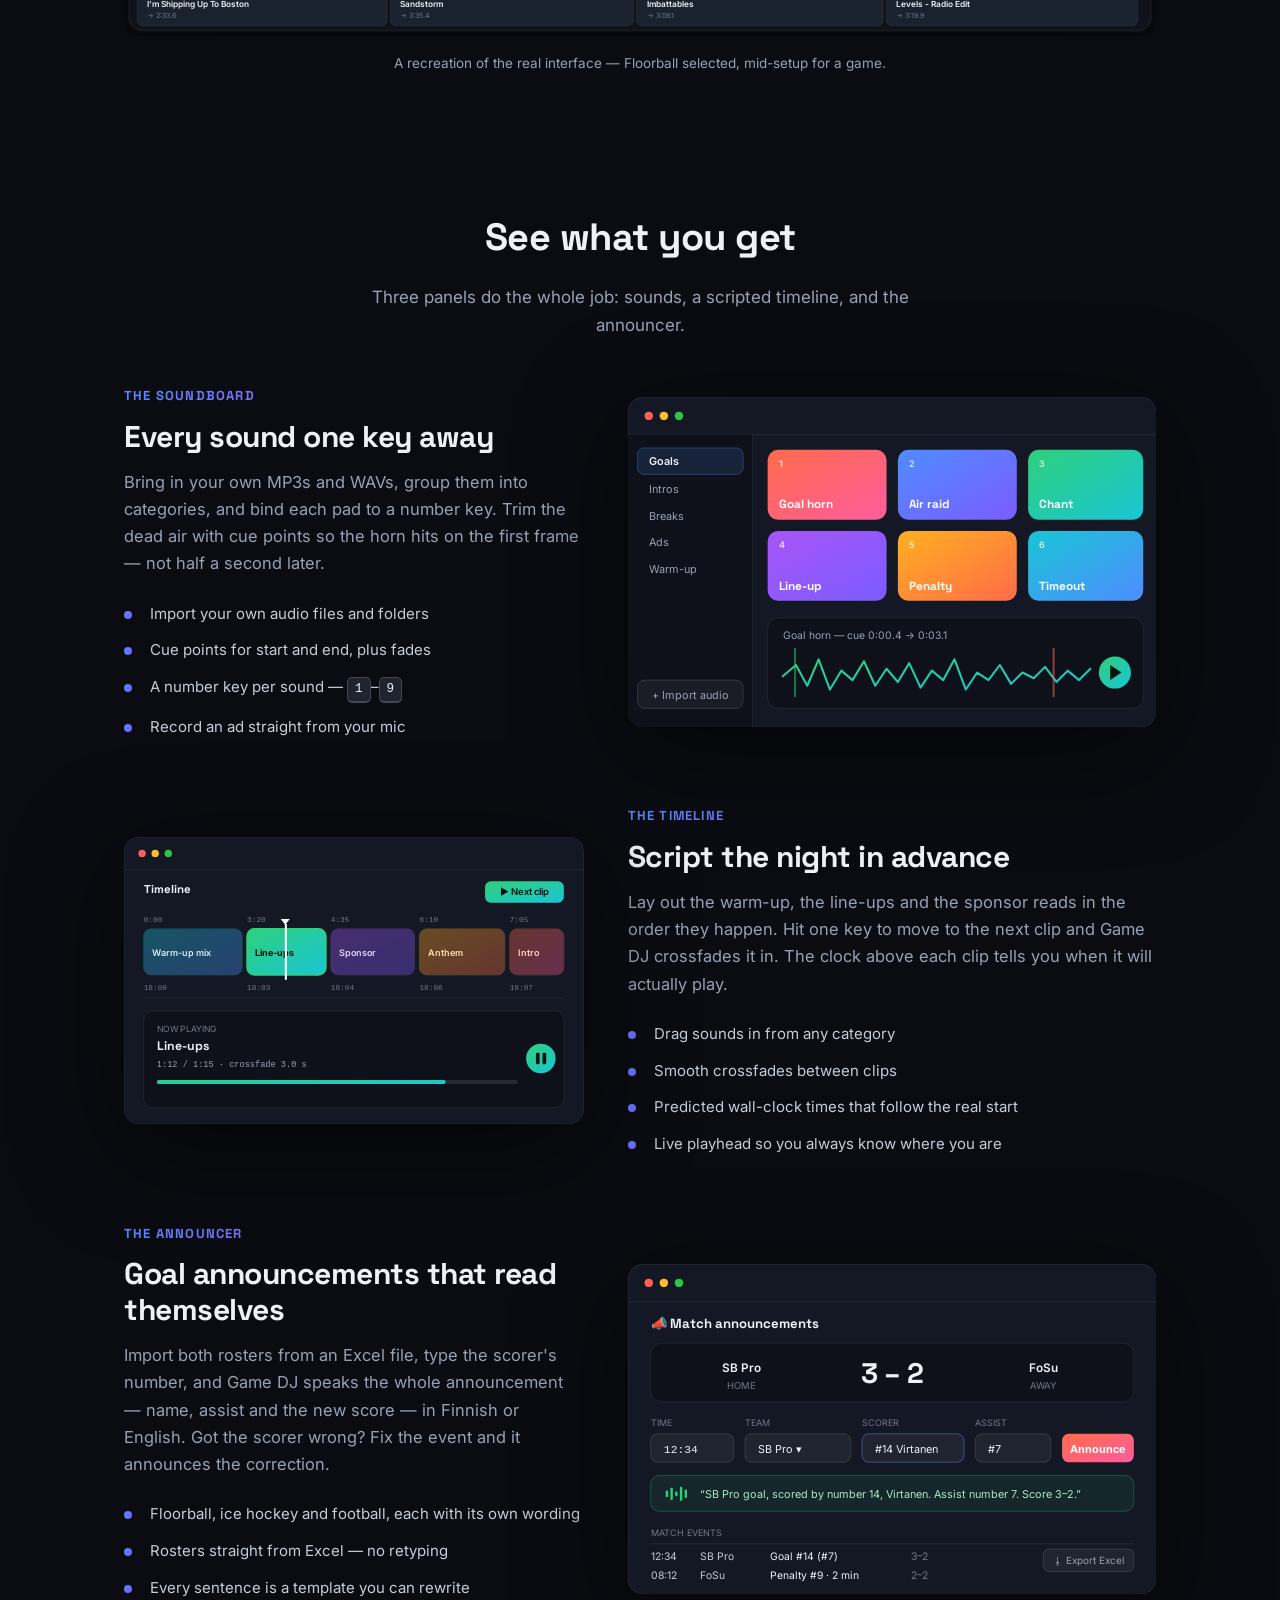
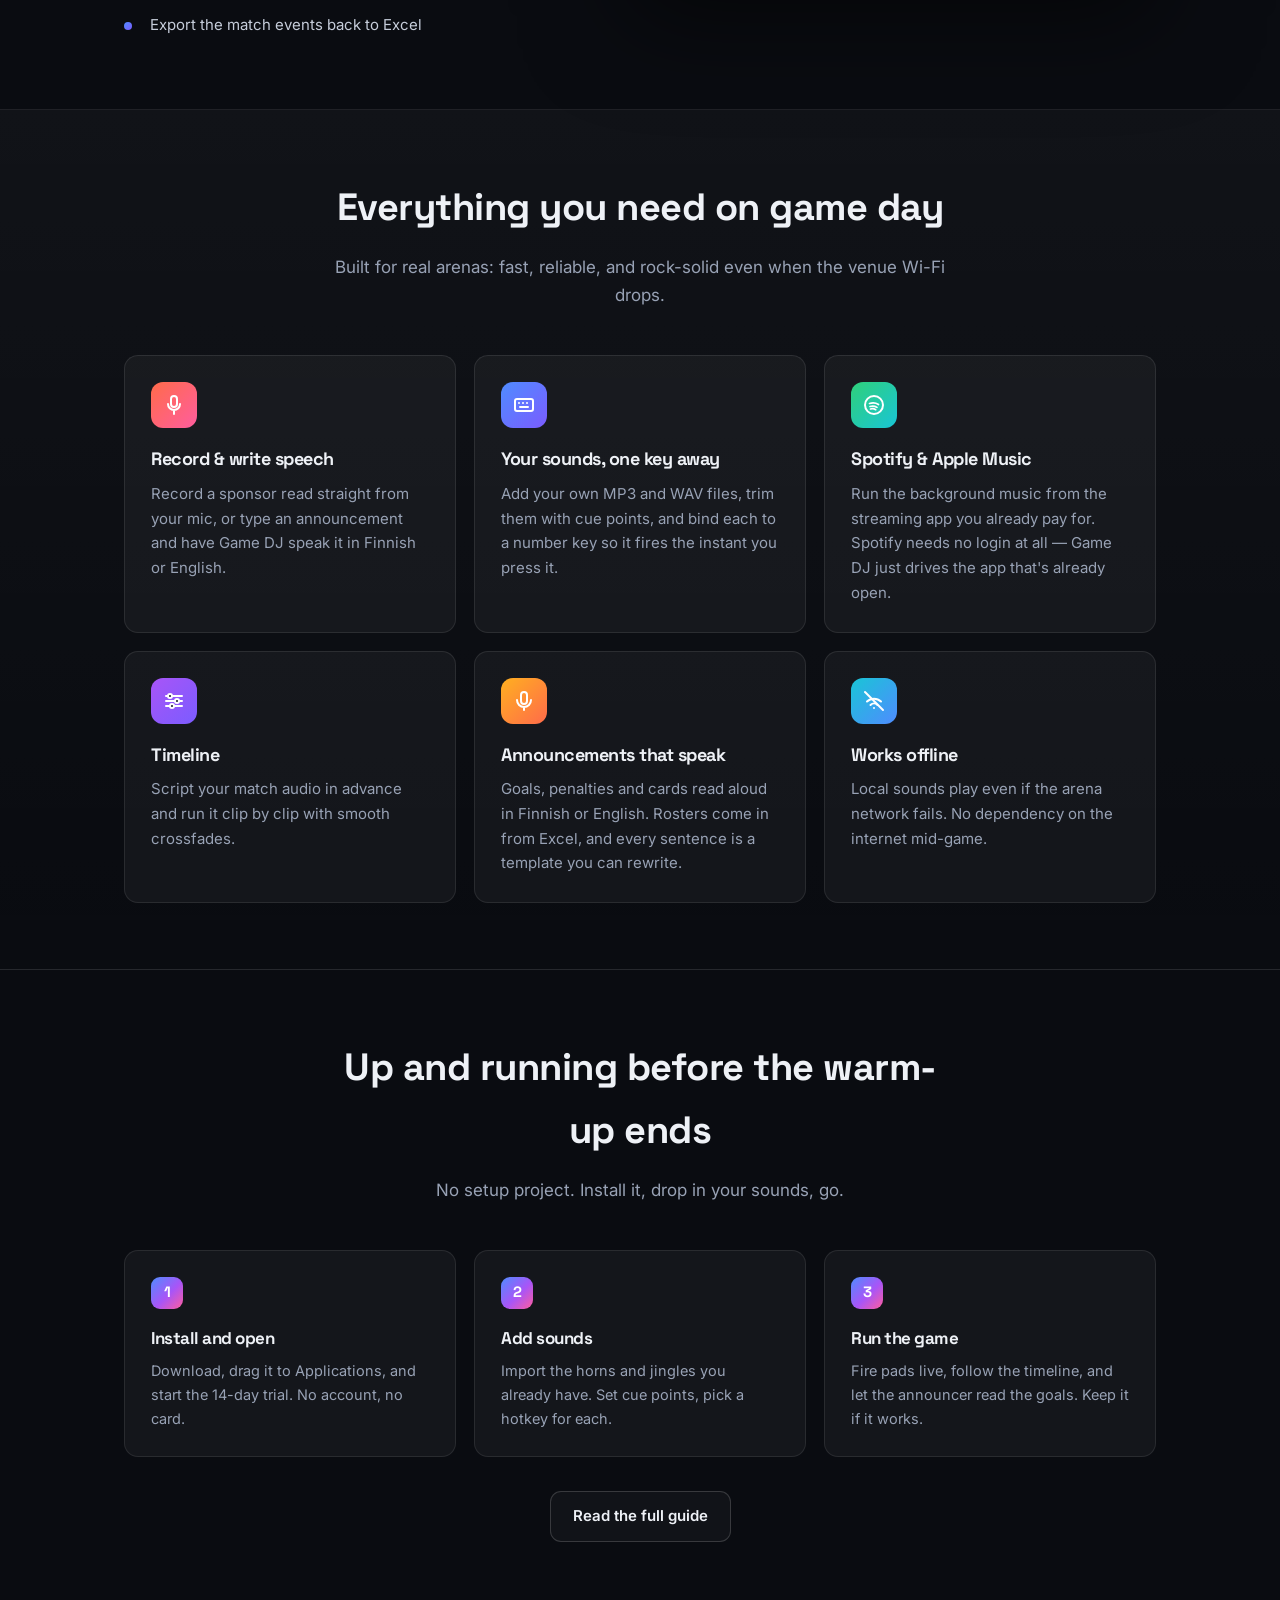
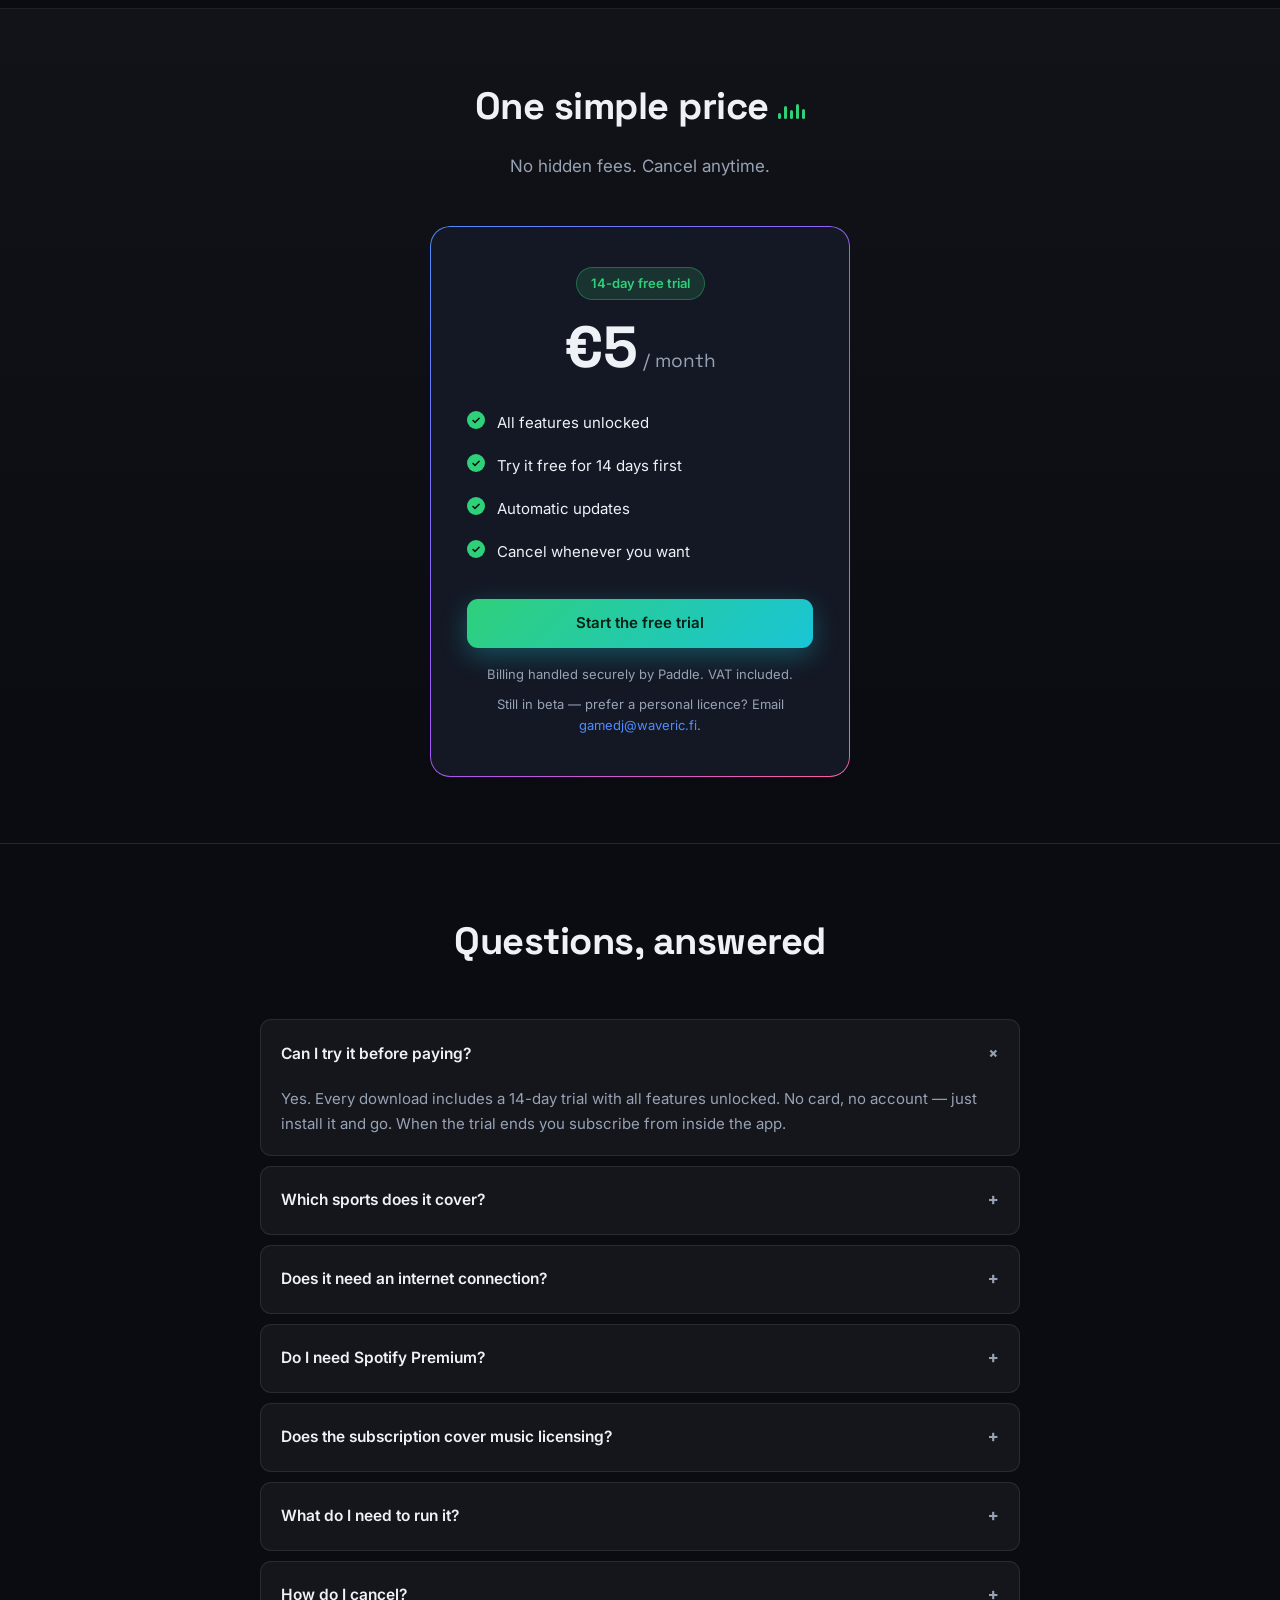
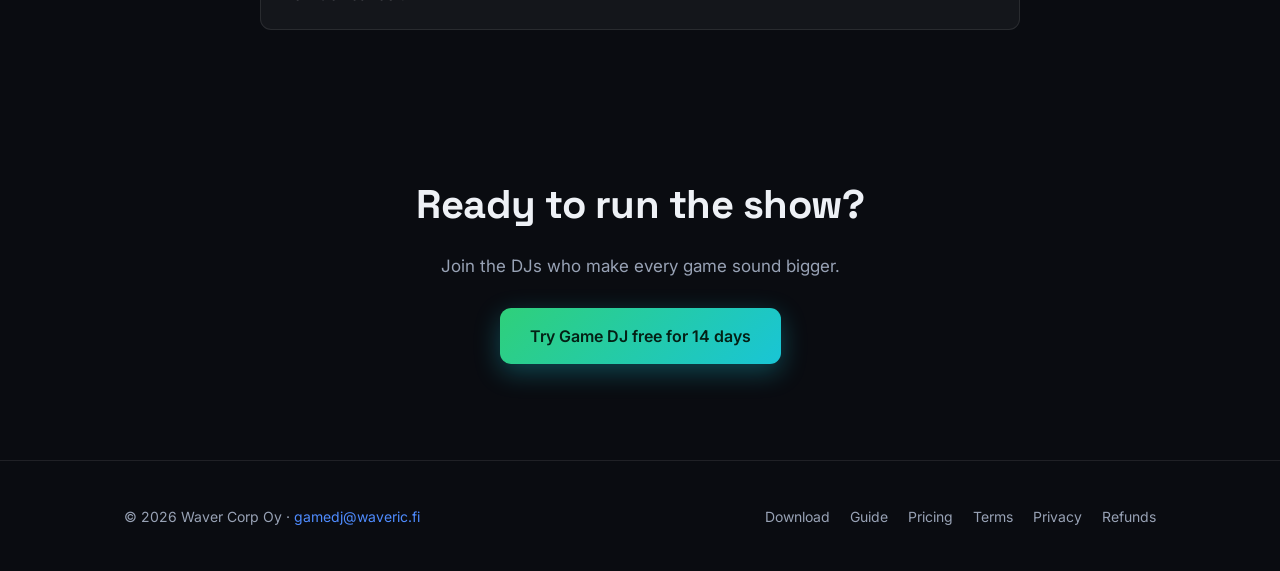
==== commit 4d06f128: "Beta-viestintä sivuille: banneri + lisenssi sähköpostitse - lang.js + styles.css: site-wide beta-ban" ====
--- a/index.html
+++ b/index.html
@@ -528,6 +528,7 @@
         </ul>
         <a href="download.html" class="btn btn-primary" style="width:100%; justify-content:center;">Start the free trial</a>
         <p class="price-note">Billing handled securely by Paddle. VAT included.</p>
+        <p class="price-note" style="margin-top:8px;">Still in beta — prefer a personal licence? Email <a href="mailto:gamedj@waveric.fi?subject=Game%20DJ%20beta%20licence">gamedj@waveric.fi</a>.</p>
       </div>
     </div>
   </section>
--- a/styles.css
+++ b/styles.css
@@ -381,3 +381,18 @@
   .docs-body h2 { font-size: 23px; }
   .btn-lg { padding: 14px 22px; font-size: 15px; }
 }
+
+/* Beta-ilmoitusbanneri — lang.js injektoi sen jokaisen sivun ylälaitaan.
+   Betan päättyessä: poista tämä lohko + banner()-kutsu lang.js:stä. */
+.beta-banner {
+  background: var(--grad-brand);
+  color: #fff;
+  text-align: center;
+  font-size: 14px;
+  font-weight: 500;
+  line-height: 1.45;
+  padding: 9px 16px;
+}
+.beta-banner strong { font-weight: 700; letter-spacing: .02em; }
+.beta-banner a { color: #fff; font-weight: 600; text-decoration: underline; text-underline-offset: 2px; }
+.beta-banner a:hover { opacity: .85; }
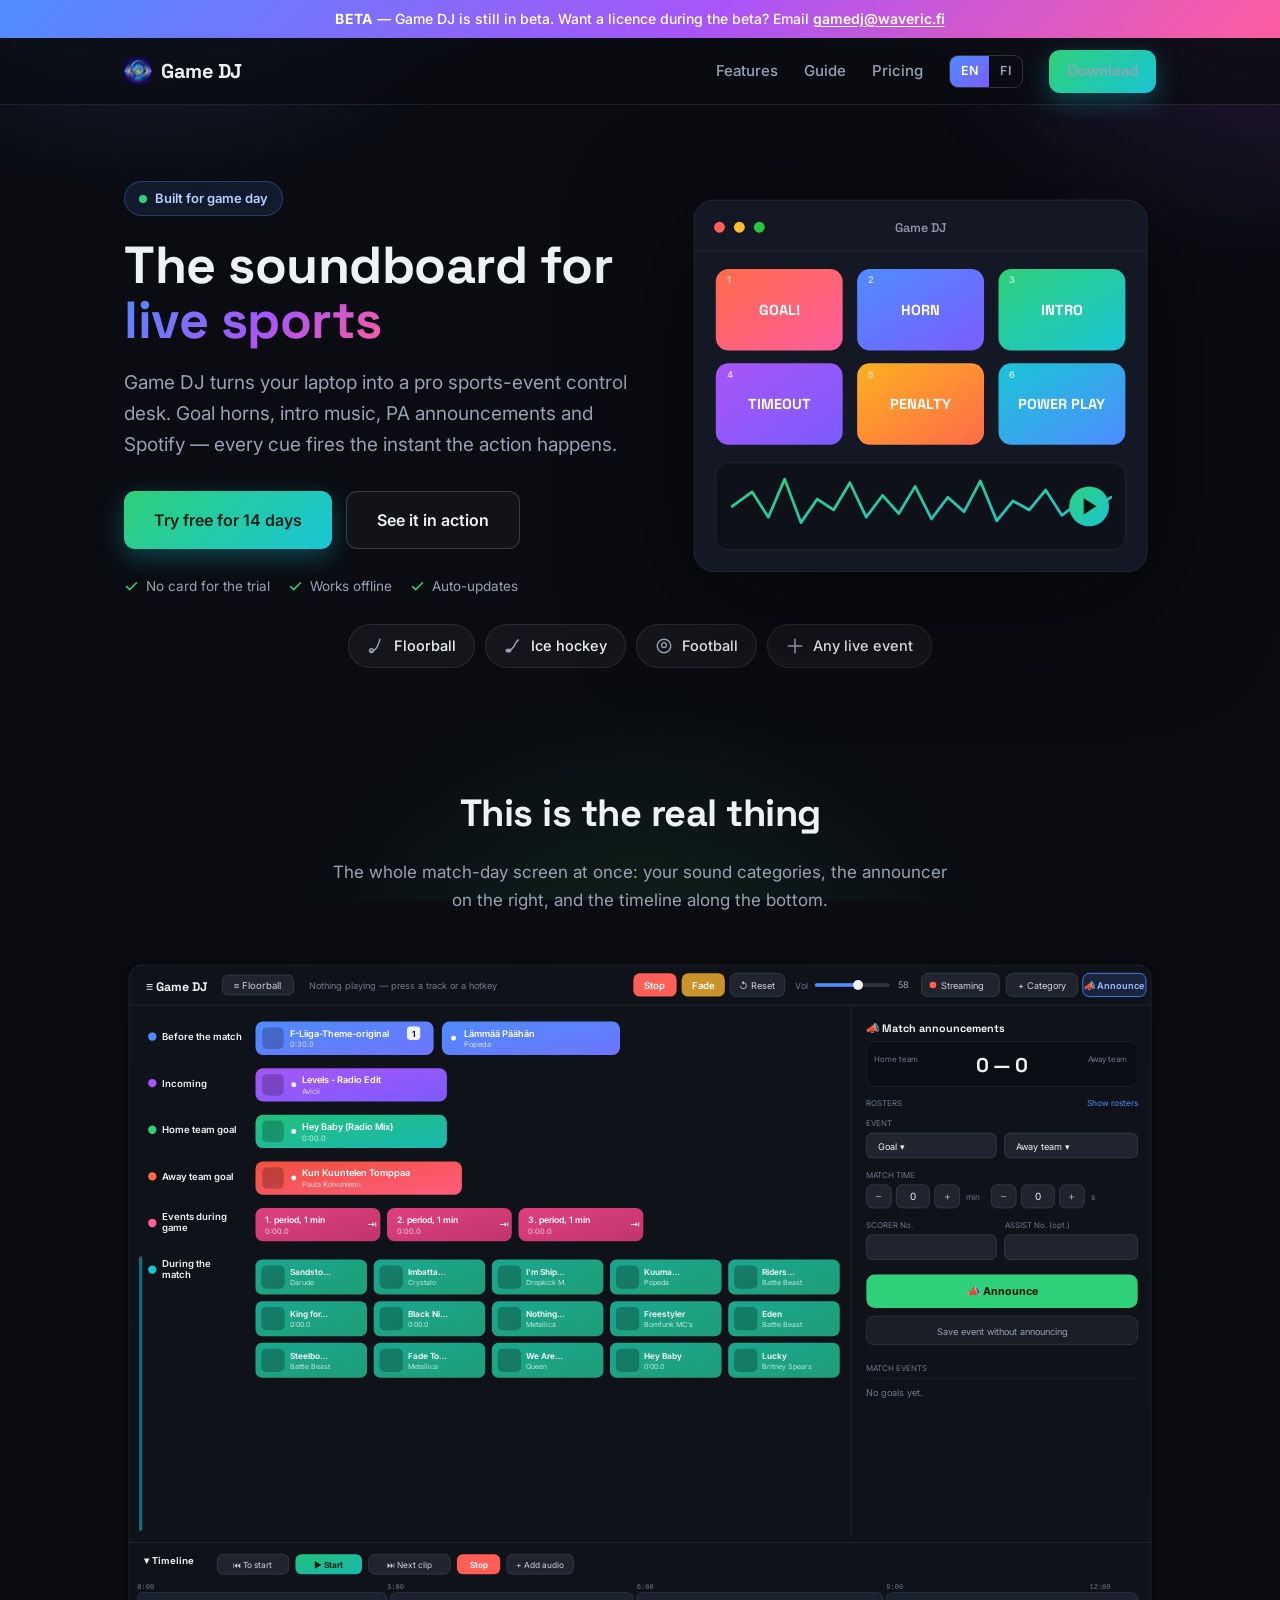
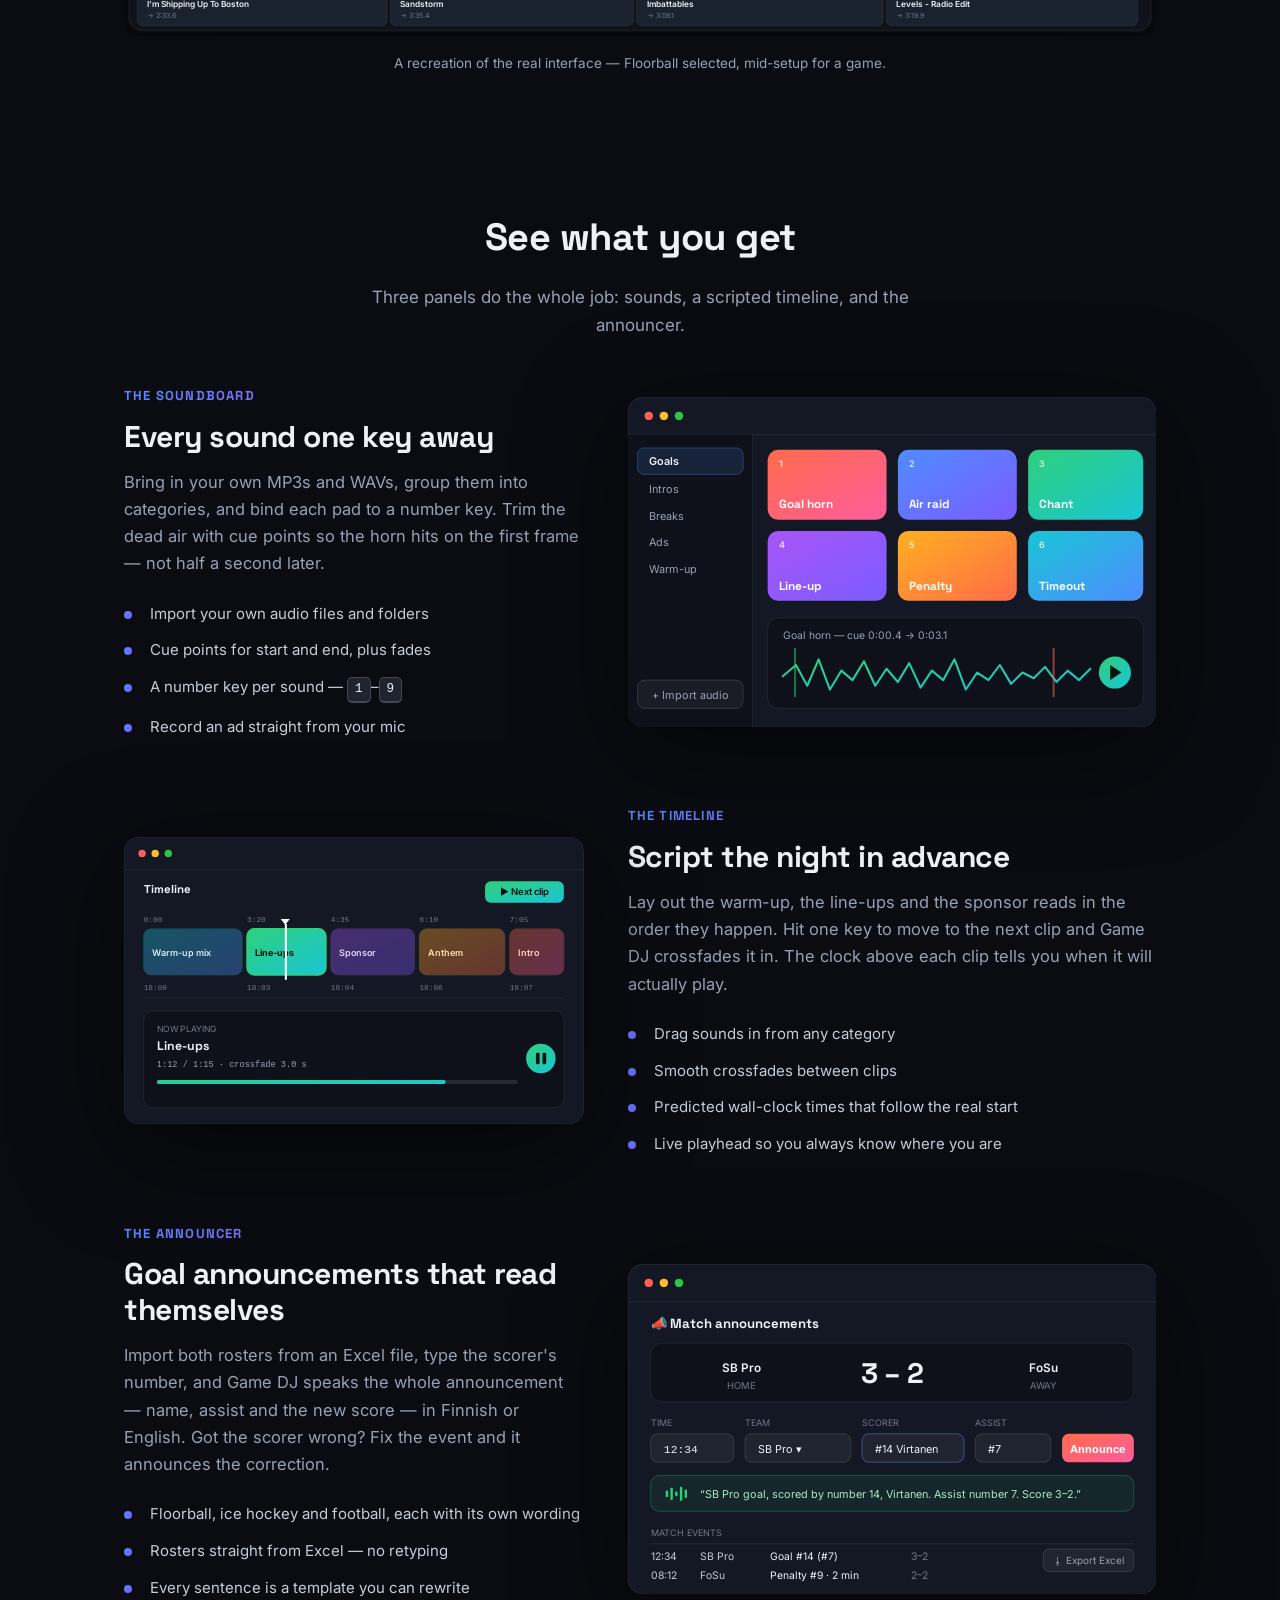
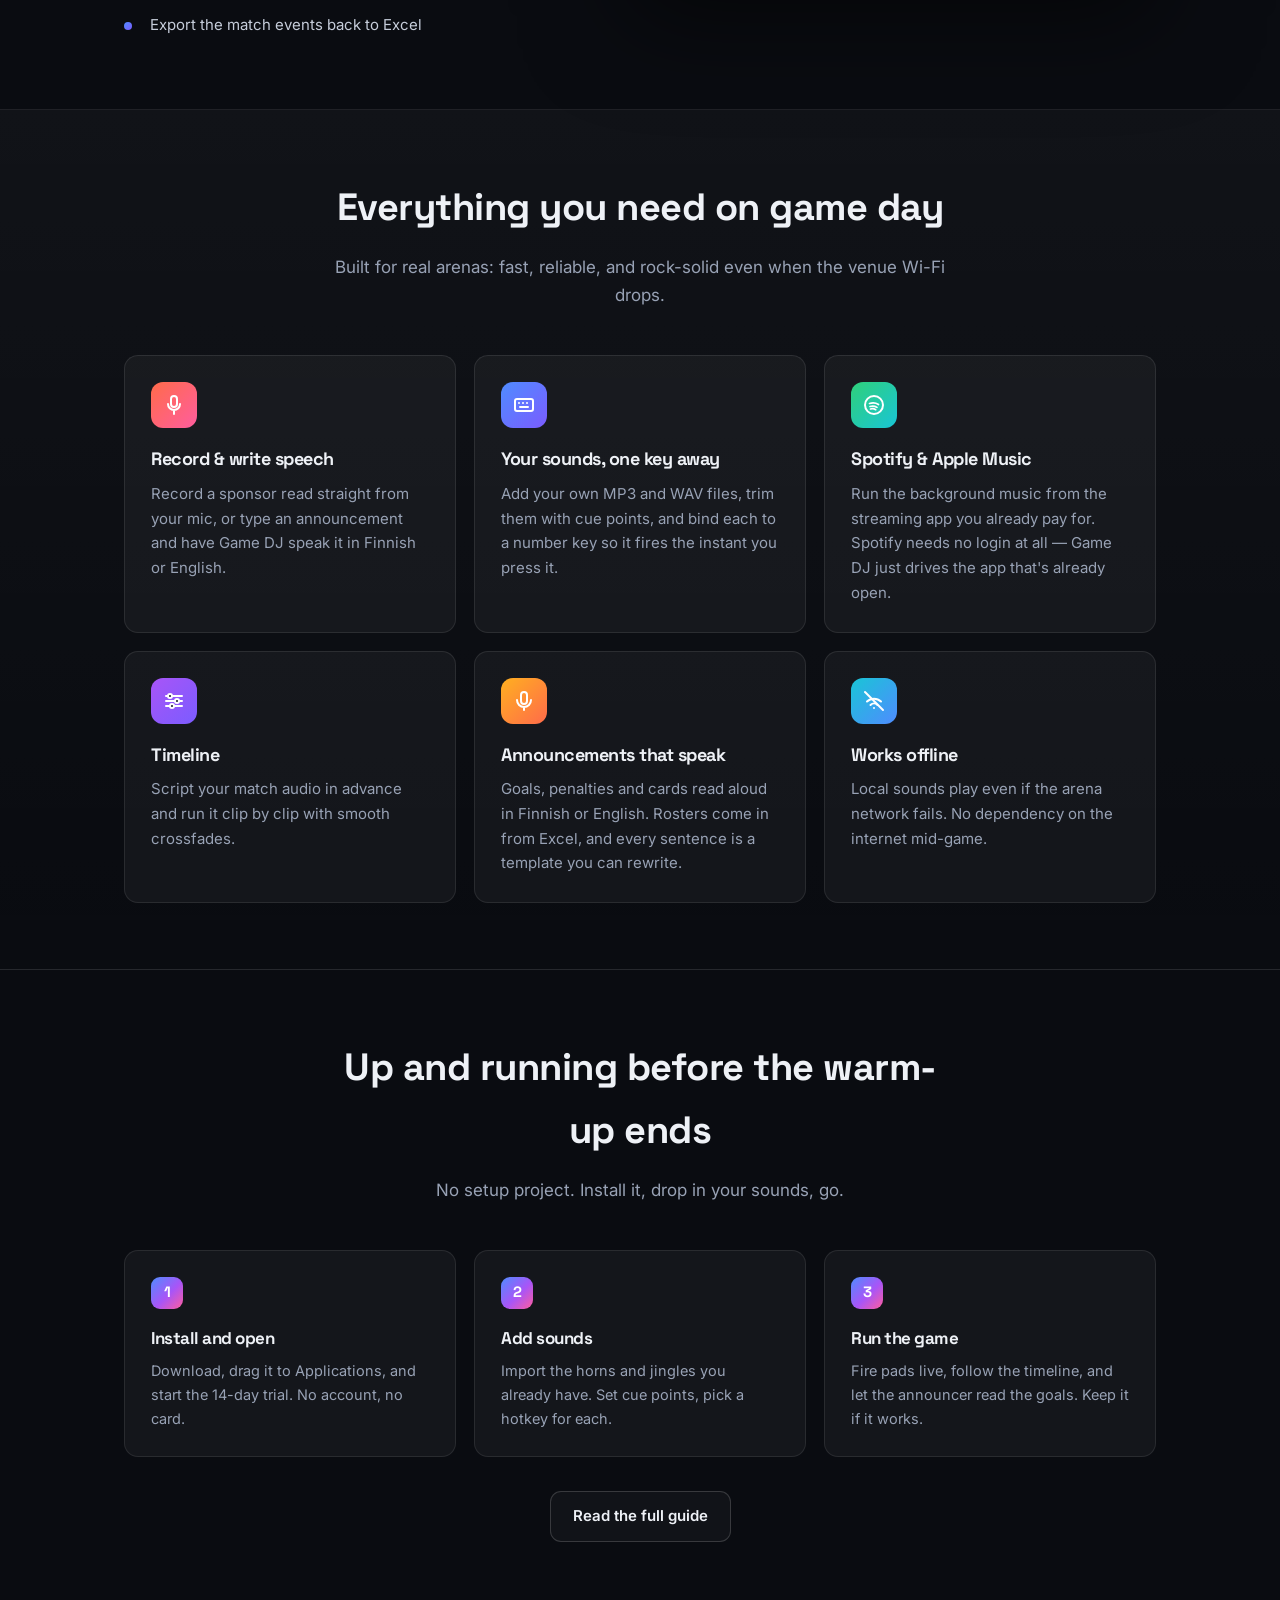
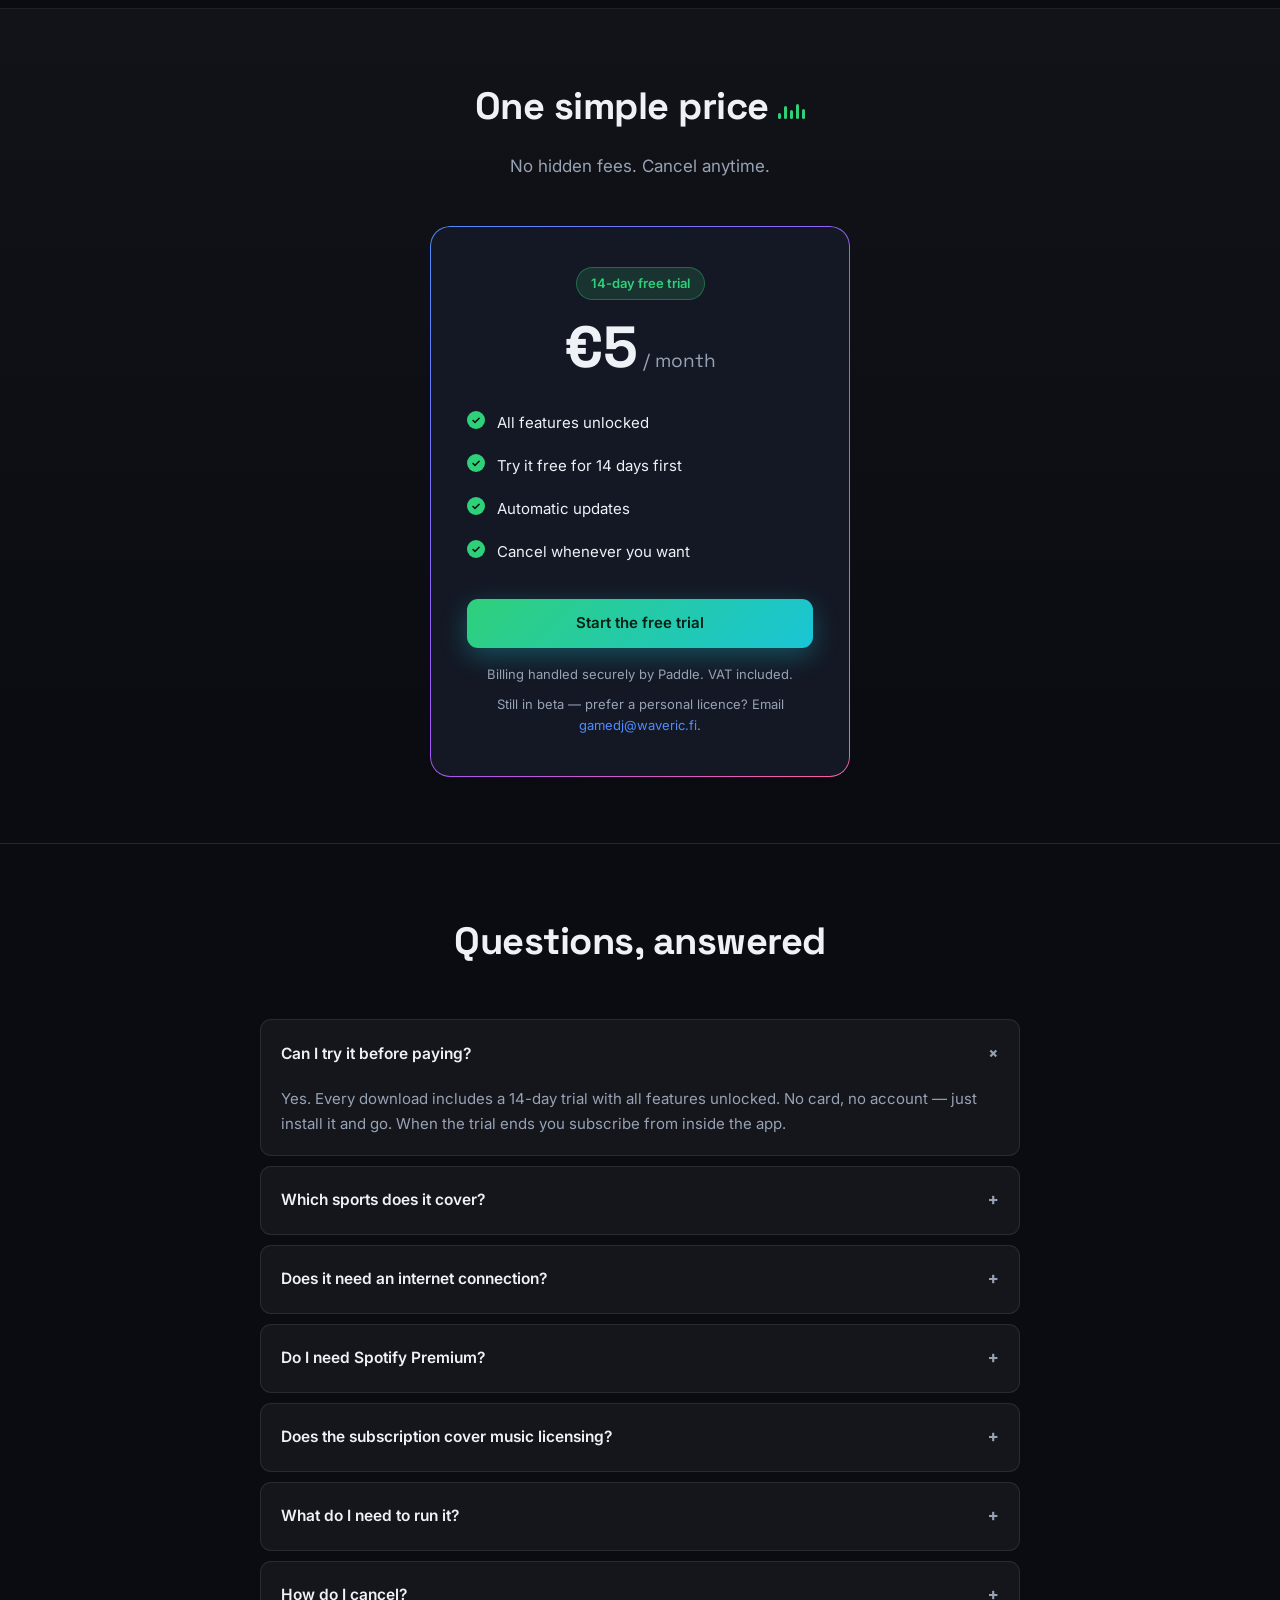
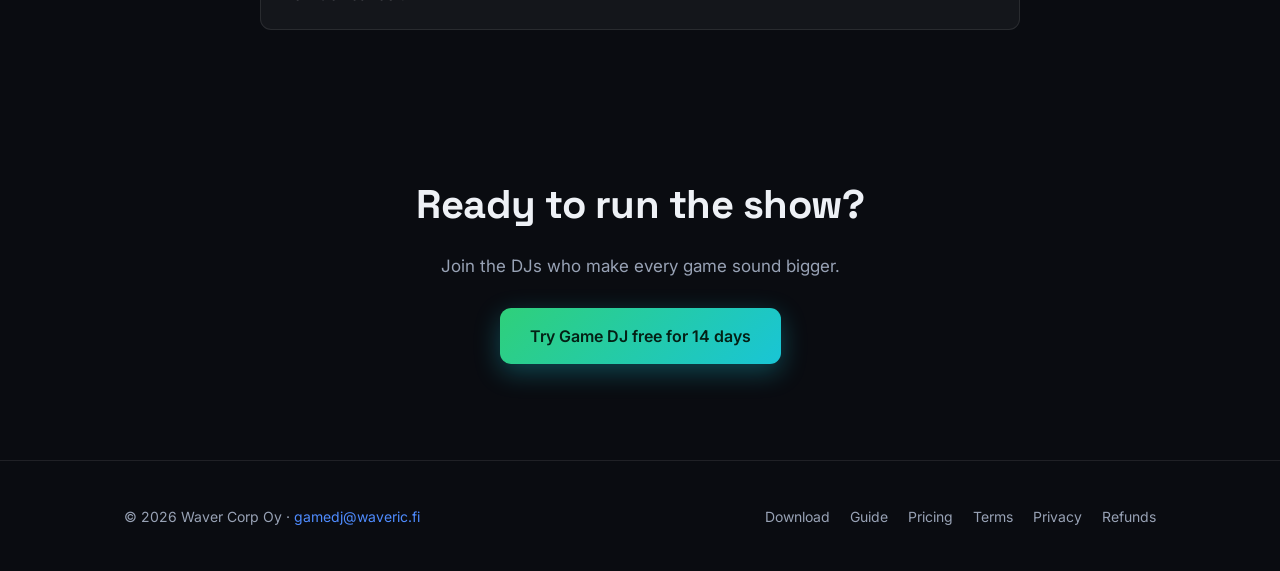
==== commit 72e89057: "Lisää Game DJ -logo sivuille: nav, favicon, og:image - assets/: logo (256), apple-touch (180), favic" ====
--- a/index.html
+++ b/index.html
@@ -14,13 +14,22 @@
 <link rel="preconnect" href="https://fonts.gstatic.com" crossorigin>
 <link href="https://fonts.googleapis.com/css2?family=Inter:wght@400;500;600&family=Space+Grotesk:wght@500;600;700&display=swap" rel="stylesheet">
 <link rel="stylesheet" href="styles.css">
+<link rel="icon" type="image/png" sizes="32x32" href="/assets/favicon-32.png">
+<link rel="icon" type="image/png" sizes="16x16" href="/assets/favicon-16.png">
+<link rel="apple-touch-icon" href="/assets/apple-touch-icon.png">
+<meta property="og:type" content="website">
+<meta property="og:site_name" content="Game DJ">
+<meta property="og:image" content="https://gamedj.net/assets/icon-1024.png">
+<meta property="og:image:width" content="1024">
+<meta property="og:image:height" content="1024">
+<meta name="twitter:card" content="summary_large_image">
 </head>
 <body>
 
 <header class="nav">
   <div class="wrap nav-inner">
     <a href="index.html" class="logo">
-      <span class="dot"><svg viewBox="0 0 24 24" fill="none"><path d="M8 5v14M16 5v14M8 9h8M8 15h8" stroke="#fff" stroke-width="2.4" stroke-linecap="round"/></svg></span>
+      <img class="logo-mark" src="/assets/logo.png" alt="" width="28" height="28">
       Game DJ
     </a>
     <nav class="nav-links">
--- a/styles.css
+++ b/styles.css
@@ -65,6 +65,7 @@
   display: inline-flex; align-items: center; justify-content: center;
 }
 .logo .dot svg { width: 15px; height: 15px; }
+.logo .logo-mark { width: 28px; height: 28px; border-radius: 7px; display: block; }
 .nav-links { display: flex; gap: 26px; align-items: center; }
 .nav-links a { color: var(--muted); font-size: 15px; font-weight: 500; }
 .nav-links a:hover { color: var(--text); text-decoration: none; }
@@ -369,6 +370,7 @@
 @media (max-width: 480px) {
   .logo { font-size: 17px; }
   .logo .dot { width: 22px; height: 22px; }
+  .logo .logo-mark { width: 24px; height: 24px; }
   .nav-links { gap: 10px; }
   .nav-links .btn { padding: 8px 12px !important; font-size: 13.5px; }
   .lang-switch a { padding: 5px 8px; font-size: 12px; }
